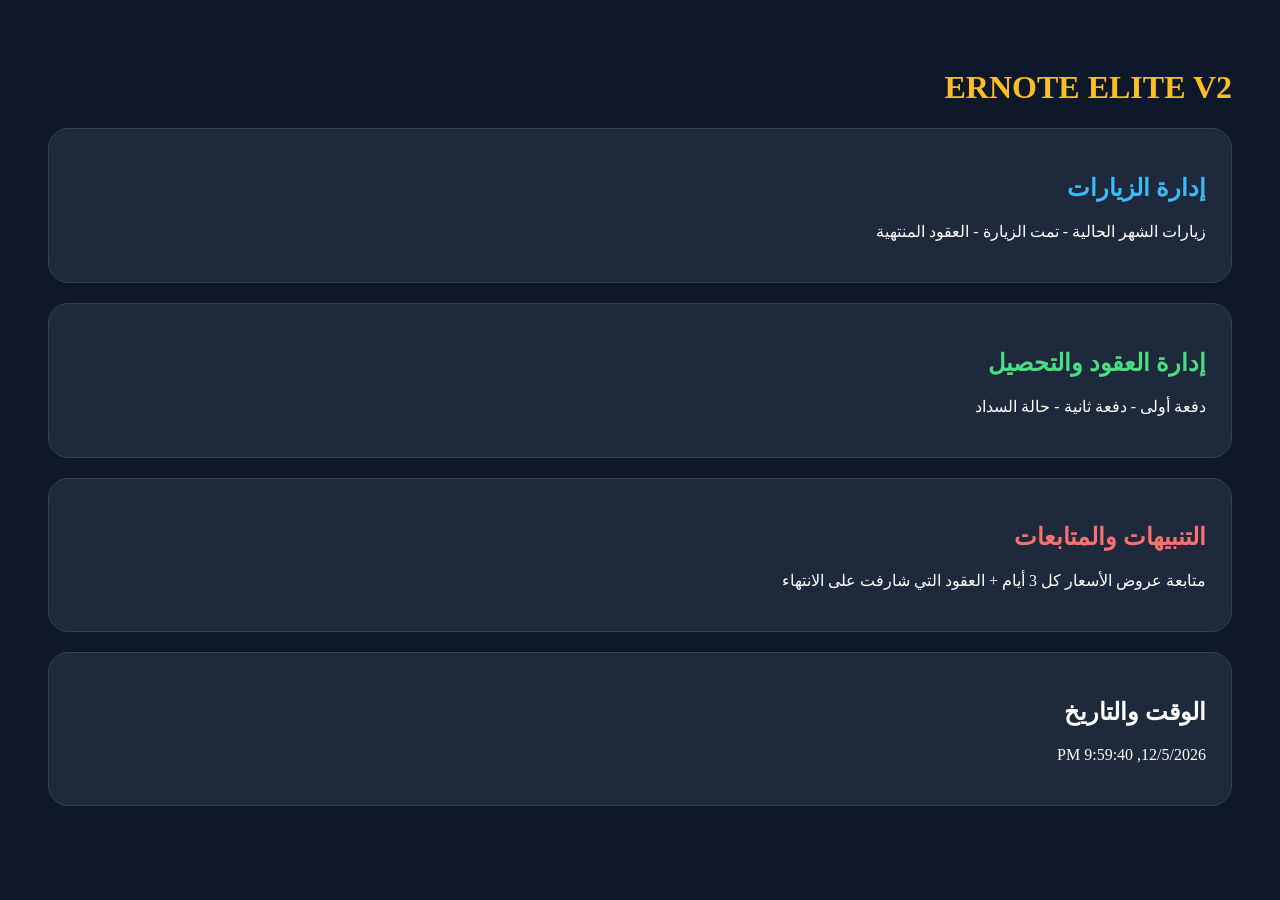
==== index.html @ 348f5927 "Add files via upload" ====
<!DOCTYPE html>
<html lang="ar" dir="rtl">
<head>
<meta charset="UTF-8">
<title>ERNOTE ELITE V2</title>
<style>
body{
font-family:Tahoma;
background:#0f172a;
color:white;
padding:40px;
}
.card{
background:#1e293b;
padding:25px;
border-radius:20px;
margin-bottom:20px;
border:1px solid #334155;
}
.gold{color:#fbbf24}
.blue{color:#38bdf8}
.green{color:#4ade80}
.red{color:#f87171}
</style>
</head>
<body>
<h1 class="gold">ERNOTE ELITE V2</h1>
<div class="card">
<h2 class="blue">إدارة الزيارات</h2>
<p>زيارات الشهر الحالية - تمت الزيارة - العقود المنتهية</p>
</div>

<div class="card">
<h2 class="green">إدارة العقود والتحصيل</h2>
<p>دفعة أولى - دفعة ثانية - حالة السداد</p>
</div>

<div class="card">
<h2 class="red">التنبيهات والمتابعات</h2>
<p>متابعة عروض الأسعار كل 3 أيام + العقود التي شارفت على الانتهاء</p>
</div>

<div class="card">
<h2>الوقت والتاريخ</h2>
<p id="clock"></p>
</div>

<script>
function updateClock(){
const now = new Date();
document.getElementById("clock").innerHTML = now.toLocaleString();
}
setInterval(updateClock,1000);
updateClock();
</script>

</body>
</html>
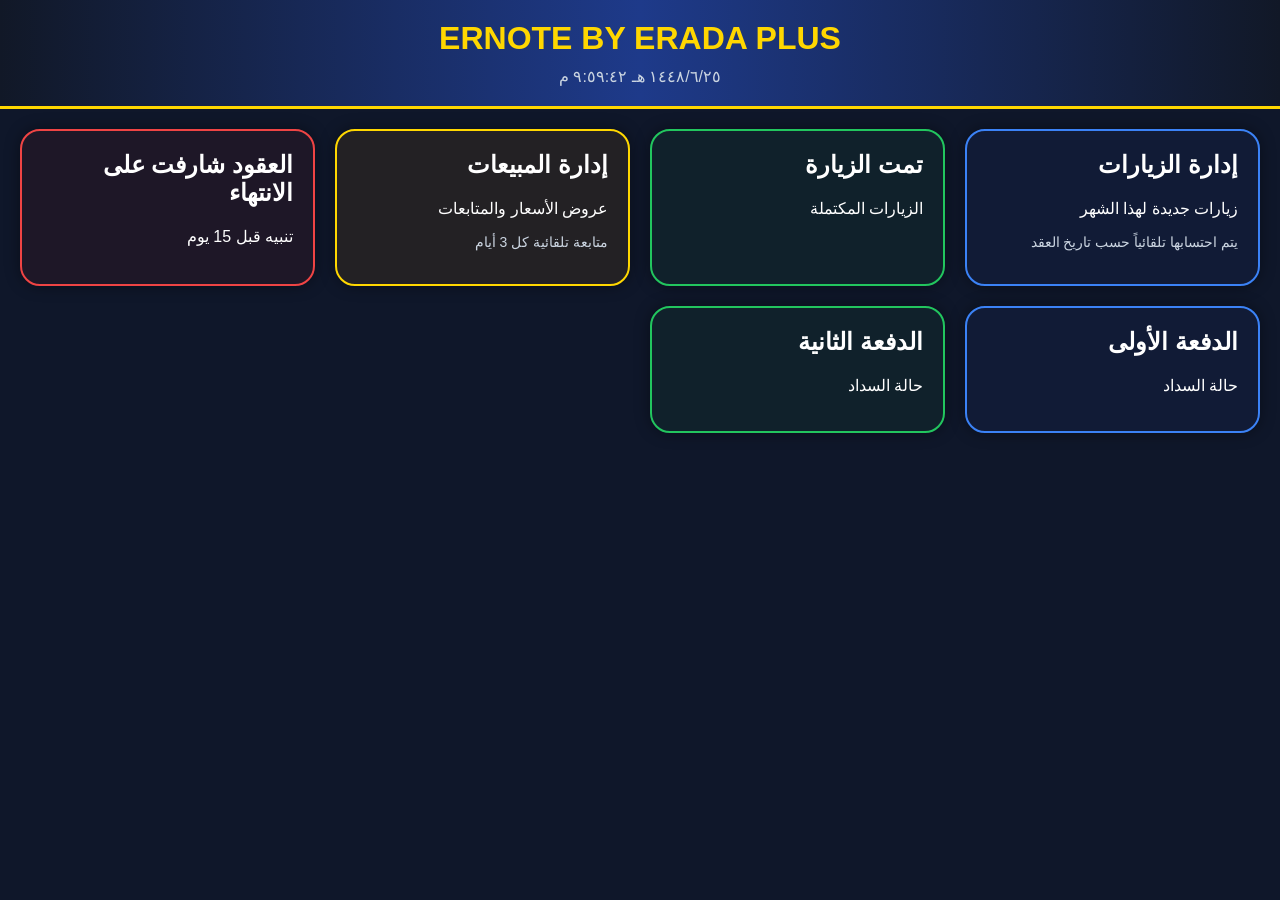
==== commit d9c6938f: "Add files via upload" ====
--- a/index.html
+++ b/index.html
@@ -3,53 +3,131 @@
 <html lang="ar" dir="rtl">
 <head>
 <meta charset="UTF-8">
-<title>ERNOTE ELITE V2</title>
+<meta name="viewport" content="width=device-width, initial-scale=1.0">
+<title>ERNOTE BY ERADA PLUS</title>
+
 <style>
 body{
-font-family:Tahoma;
-background:#0f172a;
-color:white;
-padding:40px;
+    margin:0;
+    font-family: 'Tahoma', sans-serif;
+    background:#0f172a;
+    color:white;
 }
+
+.header{
+    background:linear-gradient(90deg,#111827,#1e3a8a,#111827);
+    padding:20px;
+    text-align:center;
+    border-bottom:3px solid gold;
+}
+
+.header h1{
+    margin:0;
+    color:gold;
+}
+
+.clock{
+    margin-top:10px;
+    color:#cbd5e1;
+}
+
+.container{
+    padding:20px;
+    display:grid;
+    grid-template-columns:repeat(auto-fit,minmax(250px,1fr));
+    gap:20px;
+}
+
 .card{
-background:#1e293b;
-padding:25px;
-border-radius:20px;
-margin-bottom:20px;
-border:1px solid #334155;
+    border-radius:20px;
+    padding:20px;
+    box-shadow:0 0 15px rgba(0,0,0,0.4);
+    transition:0.3s;
 }
-.gold{color:#fbbf24}
-.blue{color:#38bdf8}
-.green{color:#4ade80}
-.red{color:#f87171}
+
+.card:hover{
+    transform:translateY(-5px);
+}
+
+.blue{
+    background:#1e3a8a22;
+    border:2px solid #3b82f6;
+}
+
+.green{
+    background:#16653422;
+    border:2px solid #22c55e;
+}
+
+.gold{
+    background:#a1620722;
+    border:2px solid gold;
+}
+
+.red{
+    background:#7f1d1d22;
+    border:2px solid #ef4444;
+}
+
+.card h2{
+    margin-top:0;
+}
+
+.small{
+    font-size:14px;
+    color:#cbd5e1;
+}
 </style>
 </head>
+
 <body>
-<h1 class="gold">ERNOTE ELITE V2</h1>
-<div class="card">
-<h2 class="blue">إدارة الزيارات</h2>
-<p>زيارات الشهر الحالية - تمت الزيارة - العقود المنتهية</p>
+
+<div class="header">
+    <h1>ERNOTE BY ERADA PLUS</h1>
+    <div class="clock" id="clock"></div>
 </div>
 
-<div class="card">
-<h2 class="green">إدارة العقود والتحصيل</h2>
-<p>دفعة أولى - دفعة ثانية - حالة السداد</p>
-</div>
+<div class="container">
 
-<div class="card">
-<h2 class="red">التنبيهات والمتابعات</h2>
-<p>متابعة عروض الأسعار كل 3 أيام + العقود التي شارفت على الانتهاء</p>
-</div>
+    <div class="card blue">
+        <h2>إدارة الزيارات</h2>
+        <p>زيارات جديدة لهذا الشهر</p>
+        <p class="small">يتم احتسابها تلقائياً حسب تاريخ العقد</p>
+    </div>
 
-<div class="card">
-<h2>الوقت والتاريخ</h2>
-<p id="clock"></p>
+    <div class="card green">
+        <h2>تمت الزيارة</h2>
+        <p>الزيارات المكتملة</p>
+    </div>
+
+    <div class="card gold">
+        <h2>إدارة المبيعات</h2>
+        <p>عروض الأسعار والمتابعات</p>
+        <p class="small">متابعة تلقائية كل 3 أيام</p>
+    </div>
+
+    <div class="card red">
+        <h2>العقود شارفت على الانتهاء</h2>
+        <p>تنبيه قبل 15 يوم</p>
+    </div>
+
+    <div class="card blue">
+        <h2>الدفعة الأولى</h2>
+        <p>حالة السداد</p>
+    </div>
+
+    <div class="card green">
+        <h2>الدفعة الثانية</h2>
+        <p>حالة السداد</p>
+    </div>
+
 </div>
 
 <script>
 function updateClock(){
-const now = new Date();
-document.getElementById("clock").innerHTML = now.toLocaleString();
+    const now = new Date();
+    document.getElementById('clock').innerHTML =
+        now.toLocaleString('ar-SA');
 }
 setInterval(updateClock,1000);
 updateClock();
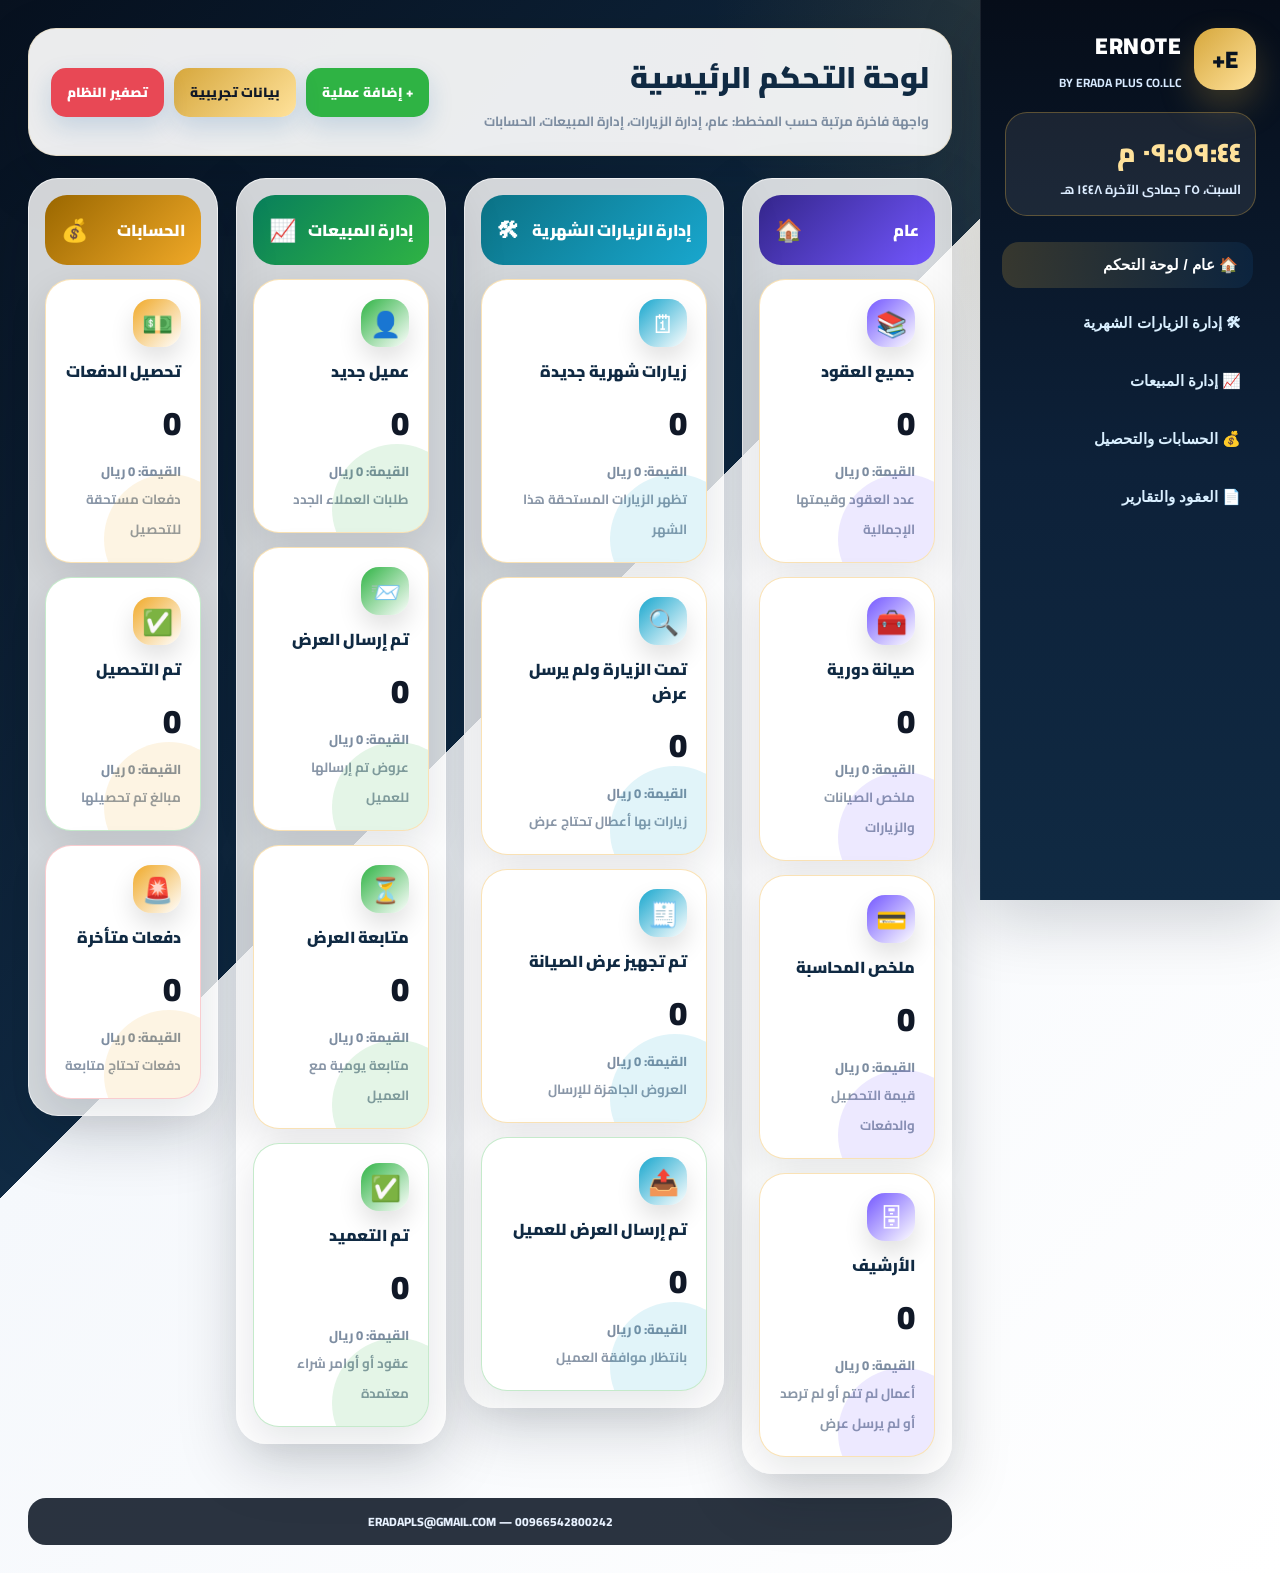
==== commit 0270f472: "Add files via upload" ====
--- a/index.html
+++ b/index.html
@@ -1,137 +1,83 @@
-
-<!DOCTYPE html>
+<!doctype html>
 <html lang="ar" dir="rtl">
 <head>
-<meta charset="UTF-8">
-<meta name="viewport" content="width=device-width, initial-scale=1.0">
-<title>ERNOTE BY ERADA PLUS</title>
-
-<style>
-body{
-    margin:0;
-    font-family: 'Tahoma', sans-serif;
-    background:#0f172a;
-    color:white;
-}
-
-.header{
-    background:linear-gradient(90deg,#111827,#1e3a8a,#111827);
-    padding:20px;
-    text-align:center;
-    border-bottom:3px solid gold;
-}
-
-.header h1{
-    margin:0;
-    color:gold;
-}
-
-.clock{
-    margin-top:10px;
-    color:#cbd5e1;
-}
-
-.container{
-    padding:20px;
-    display:grid;
-    grid-template-columns:repeat(auto-fit,minmax(250px,1fr));
-    gap:20px;
-}
-
-.card{
-    border-radius:20px;
-    padding:20px;
-    box-shadow:0 0 15px rgba(0,0,0,0.4);
-    transition:0.3s;
-}
-
-.card:hover{
-    transform:translateY(-5px);
-}
-
-.blue{
-    background:#1e3a8a22;
-    border:2px solid #3b82f6;
-}
-
-.green{
-    background:#16653422;
-    border:2px solid #22c55e;
-}
-
-.gold{
-    background:#a1620722;
-    border:2px solid gold;
-}
-
-.red{
-    background:#7f1d1d22;
-    border:2px solid #ef4444;
-}
-
-.card h2{
-    margin-top:0;
-}
-
-.small{
-    font-size:14px;
-    color:#cbd5e1;
-}
-</style>
+  <meta charset="UTF-8" />
+  <meta name="viewport" content="width=device-width, initial-scale=1.0" />
+  <title>ERNOTE - ERADA PLUS</title>
+  <link rel="preconnect" href="https://fonts.googleapis.com">
+  <link rel="preconnect" href="https://fonts.gstatic.com" crossorigin>
+  <link href="https://fonts.googleapis.com/css2?family=Cairo:wght@400;600;700;800;900&family=Tajawal:wght@400;500;700;800;900&display=swap" rel="stylesheet">
+  <style>
+    :root{
+      --black:#07111f;--black2:#0c1628;--navy:#102a43;--blue:#145da0;--blue2:#0b7cc3;--gold:#d6a73c;--gold2:#ffe29b;--white:#ffffff;--muted:#7d8da1;
+      --visit:#19a7ce;--sales:#2fb344;--account:#f0a928;--general:#7357ff;--contract:#e84855;--shadow:0 22px 60px rgba(7,17,31,.17);--radius:26px
+    }
+    *{box-sizing:border-box}
+    body{margin:0;font-family:'Cairo','Tajawal',Tahoma,Arial,sans-serif;background:radial-gradient(circle at top right,rgba(214,167,60,.24),transparent 28%),linear-gradient(135deg,#07111f 0%,#102a43 42%,#f5f8fc 42%,#ffffff 100%);color:var(--navy)}
+    .app{display:grid;grid-template-columns:300px 1fr;min-height:100vh}.side{background:linear-gradient(180deg,#060d19,#0d2139 52%,#102a43);color:#fff;padding:24px;position:sticky;top:0;height:100vh;box-shadow:var(--shadow);border-left:1px solid rgba(255,255,255,.08)}
+    .brand{display:flex;gap:13px;align-items:center;margin-bottom:18px}.logo{width:62px;height:62px;border-radius:22px;background:linear-gradient(135deg,var(--gold),var(--gold2));display:grid;place-items:center;color:#081321;font-weight:900;font-size:24px;box-shadow:0 16px 35px rgba(214,167,60,.26)}.brand h1{font-size:23px;margin:0;font-weight:900;letter-spacing:.5px}.brand p{margin:4px 0 0;color:#d8eaff;font-size:12px;font-weight:700}.clockPanel{border:1px solid rgba(214,167,60,.35);background:rgba(255,255,255,.08);border-radius:22px;padding:14px;margin-bottom:20px}.time{font-size:27px;font-weight:900;color:var(--gold2)}.date{font-size:13px;color:#dcecff;font-weight:700}.nav button{width:100%;border:0;border-radius:17px;background:transparent;color:#d9efff;padding:14px 15px;margin:6px 0;text-align:right;font-size:15px;font-weight:800;cursor:pointer;transition:.18s}.nav button.active,.nav button:hover{background:linear-gradient(90deg,rgba(214,167,60,.22),rgba(20,93,160,.16));color:#fff;transform:translateX(-3px)}
+    .main{padding:28px}.top{display:flex;justify-content:space-between;gap:15px;align-items:center;margin-bottom:22px;background:rgba(255,255,255,.92);border:1px solid rgba(214,167,60,.2);border-radius:28px;padding:20px 22px;box-shadow:var(--shadow)}.top h2{margin:0;font-size:30px;font-weight:900}.top small{color:var(--muted);font-weight:700}.actions{display:flex;gap:10px;flex-wrap:wrap}.btn{border:0;border-radius:15px;padding:12px 16px;font-weight:900;cursor:pointer;background:var(--blue);color:#fff;font-family:inherit;box-shadow:0 10px 24px rgba(20,93,160,.18)}.btn.red{background:#e84855}.btn.green{background:#2fb344}.btn.gold{background:linear-gradient(135deg,var(--gold),var(--gold2));color:#101827}.btn.dark{background:#101827}.section{display:none}.section.active{display:block}
+    .board{display:grid;grid-template-columns:1.05fr 1.3fr 1.05fr .95fr;gap:18px;align-items:start}.column{border-radius:30px;padding:16px;background:rgba(255,255,255,.82);box-shadow:var(--shadow);border:1px solid rgba(255,255,255,.65)}.colHead{display:flex;align-items:center;justify-content:space-between;border-radius:22px;color:#fff;padding:14px 16px;margin-bottom:14px;font-weight:900}.colHead span{font-size:22px}.generalHead{background:linear-gradient(135deg,#34268c,var(--general))}.visitHead{background:linear-gradient(135deg,#0b7285,var(--visit))}.salesHead{background:linear-gradient(135deg,#087f5b,var(--sales))}.accountHead{background:linear-gradient(135deg,#9a6700,var(--account))}.contractHead{background:linear-gradient(135deg,#b4232f,var(--contract))}
+    .grid{display:grid;grid-template-columns:repeat(4,minmax(180px,1fr));gap:18px}.stack{display:grid;gap:14px}.card{background:#fff;border:1px solid rgba(16,42,67,.08);border-radius:var(--radius);padding:19px;box-shadow:0 14px 38px rgba(7,17,31,.10);cursor:pointer;transition:.2s;position:relative;overflow:hidden;min-height:152px}.card:hover{transform:translateY(-5px);box-shadow:0 22px 55px rgba(7,17,31,.16)}.card:before{content:"";position:absolute;inset:auto -34px -42px auto;width:130px;height:130px;border-radius:50%;opacity:.13;background:var(--accent)}.card .icon{width:48px;height:48px;border-radius:18px;display:grid;place-items:center;font-size:25px;background:linear-gradient(135deg,var(--accent),rgba(255,255,255,.25));color:#fff;box-shadow:0 12px 25px rgba(0,0,0,.12)}.card h3{margin:12px 0 9px;font-size:16px;font-weight:900;line-height:1.5}.num{font-size:33px;font-weight:900;color:#101827}.value{color:var(--muted);margin-top:5px;font-size:13px;font-weight:800}.card small{color:#8a97a8;font-weight:700}.visitCard{--accent:var(--visit)}.salesCard{--accent:var(--sales)}.accountCard{--accent:var(--account)}.generalCard{--accent:var(--general)}.contractCard{--accent:var(--contract)}.redGlow{border-color:rgba(232,72,85,.28)}.greenGlow{border-color:rgba(47,179,68,.28)}.goldGlow{border-color:rgba(240,169,40,.34)}
+    .tableWrap{background:#fff;border-radius:22px;box-shadow:var(--shadow);overflow:hidden;margin-top:20px}table{width:100%;border-collapse:collapse}th,td{padding:13px;border-bottom:1px solid #edf2f7;text-align:right;font-size:14px}th{background:#f0f7ff;color:#173b5f;font-weight:900}.modal{position:fixed;inset:0;background:rgba(8,25,43,.62);display:none;align-items:center;justify-content:center;padding:18px;z-index:5}.modal.show{display:flex}.box{width:min(1180px,96vw);max-height:88vh;overflow:auto;background:#fff;border-radius:30px;box-shadow:0 30px 80px rgba(0,0,0,.28);padding:22px}.boxHead{display:flex;justify-content:space-between;align-items:center;gap:12px;margin-bottom:15px}.form{display:grid;grid-template-columns:repeat(4,1fr);gap:12px;background:#f8fbff;padding:16px;border-radius:20px;margin-bottom:15px}input,select,textarea{width:100%;border:1px solid #d8e6f3;border-radius:13px;padding:11px;background:#fff;font-family:inherit;font-weight:700}textarea{min-height:42px}.close{background:#eef3f7;color:#102a43}.footer{margin-top:24px;color:#e8f2ff;background:rgba(7,17,31,.85);border-radius:18px;padding:12px;font-size:12px;text-align:center;font-weight:800}
+    @media(max-width:1200px){.board{grid-template-columns:1fr 1fr}.grid{grid-template-columns:1fr 1fr}}@media(max-width:900px){.app{grid-template-columns:1fr}.side{height:auto;position:relative}.board,.grid{grid-template-columns:1fr}.form{grid-template-columns:1fr}.top{display:block}.actions{margin-top:12px}}
+  </style>
 </head>
-
 <body>
-
-<div class="header">
-    <h1>ERNOTE BY ERADA PLUS</h1>
-    <div class="clock" id="clock"></div>
+<div class="app">
+  <aside class="side">
+    <div class="brand"><div class="logo">E+</div><div><h1>ERNOTE</h1><p>BY ERADA PLUS CO.LLC</p></div></div>
+    <div class="clockPanel"><div class="time" id="clock">--:--</div><div class="date" id="today">--</div></div>
+    <div class="nav">
+      <button class="active" onclick="show('home',this)">🏠 عام / لوحة التحكم</button>
+      <button onclick="show('visits',this)">🛠 إدارة الزيارات الشهرية</button>
+      <button onclick="show('sales',this)">📈 إدارة المبيعات</button>
+      <button onclick="show('accounting',this)">💰 الحسابات والتحصيل</button>
+      <button onclick="show('contracts',this)">📄 العقود والتقارير</button>
+    </div>
+  </aside>
+  <main class="main">
+    <div class="top"><div><h2 id="title">لوحة التحكم الرئيسية</h2><small>واجهة فاخرة مرتبة حسب المخطط: عام، إدارة الزيارات، إدارة المبيعات، الحسابات</small></div><div class="actions"><button class="btn green" onclick="openModal(currentModule)">+ إضافة عملية</button><button class="btn gold" onclick="seedData()">بيانات تجريبية</button><button class="btn red" onclick="clearAll()">تصفير النظام</button></div></div>
+    <section id="home" class="section active"><div id="homeGrid" class="board"></div></section>
+    <section id="visits" class="section"><div class="column"><div class="colHead visitHead">إدارة الزيارات الشهرية <span>🛠</span></div><div id="visitsGrid" class="grid"></div></div></section>
+    <section id="sales" class="section"><div class="column"><div class="colHead salesHead">إدارة المبيعات <span>📈</span></div><div id="salesGrid" class="grid"></div></div></section>
+    <section id="accounting" class="section"><div class="column"><div class="colHead accountHead">الحسابات والتحصيل <span>💰</span></div><div id="accountingGrid" class="grid"></div></div></section>
+    <section id="contracts" class="section"><div class="column"><div class="colHead contractHead">العقود والتقارير <span>📄</span></div><div id="contractsGrid" class="grid"></div></div></section>
+    <div class="footer">00966542800242 — ERADAPLS@GMAIL.COM</div>
+  </main>
 </div>
-
-<div class="container">
-
-    <div class="card blue">
-        <h2>إدارة الزيارات</h2>
-        <p>زيارات جديدة لهذا الشهر</p>
-        <p class="small">يتم احتسابها تلقائياً حسب تاريخ العقد</p>
-    </div>
-
-    <div class="card green">
-        <h2>تمت الزيارة</h2>
-        <p>الزيارات المكتملة</p>
-    </div>
-
-    <div class="card gold">
-        <h2>إدارة المبيعات</h2>
-        <p>عروض الأسعار والمتابعات</p>
-        <p class="small">متابعة تلقائية كل 3 أيام</p>
-    </div>
-
-    <div class="card red">
-        <h2>العقود شارفت على الانتهاء</h2>
-        <p>تنبيه قبل 15 يوم</p>
-    </div>
-
-    <div class="card blue">
-        <h2>الدفعة الأولى</h2>
-        <p>حالة السداد</p>
-    </div>
-
-    <div class="card green">
-        <h2>الدفعة الثانية</h2>
-        <p>حالة السداد</p>
-    </div>
-
-</div>
-
+<div class="modal" id="modal"><div class="box"><div class="boxHead"><h2 id="modalTitle">التفاصيل</h2><div><button class="btn gold" onclick="exportCSV()">تصدير Excel CSV</button> <button class="btn close" onclick="closeModal()">إغلاق</button></div></div><div class="form" id="form"></div><div class="tableWrap"><table><thead id="thead"></thead><tbody id="tbody"></tbody></table></div></div></div>
 <script>
-function updateClock(){
-    const now = new Date();
-    document.getElementById('clock').innerHTML =
-        now.toLocaleString('ar-SA');
-}
-setInterval(updateClock,1000);
-updateClock();
+const stages={
+ general:{title:'عام',icon:'🏠',cards:[['ALLC','جميع العقود','عدد العقود وقيمتها الإجمالية','📚'],['MAINT','صيانة دورية','ملخص الصيانات والزيارات','🧰'],['FIN','ملخص المحاسبة','قيمة التحصيل والدفعات','💳'],['ARCHG','الأرشيف','أعمال لم تتم أو لم ترصد أو لم يرسل عرض','🗄']]},
+ visits:{title:'إدارة الزيارات الشهرية',icon:'🛠',cards:[['A','زيارات شهرية جديدة','تظهر الزيارات المستحقة هذا الشهر','🗓'],['B','تمت الزيارة ولم يرسل عرض','زيارات بها أعطال تحتاج عرض','🔍'],['C','تم تجهيز عرض الصيانة','العروض الجاهزة للإرسال','🧾'],['D','تم إرسال العرض للعميل','بانتظار موافقة العميل','📤']]},
+ sales:{title:'إدارة المبيعات',icon:'📈',cards:[['A1','عميل جديد','طلبات العملاء الجدد','👤'],['B1','تم إرسال العرض','عروض تم إرسالها للعميل','📨'],['C1','متابعة العرض','متابعة يومية مع العميل','⏳'],['D1','تم التعميد','عقود أو أوامر شراء معتمدة','✅']]},
+ accounting:{title:'الحسابات والتحصيل',icon:'💰',cards:[['INV','تحصيل الدفعات','دفعات مستحقة للتحصيل','💵'],['PAID','تم التحصيل','مبالغ تم تحصيلها','✅'],['DUE','دفعات متأخرة','دفعات تحتاج متابعة','🚨']]},
+ contracts:{title:'العقود والتقارير',icon:'📄',cards:[['ALL','جميع العقود','عدد العقود وقيمتها','📚'],['REPORT','التقارير الفنية','تقارير PDF وروابط مرفوعة','📎'],['EXP','عقود شارفت على الانتهاء','15 يوم أو أقل','🔴'],['ARCH','الأرشيف','لم يتم أو لم يرصد أو لم يرسل عرض','🗄']]}
+};
+let data=JSON.parse(localStorage.getItem('ernoteData')||'[]'), currentModule='visits', currentStage=null;
+function save(){localStorage.setItem('ernoteData',JSON.stringify(data));render()}
+function show(id,btn){document.querySelectorAll('.section').forEach(s=>s.classList.remove('active'));document.getElementById(id).classList.add('active');document.querySelectorAll('.nav button').forEach(b=>b.classList.remove('active'));btn&&btn.classList.add('active');currentModule=id==='home'?'visits':id;document.getElementById('title').textContent=id==='home'?'لوحة التحكم الرئيسية':stages[id].title;render()}
+function sum(arr){return arr.reduce((a,b)=>a+(+b.amount||0),0).toLocaleString('en-US')}
+function count(module,stage){return data.filter(x=>x.module===module && (stage?x.stage===stage:true))}
+function generalCount(stage){if(stage==='ALLC')return data.filter(x=>x.module==='contracts'||x.stage==='D1'); if(stage==='MAINT')return data.filter(x=>x.module==='visits'); if(stage==='FIN')return data.filter(x=>x.module==='accounting'); if(stage==='ARCHG')return data.filter(x=>x.stage==='ARCH'); return []}
+function card(module,c){let arr=module==='general'?generalCount(c[0]):count(module,c[0]);let cls=(module==='general'?'generalCard':module==='visits'?'visitCard':module==='sales'?'salesCard':module==='accounting'?'accountCard':'contractCard')+' '+(c[0]==='EXP'||c[0]==='DUE'?'redGlow':c[0].includes('D')||c[0]==='PAID'?'greenGlow':'goldGlow');let click=module==='general'?`openGeneral('${c[0]}')`:`openModal('${module}','${c[0]}')`;return `<div class="card ${cls}" onclick="${click}"><div class="icon">${c[3]}</div><h3>${c[1]}</h3><div class="num">${arr.length}</div><div class="value">القيمة: ${sum(arr)} ريال</div><small>${c[2]}</small></div>`}
+function renderGrid(module){document.getElementById(module+'Grid').innerHTML=stages[module].cards.map(c=>card(module,c)).join('')}
+function render(){['visits','sales','accounting','contracts'].forEach(renderGrid);document.getElementById('homeGrid').innerHTML=`<div class="column"><div class="colHead generalHead">عام <span>🏠</span></div><div class="stack">${stages.general.cards.map(c=>card('general',c)).join('')}</div></div><div class="column"><div class="colHead visitHead">إدارة الزيارات الشهرية <span>🛠</span></div><div class="stack">${stages.visits.cards.map(c=>card('visits',c)).join('')}</div></div><div class="column"><div class="colHead salesHead">إدارة المبيعات <span>📈</span></div><div class="stack">${stages.sales.cards.map(c=>card('sales',c)).join('')}</div></div><div class="column"><div class="colHead accountHead">الحسابات <span>💰</span></div><div class="stack">${stages.accounting.cards.map(c=>card('accounting',c)).join('')}</div></div>`}
+function openGeneral(stage){let map={ALLC:['contracts',null],MAINT:['visits',null],FIN:['accounting',null],ARCHG:['contracts','ARCH']};openModal(map[stage][0],map[stage][1])}
+function openModal(module='visits',stage=null){currentModule=module;currentStage=stage;let mod=stages[module];let stageName=stage?(mod.cards.find(c=>c[0]===stage)||[])[1]:'إضافة عامة';document.getElementById('modalTitle').textContent=mod.title+' - '+stageName;document.getElementById('modal').classList.add('show');buildForm();buildTable()}
+function closeModal(){document.getElementById('modal').classList.remove('show')}
+function buildForm(){let mod=stages[currentModule];let options=mod.cards.map(c=>`<option value="${c[0]}" ${currentStage===c[0]?'selected':''}>${c[1]}</option>`).join('');document.getElementById('form').innerHTML=`<input id="client" placeholder="اسم العميل"><input id="phone" placeholder="رقم الجوال"><input id="location" placeholder="الموقع"><input id="engineer" placeholder="المسؤول"><input id="amount" type="number" placeholder="القيمة"><select id="stage">${options}</select><textarea id="note" placeholder="ملاحظات / رابط تقرير PDF"></textarea><button class="btn green" onclick="addItem()">حفظ العملية</button>`}
+function addItem(){let item={id:Date.now(),module:currentModule,stage:document.getElementById('stage').value,client:val('client'),phone:val('phone'),location:val('location'),engineer:val('engineer'),amount:val('amount'),note:val('note'),date:new Date().toLocaleDateString('ar-SA')};data.push(item);save();buildTable();buildForm()}
+function val(id){return document.getElementById(id).value.trim()}
+function buildTable(){let mod=stages[currentModule];let rows=data.filter(x=>x.module===currentModule && (!currentStage||x.stage===currentStage));document.getElementById('thead').innerHTML='<tr><th>#</th><th>العميل</th><th>الجوال</th><th>الموقع</th><th>المسؤول</th><th>القيمة</th><th>الحالة</th><th>ملاحظات</th><th>إجراء</th></tr>';document.getElementById('tbody').innerHTML=rows.map((x,i)=>`<tr><td>${i+1}</td><td>${x.client||'-'}</td><td>${x.phone||'-'}</td><td>${x.location||'-'}</td><td>${x.engineer||'-'}</td><td>${(+x.amount||0).toLocaleString('en-US')}</td><td><select onchange="move(${x.id},this.value)">${mod.cards.map(c=>`<option value="${c[0]}" ${x.stage===c[0]?'selected':''}>${c[1]}</option>`).join('')}</select></td><td>${x.note||'-'}</td><td><button class="btn red" onclick="del(${x.id})">حذف</button></td></tr>`).join('')||'<tr><td colspan="9">لا توجد بيانات</td></tr>'}
+function move(id,stage){let x=data.find(i=>i.id===id); if(x){x.stage=stage; save(); buildTable()}}
+function del(id){if(confirm('حذف السجل؟')){data=data.filter(x=>x.id!==id);save();buildTable()}}
+function exportCSV(){let rows=data.filter(x=>x.module===currentModule && (!currentStage||x.stage===currentStage));let csv='client,phone,location,engineer,amount,stage,note,date\n'+rows.map(x=>[x.client,x.phone,x.location,x.engineer,x.amount,x.stage,x.note,x.date].map(v=>'"'+String(v||'').replaceAll('"','""')+'"').join(',')).join('\n');let a=document.createElement('a');a.href=URL.createObjectURL(new Blob([csv],{type:'text/csv;charset=utf-8'}));a.download='ernote-export.csv';a.click()}
+function seedData(){data=[{id:1,module:'visits',stage:'A',client:'فندق فيو',phone:'0500000000',location:'المدينة',engineer:'أحمد',amount:240,note:'زيارة شهرية مستحقة',date:'اليوم'},{id:2,module:'visits',stage:'B',client:'برج السلام',phone:'0551111111',location:'قباء',engineer:'محمد',amount:0,note:'مضخة تحتاج صيانة',date:'اليوم'},{id:3,module:'sales',stage:'A1',client:'مجمع تجاري',phone:'0562222222',location:'العزيزية',engineer:'المبيعات',amount:5000,note:'عميل جديد',date:'اليوم'},{id:4,module:'sales',stage:'D1',client:'مصنع المدينة',phone:'0573333333',location:'الصناعية',engineer:'عثمان',amount:18000,note:'تم التعميد',date:'اليوم'},{id:5,module:'accounting',stage:'INV',client:'مصنع المدينة',phone:'0573333333',location:'الصناعية',engineer:'المحاسب',amount:9000,note:'الدفعة الأولى',date:'اليوم'},{id:6,module:'contracts',stage:'EXP',client:'فندق قديم',phone:'0584444444',location:'المركزية',engineer:'خالد',amount:12000,note:'باقي 12 يوم',date:'اليوم'}];save()}
+function clearAll(){if(confirm('سيتم حذف كل البيانات')){data=[];save()}}
+function updateClock(){let now=new Date();document.getElementById('clock').textContent=now.toLocaleTimeString('ar-SA',{hour:'2-digit',minute:'2-digit',second:'2-digit'});document.getElementById('today').textContent=now.toLocaleDateString('ar-SA',{weekday:'long',year:'numeric',month:'long',day:'numeric'})}
+setInterval(updateClock,1000);updateClock();render();
 </script>
-
 </body>
 </html>
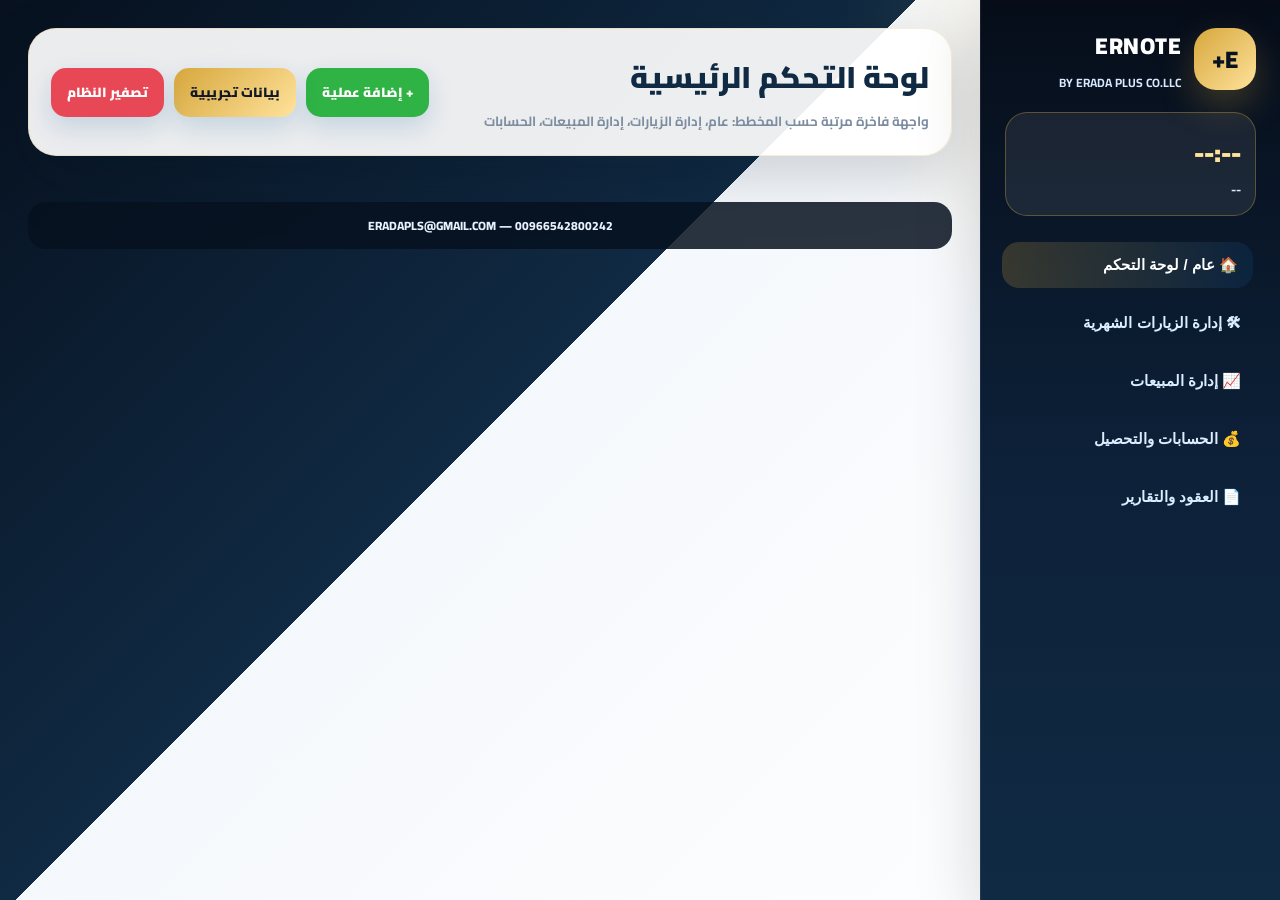
==== commit 41b6eb3a: "Add files via upload" ====
--- a/index.html
+++ b/index.html
@@ -21,6 +21,20 @@
     .grid{display:grid;grid-template-columns:repeat(4,minmax(180px,1fr));gap:18px}.stack{display:grid;gap:14px}.card{background:#fff;border:1px solid rgba(16,42,67,.08);border-radius:var(--radius);padding:19px;box-shadow:0 14px 38px rgba(7,17,31,.10);cursor:pointer;transition:.2s;position:relative;overflow:hidden;min-height:152px}.card:hover{transform:translateY(-5px);box-shadow:0 22px 55px rgba(7,17,31,.16)}.card:before{content:"";position:absolute;inset:auto -34px -42px auto;width:130px;height:130px;border-radius:50%;opacity:.13;background:var(--accent)}.card .icon{width:48px;height:48px;border-radius:18px;display:grid;place-items:center;font-size:25px;background:linear-gradient(135deg,var(--accent),rgba(255,255,255,.25));color:#fff;box-shadow:0 12px 25px rgba(0,0,0,.12)}.card h3{margin:12px 0 9px;font-size:16px;font-weight:900;line-height:1.5}.num{font-size:33px;font-weight:900;color:#101827}.value{color:var(--muted);margin-top:5px;font-size:13px;font-weight:800}.card small{color:#8a97a8;font-weight:700}.visitCard{--accent:var(--visit)}.salesCard{--accent:var(--sales)}.accountCard{--accent:var(--account)}.generalCard{--accent:var(--general)}.contractCard{--accent:var(--contract)}.redGlow{border-color:rgba(232,72,85,.28)}.greenGlow{border-color:rgba(47,179,68,.28)}.goldGlow{border-color:rgba(240,169,40,.34)}
     .tableWrap{background:#fff;border-radius:22px;box-shadow:var(--shadow);overflow:hidden;margin-top:20px}table{width:100%;border-collapse:collapse}th,td{padding:13px;border-bottom:1px solid #edf2f7;text-align:right;font-size:14px}th{background:#f0f7ff;color:#173b5f;font-weight:900}.modal{position:fixed;inset:0;background:rgba(8,25,43,.62);display:none;align-items:center;justify-content:center;padding:18px;z-index:5}.modal.show{display:flex}.box{width:min(1180px,96vw);max-height:88vh;overflow:auto;background:#fff;border-radius:30px;box-shadow:0 30px 80px rgba(0,0,0,.28);padding:22px}.boxHead{display:flex;justify-content:space-between;align-items:center;gap:12px;margin-bottom:15px}.form{display:grid;grid-template-columns:repeat(4,1fr);gap:12px;background:#f8fbff;padding:16px;border-radius:20px;margin-bottom:15px}input,select,textarea{width:100%;border:1px solid #d8e6f3;border-radius:13px;padding:11px;background:#fff;font-family:inherit;font-weight:700}textarea{min-height:42px}.close{background:#eef3f7;color:#102a43}.footer{margin-top:24px;color:#e8f2ff;background:rgba(7,17,31,.85);border-radius:18px;padding:12px;font-size:12px;text-align:center;font-weight:800}
     @media(max-width:1200px){.board{grid-template-columns:1fr 1fr}.grid{grid-template-columns:1fr 1fr}}@media(max-width:900px){.app{grid-template-columns:1fr}.side{height:auto;position:relative}.board,.grid{grid-template-columns:1fr}.form{grid-template-columns:1fr}.top{display:block}.actions{margin-top:12px}}
+
+    /* ERNOTE fixed design enhancements - logic only, same UI identity */
+    .column.generalCol{background:linear-gradient(180deg,rgba(115,87,255,.13),rgba(255,255,255,.86))}
+    .column.visitCol{background:linear-gradient(180deg,rgba(25,167,206,.14),rgba(255,255,255,.86))}
+    .column.salesCol{background:linear-gradient(180deg,rgba(47,179,68,.13),rgba(255,255,255,.86))}
+    .column.accountCol{background:linear-gradient(180deg,rgba(240,169,40,.15),rgba(255,255,255,.86))}
+    .column.contractCol{background:linear-gradient(180deg,rgba(232,72,85,.12),rgba(255,255,255,.86))}
+    .generalCompact .card{min-height:128px;padding:15px}
+    .generalCompact .card .icon{width:40px;height:40px;border-radius:15px;font-size:21px}
+    .generalCompact .num{font-size:29px}
+    .visitCard .value{display:none}
+    .badge{display:inline-block;padding:6px 9px;border-radius:999px;background:#eef6ff;color:#173b5f;font-weight:900;font-size:12px}
+    .miniText{font-size:12px;color:#7d8da1;font-weight:800;line-height:1.7}
+
   </style>
 </head>
 <body>
@@ -47,34 +61,77 @@
   </main>
 </div>
 <div class="modal" id="modal"><div class="box"><div class="boxHead"><h2 id="modalTitle">التفاصيل</h2><div><button class="btn gold" onclick="exportCSV()">تصدير Excel CSV</button> <button class="btn close" onclick="closeModal()">إغلاق</button></div></div><div class="form" id="form"></div><div class="tableWrap"><table><thead id="thead"></thead><tbody id="tbody"></tbody></table></div></div></div>
+
 <script>
 const stages={
  general:{title:'عام',icon:'🏠',cards:[['ALLC','جميع العقود','عدد العقود وقيمتها الإجمالية','📚'],['MAINT','صيانة دورية','ملخص الصيانات والزيارات','🧰'],['FIN','ملخص المحاسبة','قيمة التحصيل والدفعات','💳'],['ARCHG','الأرشيف','أعمال لم تتم أو لم ترصد أو لم يرسل عرض','🗄']]},
- visits:{title:'إدارة الزيارات الشهرية',icon:'🛠',cards:[['A','زيارات شهرية جديدة','تظهر الزيارات المستحقة هذا الشهر','🗓'],['B','تمت الزيارة ولم يرسل عرض','زيارات بها أعطال تحتاج عرض','🔍'],['C','تم تجهيز عرض الصيانة','العروض الجاهزة للإرسال','🧾'],['D','تم إرسال العرض للعميل','بانتظار موافقة العميل','📤']]},
- sales:{title:'إدارة المبيعات',icon:'📈',cards:[['A1','عميل جديد','طلبات العملاء الجدد','👤'],['B1','تم إرسال العرض','عروض تم إرسالها للعميل','📨'],['C1','متابعة العرض','متابعة يومية مع العميل','⏳'],['D1','تم التعميد','عقود أو أوامر شراء معتمدة','✅']]},
+ visits:{title:'إدارة الزيارات الشهرية',icon:'🛠',cards:[['A','زيارات شهرية جديدة','تظهر الزيارات المستحقة هذا الشهر','🗓'],['DONE','تمت الزيارة','الزيارات التي تم تنفيذها','✅'],['C','تم تجهيز عرض الصيانة','العروض الجاهزة للإرسال','🧾'],['D','تم إرسال العرض للعميل','بانتظار موافقة العميل','📤']]},
+ sales:{title:'إدارة المبيعات',icon:'📈',cards:[['A1','عميل جديد','طلبات العملاء الجدد','👤'],['B1','تم إرسال العرض','عروض تم إرسالها للعميل','📨'],['C1','متابعة العرض','تظهر تلقائياً بعد 3 أيام','⏳'],['D1','تم التعميد','عقود أو أوامر شراء معتمدة','✅']]},
  accounting:{title:'الحسابات والتحصيل',icon:'💰',cards:[['INV','تحصيل الدفعات','دفعات مستحقة للتحصيل','💵'],['PAID','تم التحصيل','مبالغ تم تحصيلها','✅'],['DUE','دفعات متأخرة','دفعات تحتاج متابعة','🚨']]},
  contracts:{title:'العقود والتقارير',icon:'📄',cards:[['ALL','جميع العقود','عدد العقود وقيمتها','📚'],['REPORT','التقارير الفنية','تقارير PDF وروابط مرفوعة','📎'],['EXP','عقود شارفت على الانتهاء','15 يوم أو أقل','🔴'],['ARCH','الأرشيف','لم يتم أو لم يرصد أو لم يرسل عرض','🗄']]}
 };
 let data=JSON.parse(localStorage.getItem('ernoteData')||'[]'), currentModule='visits', currentStage=null;
+const today0=()=>{let d=new Date();d.setHours(0,0,0,0);return d}
+const parseD=s=>{if(!s)return null;let d=new Date(s);return isNaN(d)?null:d}
+const fmt=d=>d?new Date(d).toISOString().slice(0,10):''
 function save(){localStorage.setItem('ernoteData',JSON.stringify(data));render()}
+function autoUpdate(){
+  const now=today0(), y=now.getFullYear(), m=now.getMonth();
+  data.filter(x=>x.module==='sales' && x.stage==='B1').forEach(x=>{let sd=parseD(x.quoteDate||x.dateISO); if(sd && Math.floor((now-sd)/86400000)>=3) x.stage='C1'});
+  data.filter(x=>x.module==='visits' && x.stage==='D').forEach(x=>{let sd=parseD(x.quoteDate||x.dateISO); if(sd && Math.floor((now-sd)/86400000)>=3){ x.followDue=true }});
+  data.filter(x=>x.module==='contracts').forEach(c=>{
+    let start=parseD(c.startDate), end=parseD(c.endDate); if(!start||!end) return;
+    let step=c.visitType==='quarterly'?3:1;
+    for(let d=new Date(start); d<=end; d.setMonth(d.getMonth()+step)){
+      if(d.getFullYear()===y && d.getMonth()===m){
+        let key=c.id+'-'+fmt(d);
+        if(!data.some(v=>v.module==='visits' && v.visitKey===key)){
+          data.push({id:Date.now()+Math.random(),module:'visits',stage:'A',client:c.client,phone:c.phone,location:c.location,engineer:c.engineer,amount:0,note:'زيارة مستحقة تلقائياً من العقد',date:new Date().toLocaleDateString('ar-SA'),dateISO:fmt(now),dueDate:fmt(d),contractId:c.id,visitKey:key});
+        }
+      }
+    }
+  });
+  localStorage.setItem('ernoteData',JSON.stringify(data));
+}
 function show(id,btn){document.querySelectorAll('.section').forEach(s=>s.classList.remove('active'));document.getElementById(id).classList.add('active');document.querySelectorAll('.nav button').forEach(b=>b.classList.remove('active'));btn&&btn.classList.add('active');currentModule=id==='home'?'visits':id;document.getElementById('title').textContent=id==='home'?'لوحة التحكم الرئيسية':stages[id].title;render()}
-function sum(arr){return arr.reduce((a,b)=>a+(+b.amount||0),0).toLocaleString('en-US')}
-function count(module,stage){return data.filter(x=>x.module===module && (stage?x.stage===stage:true))}
-function generalCount(stage){if(stage==='ALLC')return data.filter(x=>x.module==='contracts'||x.stage==='D1'); if(stage==='MAINT')return data.filter(x=>x.module==='visits'); if(stage==='FIN')return data.filter(x=>x.module==='accounting'); if(stage==='ARCHG')return data.filter(x=>x.stage==='ARCH'); return []}
-function card(module,c){let arr=module==='general'?generalCount(c[0]):count(module,c[0]);let cls=(module==='general'?'generalCard':module==='visits'?'visitCard':module==='sales'?'salesCard':module==='accounting'?'accountCard':'contractCard')+' '+(c[0]==='EXP'||c[0]==='DUE'?'redGlow':c[0].includes('D')||c[0]==='PAID'?'greenGlow':'goldGlow');let click=module==='general'?`openGeneral('${c[0]}')`:`openModal('${module}','${c[0]}')`;return `<div class="card ${cls}" onclick="${click}"><div class="icon">${c[3]}</div><h3>${c[1]}</h3><div class="num">${arr.length}</div><div class="value">القيمة: ${sum(arr)} ريال</div><small>${c[2]}</small></div>`}
+function paidAmount(x){let n=0;if(x.pay1Status==='paid')n+=(+x.pay1||0);if(x.pay2Status==='paid')n+=(+x.pay2||0);return n}
+function itemValue(x,module){if(module==='accounting'&&x._paidAmount)return x._paidAmount; return +x.amount||0}
+function sum(arr,module){return arr.reduce((a,b)=>a+itemValue(b,module),0).toLocaleString('en-US')}
+function expiringContracts(){const n=today0();return data.filter(x=>x.module==='contracts'&&parseD(x.endDate)).filter(x=>{let diff=Math.ceil((parseD(x.endDate)-n)/86400000);return diff>=0&&diff<=15})}
+function accountingVirtual(stage){
+  let contracts=data.filter(x=>x.module==='contracts');
+  if(stage==='PAID')return contracts.map(x=>({...x,_paidAmount:paidAmount(x)})).filter(x=>x._paidAmount>0);
+  if(stage==='INV')return contracts.filter(x=>(+x.pay1||0)&&x.pay1Status!=='paid' || (+x.pay2||0)&&x.pay2Status!=='paid');
+  if(stage==='DUE')return data.filter(x=>x.module==='accounting'&&x.stage==='DUE');
+  return data.filter(x=>x.module==='accounting');
+}
+function count(module,stage){
+  if(module==='contracts'&&stage==='EXP')return expiringContracts();
+  if(module==='accounting')return accountingVirtual(stage);
+  return data.filter(x=>x.module===module && (stage?x.stage===stage:true));
+}
+function generalCount(stage){if(stage==='ALLC')return data.filter(x=>x.module==='contracts'||x.stage==='D1'); if(stage==='MAINT')return data.filter(x=>x.module==='visits'); if(stage==='FIN')return accountingVirtual('PAID'); if(stage==='ARCHG')return data.filter(x=>x.stage==='ARCH'); return []}
+function card(module,c){let arr=module==='general'?generalCount(c[0]):count(module,c[0]);let cls=(module==='general'?'generalCard':module==='visits'?'visitCard':module==='sales'?'salesCard':module==='accounting'?'accountCard':'contractCard')+' '+(c[0]==='EXP'||c[0]==='DUE'?'redGlow':c[0].includes('D')||c[0]==='PAID'||c[0]==='DONE'?'greenGlow':'goldGlow');let click=module==='general'?`openGeneral('${c[0]}')`:`openModal('${module}','${c[0]}')`;let val=module==='visits'?'':`<div class="value">القيمة: ${sum(arr,module)} ريال</div>`;return `<div class="card ${cls}" onclick="${click}"><div class="icon">${c[3]}</div><h3>${c[1]}</h3><div class="num">${arr.length}</div>${val}<small>${c[2]}</small></div>`}
 function renderGrid(module){document.getElementById(module+'Grid').innerHTML=stages[module].cards.map(c=>card(module,c)).join('')}
-function render(){['visits','sales','accounting','contracts'].forEach(renderGrid);document.getElementById('homeGrid').innerHTML=`<div class="column"><div class="colHead generalHead">عام <span>🏠</span></div><div class="stack">${stages.general.cards.map(c=>card('general',c)).join('')}</div></div><div class="column"><div class="colHead visitHead">إدارة الزيارات الشهرية <span>🛠</span></div><div class="stack">${stages.visits.cards.map(c=>card('visits',c)).join('')}</div></div><div class="column"><div class="colHead salesHead">إدارة المبيعات <span>📈</span></div><div class="stack">${stages.sales.cards.map(c=>card('sales',c)).join('')}</div></div><div class="column"><div class="colHead accountHead">الحسابات <span>💰</span></div><div class="stack">${stages.accounting.cards.map(c=>card('accounting',c)).join('')}</div></div>`}
-function openGeneral(stage){let map={ALLC:['contracts',null],MAINT:['visits',null],FIN:['accounting',null],ARCHG:['contracts','ARCH']};openModal(map[stage][0],map[stage][1])}
+function render(){autoUpdate();['visits','sales','accounting','contracts'].forEach(renderGrid);document.getElementById('homeGrid').innerHTML=`<div class="column generalCol"><div class="colHead generalHead">عام <span>🏠</span></div><div class="stack generalCompact">${stages.general.cards.map(c=>card('general',c)).join('')}</div></div><div class="column visitCol"><div class="colHead visitHead">إدارة الزيارات الشهرية <span>🛠</span></div><div class="stack">${stages.visits.cards.map(c=>card('visits',c)).join('')}</div></div><div class="column salesCol"><div class="colHead salesHead">إدارة المبيعات <span>📈</span></div><div class="stack">${stages.sales.cards.map(c=>card('sales',c)).join('')}</div></div><div class="column accountCol"><div class="colHead accountHead">الحسابات <span>💰</span></div><div class="stack">${stages.accounting.cards.map(c=>card('accounting',c)).join('')}</div></div>`}
+function openGeneral(stage){let map={ALLC:['contracts',null],MAINT:['visits',null],FIN:['accounting','PAID'],ARCHG:['contracts','ARCH']};openModal(map[stage][0],map[stage][1])}
 function openModal(module='visits',stage=null){currentModule=module;currentStage=stage;let mod=stages[module];let stageName=stage?(mod.cards.find(c=>c[0]===stage)||[])[1]:'إضافة عامة';document.getElementById('modalTitle').textContent=mod.title+' - '+stageName;document.getElementById('modal').classList.add('show');buildForm();buildTable()}
 function closeModal(){document.getElementById('modal').classList.remove('show')}
-function buildForm(){let mod=stages[currentModule];let options=mod.cards.map(c=>`<option value="${c[0]}" ${currentStage===c[0]?'selected':''}>${c[1]}</option>`).join('');document.getElementById('form').innerHTML=`<input id="client" placeholder="اسم العميل"><input id="phone" placeholder="رقم الجوال"><input id="location" placeholder="الموقع"><input id="engineer" placeholder="المسؤول"><input id="amount" type="number" placeholder="القيمة"><select id="stage">${options}</select><textarea id="note" placeholder="ملاحظات / رابط تقرير PDF"></textarea><button class="btn green" onclick="addItem()">حفظ العملية</button>`}
-function addItem(){let item={id:Date.now(),module:currentModule,stage:document.getElementById('stage').value,client:val('client'),phone:val('phone'),location:val('location'),engineer:val('engineer'),amount:val('amount'),note:val('note'),date:new Date().toLocaleDateString('ar-SA')};data.push(item);save();buildTable();buildForm()}
-function val(id){return document.getElementById(id).value.trim()}
-function buildTable(){let mod=stages[currentModule];let rows=data.filter(x=>x.module===currentModule && (!currentStage||x.stage===currentStage));document.getElementById('thead').innerHTML='<tr><th>#</th><th>العميل</th><th>الجوال</th><th>الموقع</th><th>المسؤول</th><th>القيمة</th><th>الحالة</th><th>ملاحظات</th><th>إجراء</th></tr>';document.getElementById('tbody').innerHTML=rows.map((x,i)=>`<tr><td>${i+1}</td><td>${x.client||'-'}</td><td>${x.phone||'-'}</td><td>${x.location||'-'}</td><td>${x.engineer||'-'}</td><td>${(+x.amount||0).toLocaleString('en-US')}</td><td><select onchange="move(${x.id},this.value)">${mod.cards.map(c=>`<option value="${c[0]}" ${x.stage===c[0]?'selected':''}>${c[1]}</option>`).join('')}</select></td><td>${x.note||'-'}</td><td><button class="btn red" onclick="del(${x.id})">حذف</button></td></tr>`).join('')||'<tr><td colspan="9">لا توجد بيانات</td></tr>'}
-function move(id,stage){let x=data.find(i=>i.id===id); if(x){x.stage=stage; save(); buildTable()}}
-function del(id){if(confirm('حذف السجل؟')){data=data.filter(x=>x.id!==id);save();buildTable()}}
-function exportCSV(){let rows=data.filter(x=>x.module===currentModule && (!currentStage||x.stage===currentStage));let csv='client,phone,location,engineer,amount,stage,note,date\n'+rows.map(x=>[x.client,x.phone,x.location,x.engineer,x.amount,x.stage,x.note,x.date].map(v=>'"'+String(v||'').replaceAll('"','""')+'"').join(',')).join('\n');let a=document.createElement('a');a.href=URL.createObjectURL(new Blob([csv],{type:'text/csv;charset=utf-8'}));a.download='ernote-export.csv';a.click()}
-function seedData(){data=[{id:1,module:'visits',stage:'A',client:'فندق فيو',phone:'0500000000',location:'المدينة',engineer:'أحمد',amount:240,note:'زيارة شهرية مستحقة',date:'اليوم'},{id:2,module:'visits',stage:'B',client:'برج السلام',phone:'0551111111',location:'قباء',engineer:'محمد',amount:0,note:'مضخة تحتاج صيانة',date:'اليوم'},{id:3,module:'sales',stage:'A1',client:'مجمع تجاري',phone:'0562222222',location:'العزيزية',engineer:'المبيعات',amount:5000,note:'عميل جديد',date:'اليوم'},{id:4,module:'sales',stage:'D1',client:'مصنع المدينة',phone:'0573333333',location:'الصناعية',engineer:'عثمان',amount:18000,note:'تم التعميد',date:'اليوم'},{id:5,module:'accounting',stage:'INV',client:'مصنع المدينة',phone:'0573333333',location:'الصناعية',engineer:'المحاسب',amount:9000,note:'الدفعة الأولى',date:'اليوم'},{id:6,module:'contracts',stage:'EXP',client:'فندق قديم',phone:'0584444444',location:'المركزية',engineer:'خالد',amount:12000,note:'باقي 12 يوم',date:'اليوم'}];save()}
+function baseFields(options){return `<input id="client" placeholder="اسم العميل"><input id="phone" placeholder="رقم الجوال"><input id="location" placeholder="الموقع"><input id="engineer" placeholder="المسؤول"><input id="amount" type="number" placeholder="قيمة العقد / العرض"><select id="stage">${options}</select>`}
+function buildForm(){let mod=stages[currentModule];let options=mod.cards.map(c=>`<option value="${c[0]}" ${currentStage===c[0]?'selected':''}>${c[1]}</option>`).join('');let extra='';
+ if(currentModule==='contracts')extra=`<input id="startDate" type="date" title="تاريخ بداية العقد"><input id="endDate" type="date" title="تاريخ نهاية العقد"><select id="visitType"><option value="monthly">زيارات شهرية</option><option value="quarterly">زيارات ربع سنوية</option></select><input id="pay1" type="number" placeholder="الدفعة الأولى"><select id="pay1Status"><option value="unpaid">الأولى غير مسددة</option><option value="paid">الأولى تم السداد</option></select><input id="pay2" type="number" placeholder="الدفعة الثانية"><select id="pay2Status"><option value="unpaid">الثانية غير مسددة</option><option value="paid">الثانية تم السداد</option></select>`;
+ if(currentModule==='sales'||currentModule==='visits')extra+=`<input id="quoteDate" type="date" title="تاريخ إرسال العرض / المتابعة">`;
+ document.getElementById('form').innerHTML=baseFields(options)+extra+`<textarea id="note" placeholder="ملاحظات / رابط تقرير PDF"></textarea><button class="btn green" onclick="addItem()">حفظ العملية</button>`}
+function addItem(){let item={id:Date.now(),module:currentModule,stage:document.getElementById('stage').value,client:val('client'),phone:val('phone'),location:val('location'),engineer:val('engineer'),amount:val('amount'),note:val('note'),date:new Date().toLocaleDateString('ar-SA'),dateISO:fmt(today0())};['startDate','endDate','visitType','pay1','pay1Status','pay2','pay2Status','quoteDate'].forEach(k=>{let e=document.getElementById(k); if(e)item[k]=e.value});data.push(item);save();buildTable();buildForm()}
+function val(id){return document.getElementById(id)?.value.trim()||''}
+function rowsForTable(){if(currentModule==='contracts'&&currentStage==='EXP')return expiringContracts(); if(currentModule==='accounting')return accountingVirtual(currentStage); return data.filter(x=>x.module===currentModule && (!currentStage||x.stage===currentStage))}
+function buildTable(){let mod=stages[currentModule];let rows=rowsForTable();let extraHead=currentModule==='contracts'?'<th>البداية</th><th>النهاية</th><th>الزيارات</th><th>د1</th><th>د2</th><th>المحصل</th>':(currentModule==='visits'?'<th>تاريخ الزيارة</th>':'<th>تاريخ العرض</th>');document.getElementById('thead').innerHTML='<tr><th>#</th><th>العميل</th><th>الجوال</th><th>الموقع</th><th>المسؤول</th><th>القيمة</th>'+extraHead+'<th>الحالة</th><th>ملاحظات</th><th>إجراء</th></tr>';document.getElementById('tbody').innerHTML=rows.map((x,i)=>{let extra=currentModule==='contracts'?`<td>${x.startDate||'-'}</td><td>${x.endDate||'-'}</td><td>${x.visitType==='quarterly'?'ربع سنوي':'سنوي/شهري'}</td><td><span class="badge">${x.pay1Status==='paid'?'تم':'غير'} ${(+x.pay1||0).toLocaleString('en-US')}</span></td><td><span class="badge">${x.pay2Status==='paid'?'تم':'غير'} ${(+x.pay2||0).toLocaleString('en-US')}</span></td><td>${paidAmount(x).toLocaleString('en-US')}</td>`:(currentModule==='visits'?`<td>${x.dueDate||x.dateISO||'-'}</td>`:`<td>${x.quoteDate||x.dateISO||'-'}</td>`);return `<tr><td>${i+1}</td><td>${x.client||'-'}</td><td>${x.phone||'-'}</td><td>${x.location||'-'}</td><td>${x.engineer||'-'}</td><td>${(+x.amount||0).toLocaleString('en-US')}</td>${extra}<td><select onchange="move(${x.id},this.value)">${mod.cards.map(c=>`<option value="${c[0]}" ${x.stage===c[0]?'selected':''}>${c[1]}</option>`).join('')}</select></td><td>${x.note||'-'}</td><td><button class="btn red" onclick="del(${x.id})">حذف</button></td></tr>`}).join('')||'<tr><td colspan="14">لا توجد بيانات</td></tr>'}
+function move(id,stage){let x=data.find(i=>i.id==id); if(x){x.stage=stage; save(); buildTable()}}
+function del(id){if(confirm('حذف السجل؟')){data=data.filter(x=>x.id!=id);save();buildTable()}}
+function exportCSV(){let rows=rowsForTable();let csv='client,phone,location,engineer,amount,stage,note,date,startDate,endDate,visitType,pay1,pay1Status,pay2,pay2Status,quoteDate
+'+rows.map(x=>[x.client,x.phone,x.location,x.engineer,x.amount,x.stage,x.note,x.date,x.startDate,x.endDate,x.visitType,x.pay1,x.pay1Status,x.pay2,x.pay2Status,x.quoteDate].map(v=>'"'+String(v||'').replaceAll('"','""')+'"').join(',')).join('
+');let a=document.createElement('a');a.href=URL.createObjectURL(new Blob([csv],{type:'text/csv;charset=utf-8'}));a.download='ernote-export.csv';a.click()}
+function seedData(){let now=today0(), end=new Date(now);end.setDate(end.getDate()+12);data=[{id:1,module:'contracts',stage:'ALL',client:'فندق فيو',phone:'0500000000',location:'المدينة',engineer:'أحمد',amount:12000,startDate:fmt(now),endDate:fmt(end),visitType:'monthly',pay1:6000,pay1Status:'paid',pay2:6000,pay2Status:'unpaid',note:'عقد صيانة سنوي',date:'اليوم',dateISO:fmt(now)},{id:2,module:'visits',stage:'DONE',client:'برج السلام',phone:'0551111111',location:'قباء',engineer:'محمد',amount:0,note:'تمت الزيارة بدون ملاحظات',date:'اليوم',dateISO:fmt(now)},{id:3,module:'sales',stage:'B1',client:'مجمع تجاري',phone:'0562222222',location:'العزيزية',engineer:'المبيعات',amount:5000,quoteDate:fmt(new Date(now-4*86400000)),note:'سيتحول تلقائياً للمتابعة',date:'اليوم',dateISO:fmt(now)}];save()}
 function clearAll(){if(confirm('سيتم حذف كل البيانات')){data=[];save()}}
 function updateClock(){let now=new Date();document.getElementById('clock').textContent=now.toLocaleTimeString('ar-SA',{hour:'2-digit',minute:'2-digit',second:'2-digit'});document.getElementById('today').textContent=now.toLocaleDateString('ar-SA',{weekday:'long',year:'numeric',month:'long',day:'numeric'})}
 setInterval(updateClock,1000);updateClock();render();
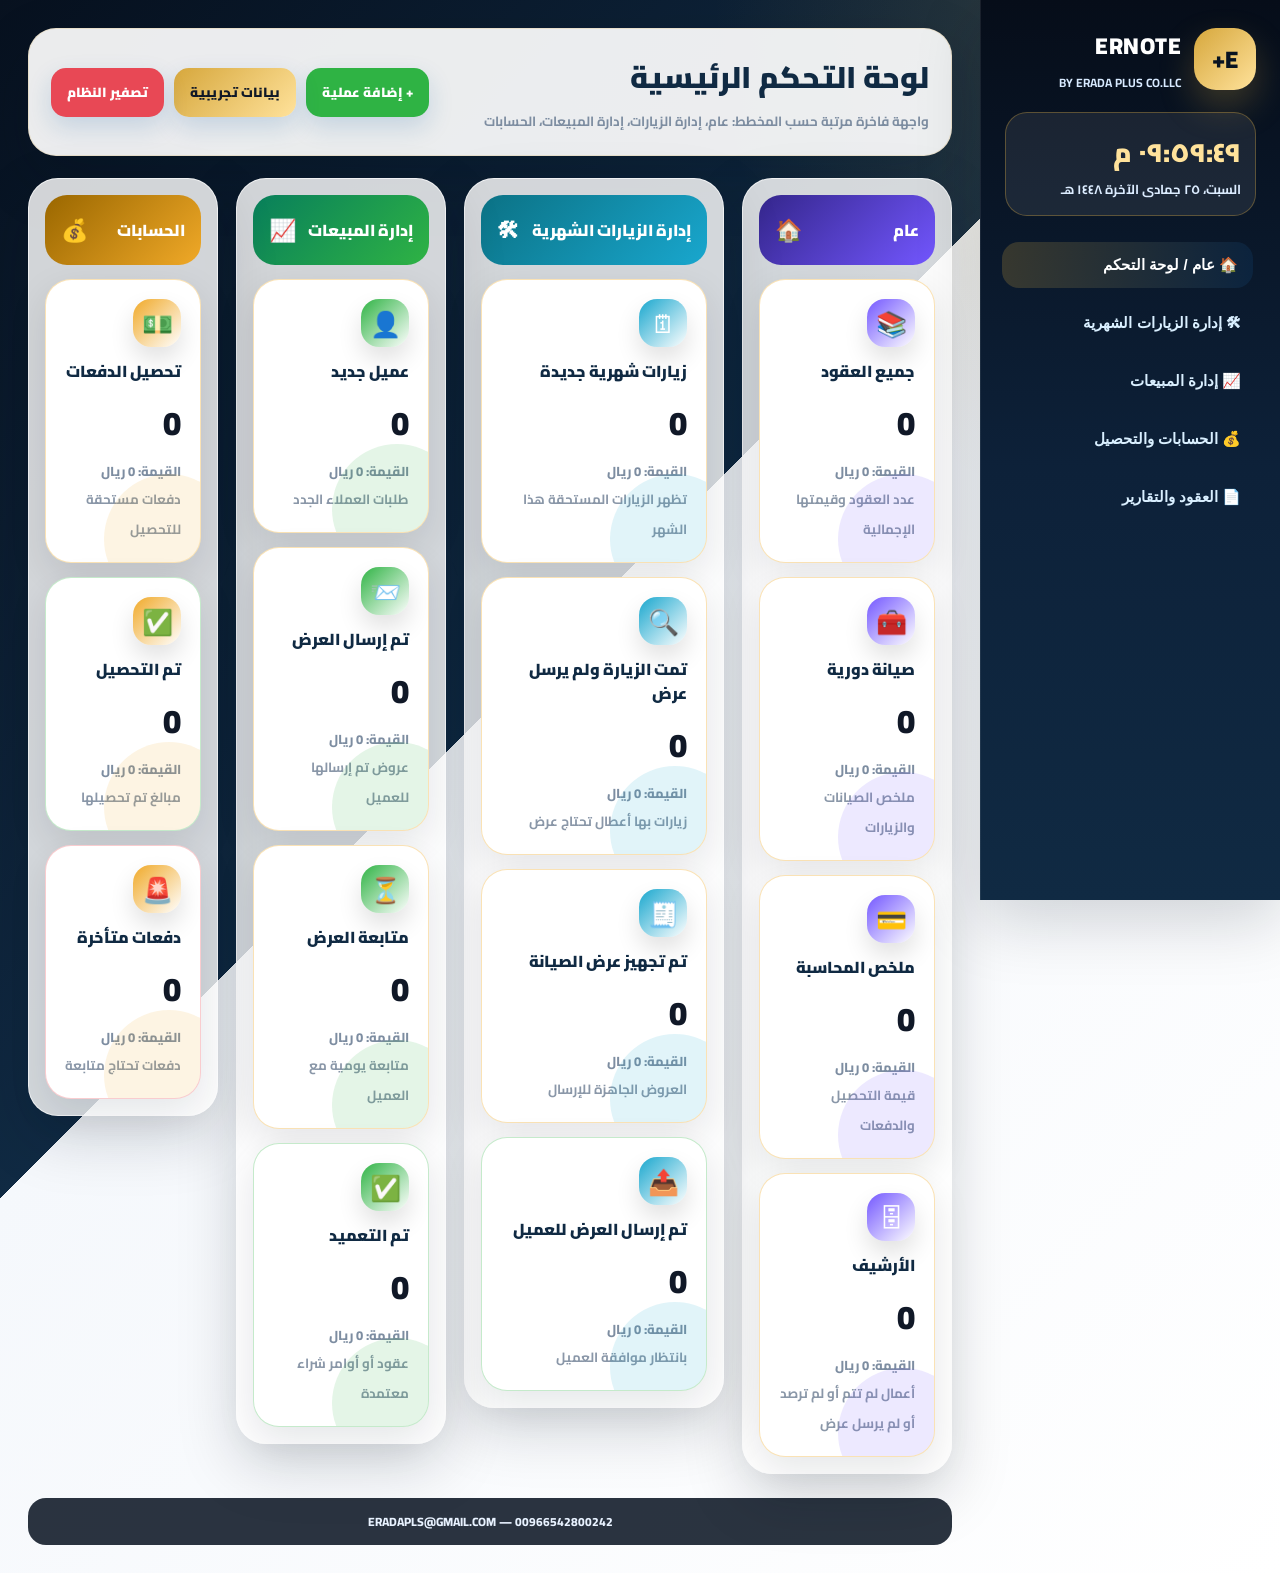
==== commit 35cfa133: "Add files via upload" ====
--- a/index.html
+++ b/index.html
@@ -21,20 +21,6 @@
     .grid{display:grid;grid-template-columns:repeat(4,minmax(180px,1fr));gap:18px}.stack{display:grid;gap:14px}.card{background:#fff;border:1px solid rgba(16,42,67,.08);border-radius:var(--radius);padding:19px;box-shadow:0 14px 38px rgba(7,17,31,.10);cursor:pointer;transition:.2s;position:relative;overflow:hidden;min-height:152px}.card:hover{transform:translateY(-5px);box-shadow:0 22px 55px rgba(7,17,31,.16)}.card:before{content:"";position:absolute;inset:auto -34px -42px auto;width:130px;height:130px;border-radius:50%;opacity:.13;background:var(--accent)}.card .icon{width:48px;height:48px;border-radius:18px;display:grid;place-items:center;font-size:25px;background:linear-gradient(135deg,var(--accent),rgba(255,255,255,.25));color:#fff;box-shadow:0 12px 25px rgba(0,0,0,.12)}.card h3{margin:12px 0 9px;font-size:16px;font-weight:900;line-height:1.5}.num{font-size:33px;font-weight:900;color:#101827}.value{color:var(--muted);margin-top:5px;font-size:13px;font-weight:800}.card small{color:#8a97a8;font-weight:700}.visitCard{--accent:var(--visit)}.salesCard{--accent:var(--sales)}.accountCard{--accent:var(--account)}.generalCard{--accent:var(--general)}.contractCard{--accent:var(--contract)}.redGlow{border-color:rgba(232,72,85,.28)}.greenGlow{border-color:rgba(47,179,68,.28)}.goldGlow{border-color:rgba(240,169,40,.34)}
     .tableWrap{background:#fff;border-radius:22px;box-shadow:var(--shadow);overflow:hidden;margin-top:20px}table{width:100%;border-collapse:collapse}th,td{padding:13px;border-bottom:1px solid #edf2f7;text-align:right;font-size:14px}th{background:#f0f7ff;color:#173b5f;font-weight:900}.modal{position:fixed;inset:0;background:rgba(8,25,43,.62);display:none;align-items:center;justify-content:center;padding:18px;z-index:5}.modal.show{display:flex}.box{width:min(1180px,96vw);max-height:88vh;overflow:auto;background:#fff;border-radius:30px;box-shadow:0 30px 80px rgba(0,0,0,.28);padding:22px}.boxHead{display:flex;justify-content:space-between;align-items:center;gap:12px;margin-bottom:15px}.form{display:grid;grid-template-columns:repeat(4,1fr);gap:12px;background:#f8fbff;padding:16px;border-radius:20px;margin-bottom:15px}input,select,textarea{width:100%;border:1px solid #d8e6f3;border-radius:13px;padding:11px;background:#fff;font-family:inherit;font-weight:700}textarea{min-height:42px}.close{background:#eef3f7;color:#102a43}.footer{margin-top:24px;color:#e8f2ff;background:rgba(7,17,31,.85);border-radius:18px;padding:12px;font-size:12px;text-align:center;font-weight:800}
     @media(max-width:1200px){.board{grid-template-columns:1fr 1fr}.grid{grid-template-columns:1fr 1fr}}@media(max-width:900px){.app{grid-template-columns:1fr}.side{height:auto;position:relative}.board,.grid{grid-template-columns:1fr}.form{grid-template-columns:1fr}.top{display:block}.actions{margin-top:12px}}
-
-    /* ERNOTE fixed design enhancements - logic only, same UI identity */
-    .column.generalCol{background:linear-gradient(180deg,rgba(115,87,255,.13),rgba(255,255,255,.86))}
-    .column.visitCol{background:linear-gradient(180deg,rgba(25,167,206,.14),rgba(255,255,255,.86))}
-    .column.salesCol{background:linear-gradient(180deg,rgba(47,179,68,.13),rgba(255,255,255,.86))}
-    .column.accountCol{background:linear-gradient(180deg,rgba(240,169,40,.15),rgba(255,255,255,.86))}
-    .column.contractCol{background:linear-gradient(180deg,rgba(232,72,85,.12),rgba(255,255,255,.86))}
-    .generalCompact .card{min-height:128px;padding:15px}
-    .generalCompact .card .icon{width:40px;height:40px;border-radius:15px;font-size:21px}
-    .generalCompact .num{font-size:29px}
-    .visitCard .value{display:none}
-    .badge{display:inline-block;padding:6px 9px;border-radius:999px;background:#eef6ff;color:#173b5f;font-weight:900;font-size:12px}
-    .miniText{font-size:12px;color:#7d8da1;font-weight:800;line-height:1.7}
-
   </style>
 </head>
 <body>
@@ -61,77 +47,34 @@
   </main>
 </div>
 <div class="modal" id="modal"><div class="box"><div class="boxHead"><h2 id="modalTitle">التفاصيل</h2><div><button class="btn gold" onclick="exportCSV()">تصدير Excel CSV</button> <button class="btn close" onclick="closeModal()">إغلاق</button></div></div><div class="form" id="form"></div><div class="tableWrap"><table><thead id="thead"></thead><tbody id="tbody"></tbody></table></div></div></div>
-
 <script>
 const stages={
  general:{title:'عام',icon:'🏠',cards:[['ALLC','جميع العقود','عدد العقود وقيمتها الإجمالية','📚'],['MAINT','صيانة دورية','ملخص الصيانات والزيارات','🧰'],['FIN','ملخص المحاسبة','قيمة التحصيل والدفعات','💳'],['ARCHG','الأرشيف','أعمال لم تتم أو لم ترصد أو لم يرسل عرض','🗄']]},
- visits:{title:'إدارة الزيارات الشهرية',icon:'🛠',cards:[['A','زيارات شهرية جديدة','تظهر الزيارات المستحقة هذا الشهر','🗓'],['DONE','تمت الزيارة','الزيارات التي تم تنفيذها','✅'],['C','تم تجهيز عرض الصيانة','العروض الجاهزة للإرسال','🧾'],['D','تم إرسال العرض للعميل','بانتظار موافقة العميل','📤']]},
- sales:{title:'إدارة المبيعات',icon:'📈',cards:[['A1','عميل جديد','طلبات العملاء الجدد','👤'],['B1','تم إرسال العرض','عروض تم إرسالها للعميل','📨'],['C1','متابعة العرض','تظهر تلقائياً بعد 3 أيام','⏳'],['D1','تم التعميد','عقود أو أوامر شراء معتمدة','✅']]},
+ visits:{title:'إدارة الزيارات الشهرية',icon:'🛠',cards:[['A','زيارات شهرية جديدة','تظهر الزيارات المستحقة هذا الشهر','🗓'],['B','تمت الزيارة ولم يرسل عرض','زيارات بها أعطال تحتاج عرض','🔍'],['C','تم تجهيز عرض الصيانة','العروض الجاهزة للإرسال','🧾'],['D','تم إرسال العرض للعميل','بانتظار موافقة العميل','📤']]},
+ sales:{title:'إدارة المبيعات',icon:'📈',cards:[['A1','عميل جديد','طلبات العملاء الجدد','👤'],['B1','تم إرسال العرض','عروض تم إرسالها للعميل','📨'],['C1','متابعة العرض','متابعة يومية مع العميل','⏳'],['D1','تم التعميد','عقود أو أوامر شراء معتمدة','✅']]},
  accounting:{title:'الحسابات والتحصيل',icon:'💰',cards:[['INV','تحصيل الدفعات','دفعات مستحقة للتحصيل','💵'],['PAID','تم التحصيل','مبالغ تم تحصيلها','✅'],['DUE','دفعات متأخرة','دفعات تحتاج متابعة','🚨']]},
  contracts:{title:'العقود والتقارير',icon:'📄',cards:[['ALL','جميع العقود','عدد العقود وقيمتها','📚'],['REPORT','التقارير الفنية','تقارير PDF وروابط مرفوعة','📎'],['EXP','عقود شارفت على الانتهاء','15 يوم أو أقل','🔴'],['ARCH','الأرشيف','لم يتم أو لم يرصد أو لم يرسل عرض','🗄']]}
 };
 let data=JSON.parse(localStorage.getItem('ernoteData')||'[]'), currentModule='visits', currentStage=null;
-const today0=()=>{let d=new Date();d.setHours(0,0,0,0);return d}
-const parseD=s=>{if(!s)return null;let d=new Date(s);return isNaN(d)?null:d}
-const fmt=d=>d?new Date(d).toISOString().slice(0,10):''
 function save(){localStorage.setItem('ernoteData',JSON.stringify(data));render()}
-function autoUpdate(){
-  const now=today0(), y=now.getFullYear(), m=now.getMonth();
-  data.filter(x=>x.module==='sales' && x.stage==='B1').forEach(x=>{let sd=parseD(x.quoteDate||x.dateISO); if(sd && Math.floor((now-sd)/86400000)>=3) x.stage='C1'});
-  data.filter(x=>x.module==='visits' && x.stage==='D').forEach(x=>{let sd=parseD(x.quoteDate||x.dateISO); if(sd && Math.floor((now-sd)/86400000)>=3){ x.followDue=true }});
-  data.filter(x=>x.module==='contracts').forEach(c=>{
-    let start=parseD(c.startDate), end=parseD(c.endDate); if(!start||!end) return;
-    let step=c.visitType==='quarterly'?3:1;
-    for(let d=new Date(start); d<=end; d.setMonth(d.getMonth()+step)){
-      if(d.getFullYear()===y && d.getMonth()===m){
-        let key=c.id+'-'+fmt(d);
-        if(!data.some(v=>v.module==='visits' && v.visitKey===key)){
-          data.push({id:Date.now()+Math.random(),module:'visits',stage:'A',client:c.client,phone:c.phone,location:c.location,engineer:c.engineer,amount:0,note:'زيارة مستحقة تلقائياً من العقد',date:new Date().toLocaleDateString('ar-SA'),dateISO:fmt(now),dueDate:fmt(d),contractId:c.id,visitKey:key});
-        }
-      }
-    }
-  });
-  localStorage.setItem('ernoteData',JSON.stringify(data));
-}
 function show(id,btn){document.querySelectorAll('.section').forEach(s=>s.classList.remove('active'));document.getElementById(id).classList.add('active');document.querySelectorAll('.nav button').forEach(b=>b.classList.remove('active'));btn&&btn.classList.add('active');currentModule=id==='home'?'visits':id;document.getElementById('title').textContent=id==='home'?'لوحة التحكم الرئيسية':stages[id].title;render()}
-function paidAmount(x){let n=0;if(x.pay1Status==='paid')n+=(+x.pay1||0);if(x.pay2Status==='paid')n+=(+x.pay2||0);return n}
-function itemValue(x,module){if(module==='accounting'&&x._paidAmount)return x._paidAmount; return +x.amount||0}
-function sum(arr,module){return arr.reduce((a,b)=>a+itemValue(b,module),0).toLocaleString('en-US')}
-function expiringContracts(){const n=today0();return data.filter(x=>x.module==='contracts'&&parseD(x.endDate)).filter(x=>{let diff=Math.ceil((parseD(x.endDate)-n)/86400000);return diff>=0&&diff<=15})}
-function accountingVirtual(stage){
-  let contracts=data.filter(x=>x.module==='contracts');
-  if(stage==='PAID')return contracts.map(x=>({...x,_paidAmount:paidAmount(x)})).filter(x=>x._paidAmount>0);
-  if(stage==='INV')return contracts.filter(x=>(+x.pay1||0)&&x.pay1Status!=='paid' || (+x.pay2||0)&&x.pay2Status!=='paid');
-  if(stage==='DUE')return data.filter(x=>x.module==='accounting'&&x.stage==='DUE');
-  return data.filter(x=>x.module==='accounting');
-}
-function count(module,stage){
-  if(module==='contracts'&&stage==='EXP')return expiringContracts();
-  if(module==='accounting')return accountingVirtual(stage);
-  return data.filter(x=>x.module===module && (stage?x.stage===stage:true));
-}
-function generalCount(stage){if(stage==='ALLC')return data.filter(x=>x.module==='contracts'||x.stage==='D1'); if(stage==='MAINT')return data.filter(x=>x.module==='visits'); if(stage==='FIN')return accountingVirtual('PAID'); if(stage==='ARCHG')return data.filter(x=>x.stage==='ARCH'); return []}
-function card(module,c){let arr=module==='general'?generalCount(c[0]):count(module,c[0]);let cls=(module==='general'?'generalCard':module==='visits'?'visitCard':module==='sales'?'salesCard':module==='accounting'?'accountCard':'contractCard')+' '+(c[0]==='EXP'||c[0]==='DUE'?'redGlow':c[0].includes('D')||c[0]==='PAID'||c[0]==='DONE'?'greenGlow':'goldGlow');let click=module==='general'?`openGeneral('${c[0]}')`:`openModal('${module}','${c[0]}')`;let val=module==='visits'?'':`<div class="value">القيمة: ${sum(arr,module)} ريال</div>`;return `<div class="card ${cls}" onclick="${click}"><div class="icon">${c[3]}</div><h3>${c[1]}</h3><div class="num">${arr.length}</div>${val}<small>${c[2]}</small></div>`}
+function sum(arr){return arr.reduce((a,b)=>a+(+b.amount||0),0).toLocaleString('en-US')}
+function count(module,stage){return data.filter(x=>x.module===module && (stage?x.stage===stage:true))}
+function generalCount(stage){if(stage==='ALLC')return data.filter(x=>x.module==='contracts'||x.stage==='D1'); if(stage==='MAINT')return data.filter(x=>x.module==='visits'); if(stage==='FIN')return data.filter(x=>x.module==='accounting'); if(stage==='ARCHG')return data.filter(x=>x.stage==='ARCH'); return []}
+function card(module,c){let arr=module==='general'?generalCount(c[0]):count(module,c[0]);let cls=(module==='general'?'generalCard':module==='visits'?'visitCard':module==='sales'?'salesCard':module==='accounting'?'accountCard':'contractCard')+' '+(c[0]==='EXP'||c[0]==='DUE'?'redGlow':c[0].includes('D')||c[0]==='PAID'?'greenGlow':'goldGlow');let click=module==='general'?`openGeneral('${c[0]}')`:`openModal('${module}','${c[0]}')`;return `<div class="card ${cls}" onclick="${click}"><div class="icon">${c[3]}</div><h3>${c[1]}</h3><div class="num">${arr.length}</div><div class="value">القيمة: ${sum(arr)} ريال</div><small>${c[2]}</small></div>`}
 function renderGrid(module){document.getElementById(module+'Grid').innerHTML=stages[module].cards.map(c=>card(module,c)).join('')}
-function render(){autoUpdate();['visits','sales','accounting','contracts'].forEach(renderGrid);document.getElementById('homeGrid').innerHTML=`<div class="column generalCol"><div class="colHead generalHead">عام <span>🏠</span></div><div class="stack generalCompact">${stages.general.cards.map(c=>card('general',c)).join('')}</div></div><div class="column visitCol"><div class="colHead visitHead">إدارة الزيارات الشهرية <span>🛠</span></div><div class="stack">${stages.visits.cards.map(c=>card('visits',c)).join('')}</div></div><div class="column salesCol"><div class="colHead salesHead">إدارة المبيعات <span>📈</span></div><div class="stack">${stages.sales.cards.map(c=>card('sales',c)).join('')}</div></div><div class="column accountCol"><div class="colHead accountHead">الحسابات <span>💰</span></div><div class="stack">${stages.accounting.cards.map(c=>card('accounting',c)).join('')}</div></div>`}
-function openGeneral(stage){let map={ALLC:['contracts',null],MAINT:['visits',null],FIN:['accounting','PAID'],ARCHG:['contracts','ARCH']};openModal(map[stage][0],map[stage][1])}
+function render(){['visits','sales','accounting','contracts'].forEach(renderGrid);document.getElementById('homeGrid').innerHTML=`<div class="column"><div class="colHead generalHead">عام <span>🏠</span></div><div class="stack">${stages.general.cards.map(c=>card('general',c)).join('')}</div></div><div class="column"><div class="colHead visitHead">إدارة الزيارات الشهرية <span>🛠</span></div><div class="stack">${stages.visits.cards.map(c=>card('visits',c)).join('')}</div></div><div class="column"><div class="colHead salesHead">إدارة المبيعات <span>📈</span></div><div class="stack">${stages.sales.cards.map(c=>card('sales',c)).join('')}</div></div><div class="column"><div class="colHead accountHead">الحسابات <span>💰</span></div><div class="stack">${stages.accounting.cards.map(c=>card('accounting',c)).join('')}</div></div>`}
+function openGeneral(stage){let map={ALLC:['contracts',null],MAINT:['visits',null],FIN:['accounting',null],ARCHG:['contracts','ARCH']};openModal(map[stage][0],map[stage][1])}
 function openModal(module='visits',stage=null){currentModule=module;currentStage=stage;let mod=stages[module];let stageName=stage?(mod.cards.find(c=>c[0]===stage)||[])[1]:'إضافة عامة';document.getElementById('modalTitle').textContent=mod.title+' - '+stageName;document.getElementById('modal').classList.add('show');buildForm();buildTable()}
 function closeModal(){document.getElementById('modal').classList.remove('show')}
-function baseFields(options){return `<input id="client" placeholder="اسم العميل"><input id="phone" placeholder="رقم الجوال"><input id="location" placeholder="الموقع"><input id="engineer" placeholder="المسؤول"><input id="amount" type="number" placeholder="قيمة العقد / العرض"><select id="stage">${options}</select>`}
-function buildForm(){let mod=stages[currentModule];let options=mod.cards.map(c=>`<option value="${c[0]}" ${currentStage===c[0]?'selected':''}>${c[1]}</option>`).join('');let extra='';
- if(currentModule==='contracts')extra=`<input id="startDate" type="date" title="تاريخ بداية العقد"><input id="endDate" type="date" title="تاريخ نهاية العقد"><select id="visitType"><option value="monthly">زيارات شهرية</option><option value="quarterly">زيارات ربع سنوية</option></select><input id="pay1" type="number" placeholder="الدفعة الأولى"><select id="pay1Status"><option value="unpaid">الأولى غير مسددة</option><option value="paid">الأولى تم السداد</option></select><input id="pay2" type="number" placeholder="الدفعة الثانية"><select id="pay2Status"><option value="unpaid">الثانية غير مسددة</option><option value="paid">الثانية تم السداد</option></select>`;
- if(currentModule==='sales'||currentModule==='visits')extra+=`<input id="quoteDate" type="date" title="تاريخ إرسال العرض / المتابعة">`;
- document.getElementById('form').innerHTML=baseFields(options)+extra+`<textarea id="note" placeholder="ملاحظات / رابط تقرير PDF"></textarea><button class="btn green" onclick="addItem()">حفظ العملية</button>`}
-function addItem(){let item={id:Date.now(),module:currentModule,stage:document.getElementById('stage').value,client:val('client'),phone:val('phone'),location:val('location'),engineer:val('engineer'),amount:val('amount'),note:val('note'),date:new Date().toLocaleDateString('ar-SA'),dateISO:fmt(today0())};['startDate','endDate','visitType','pay1','pay1Status','pay2','pay2Status','quoteDate'].forEach(k=>{let e=document.getElementById(k); if(e)item[k]=e.value});data.push(item);save();buildTable();buildForm()}
-function val(id){return document.getElementById(id)?.value.trim()||''}
-function rowsForTable(){if(currentModule==='contracts'&&currentStage==='EXP')return expiringContracts(); if(currentModule==='accounting')return accountingVirtual(currentStage); return data.filter(x=>x.module===currentModule && (!currentStage||x.stage===currentStage))}
-function buildTable(){let mod=stages[currentModule];let rows=rowsForTable();let extraHead=currentModule==='contracts'?'<th>البداية</th><th>النهاية</th><th>الزيارات</th><th>د1</th><th>د2</th><th>المحصل</th>':(currentModule==='visits'?'<th>تاريخ الزيارة</th>':'<th>تاريخ العرض</th>');document.getElementById('thead').innerHTML='<tr><th>#</th><th>العميل</th><th>الجوال</th><th>الموقع</th><th>المسؤول</th><th>القيمة</th>'+extraHead+'<th>الحالة</th><th>ملاحظات</th><th>إجراء</th></tr>';document.getElementById('tbody').innerHTML=rows.map((x,i)=>{let extra=currentModule==='contracts'?`<td>${x.startDate||'-'}</td><td>${x.endDate||'-'}</td><td>${x.visitType==='quarterly'?'ربع سنوي':'سنوي/شهري'}</td><td><span class="badge">${x.pay1Status==='paid'?'تم':'غير'} ${(+x.pay1||0).toLocaleString('en-US')}</span></td><td><span class="badge">${x.pay2Status==='paid'?'تم':'غير'} ${(+x.pay2||0).toLocaleString('en-US')}</span></td><td>${paidAmount(x).toLocaleString('en-US')}</td>`:(currentModule==='visits'?`<td>${x.dueDate||x.dateISO||'-'}</td>`:`<td>${x.quoteDate||x.dateISO||'-'}</td>`);return `<tr><td>${i+1}</td><td>${x.client||'-'}</td><td>${x.phone||'-'}</td><td>${x.location||'-'}</td><td>${x.engineer||'-'}</td><td>${(+x.amount||0).toLocaleString('en-US')}</td>${extra}<td><select onchange="move(${x.id},this.value)">${mod.cards.map(c=>`<option value="${c[0]}" ${x.stage===c[0]?'selected':''}>${c[1]}</option>`).join('')}</select></td><td>${x.note||'-'}</td><td><button class="btn red" onclick="del(${x.id})">حذف</button></td></tr>`}).join('')||'<tr><td colspan="14">لا توجد بيانات</td></tr>'}
-function move(id,stage){let x=data.find(i=>i.id==id); if(x){x.stage=stage; save(); buildTable()}}
-function del(id){if(confirm('حذف السجل؟')){data=data.filter(x=>x.id!=id);save();buildTable()}}
-function exportCSV(){let rows=rowsForTable();let csv='client,phone,location,engineer,amount,stage,note,date,startDate,endDate,visitType,pay1,pay1Status,pay2,pay2Status,quoteDate
-'+rows.map(x=>[x.client,x.phone,x.location,x.engineer,x.amount,x.stage,x.note,x.date,x.startDate,x.endDate,x.visitType,x.pay1,x.pay1Status,x.pay2,x.pay2Status,x.quoteDate].map(v=>'"'+String(v||'').replaceAll('"','""')+'"').join(',')).join('
-');let a=document.createElement('a');a.href=URL.createObjectURL(new Blob([csv],{type:'text/csv;charset=utf-8'}));a.download='ernote-export.csv';a.click()}
-function seedData(){let now=today0(), end=new Date(now);end.setDate(end.getDate()+12);data=[{id:1,module:'contracts',stage:'ALL',client:'فندق فيو',phone:'0500000000',location:'المدينة',engineer:'أحمد',amount:12000,startDate:fmt(now),endDate:fmt(end),visitType:'monthly',pay1:6000,pay1Status:'paid',pay2:6000,pay2Status:'unpaid',note:'عقد صيانة سنوي',date:'اليوم',dateISO:fmt(now)},{id:2,module:'visits',stage:'DONE',client:'برج السلام',phone:'0551111111',location:'قباء',engineer:'محمد',amount:0,note:'تمت الزيارة بدون ملاحظات',date:'اليوم',dateISO:fmt(now)},{id:3,module:'sales',stage:'B1',client:'مجمع تجاري',phone:'0562222222',location:'العزيزية',engineer:'المبيعات',amount:5000,quoteDate:fmt(new Date(now-4*86400000)),note:'سيتحول تلقائياً للمتابعة',date:'اليوم',dateISO:fmt(now)}];save()}
+function buildForm(){let mod=stages[currentModule];let options=mod.cards.map(c=>`<option value="${c[0]}" ${currentStage===c[0]?'selected':''}>${c[1]}</option>`).join('');document.getElementById('form').innerHTML=`<input id="client" placeholder="اسم العميل"><input id="phone" placeholder="رقم الجوال"><input id="location" placeholder="الموقع"><input id="engineer" placeholder="المسؤول"><input id="amount" type="number" placeholder="القيمة"><select id="stage">${options}</select><textarea id="note" placeholder="ملاحظات / رابط تقرير PDF"></textarea><button class="btn green" onclick="addItem()">حفظ العملية</button>`}
+function addItem(){let item={id:Date.now(),module:currentModule,stage:document.getElementById('stage').value,client:val('client'),phone:val('phone'),location:val('location'),engineer:val('engineer'),amount:val('amount'),note:val('note'),date:new Date().toLocaleDateString('ar-SA')};data.push(item);save();buildTable();buildForm()}
+function val(id){return document.getElementById(id).value.trim()}
+function buildTable(){let mod=stages[currentModule];let rows=data.filter(x=>x.module===currentModule && (!currentStage||x.stage===currentStage));document.getElementById('thead').innerHTML='<tr><th>#</th><th>العميل</th><th>الجوال</th><th>الموقع</th><th>المسؤول</th><th>القيمة</th><th>الحالة</th><th>ملاحظات</th><th>إجراء</th></tr>';document.getElementById('tbody').innerHTML=rows.map((x,i)=>`<tr><td>${i+1}</td><td>${x.client||'-'}</td><td>${x.phone||'-'}</td><td>${x.location||'-'}</td><td>${x.engineer||'-'}</td><td>${(+x.amount||0).toLocaleString('en-US')}</td><td><select onchange="move(${x.id},this.value)">${mod.cards.map(c=>`<option value="${c[0]}" ${x.stage===c[0]?'selected':''}>${c[1]}</option>`).join('')}</select></td><td>${x.note||'-'}</td><td><button class="btn red" onclick="del(${x.id})">حذف</button></td></tr>`).join('')||'<tr><td colspan="9">لا توجد بيانات</td></tr>'}
+function move(id,stage){let x=data.find(i=>i.id===id); if(x){x.stage=stage; save(); buildTable()}}
+function del(id){if(confirm('حذف السجل؟')){data=data.filter(x=>x.id!==id);save();buildTable()}}
+function exportCSV(){let rows=data.filter(x=>x.module===currentModule && (!currentStage||x.stage===currentStage));let csv='client,phone,location,engineer,amount,stage,note,date\n'+rows.map(x=>[x.client,x.phone,x.location,x.engineer,x.amount,x.stage,x.note,x.date].map(v=>'"'+String(v||'').replaceAll('"','""')+'"').join(',')).join('\n');let a=document.createElement('a');a.href=URL.createObjectURL(new Blob([csv],{type:'text/csv;charset=utf-8'}));a.download='ernote-export.csv';a.click()}
+function seedData(){data=[{id:1,module:'visits',stage:'A',client:'فندق فيو',phone:'0500000000',location:'المدينة',engineer:'أحمد',amount:240,note:'زيارة شهرية مستحقة',date:'اليوم'},{id:2,module:'visits',stage:'B',client:'برج السلام',phone:'0551111111',location:'قباء',engineer:'محمد',amount:0,note:'مضخة تحتاج صيانة',date:'اليوم'},{id:3,module:'sales',stage:'A1',client:'مجمع تجاري',phone:'0562222222',location:'العزيزية',engineer:'المبيعات',amount:5000,note:'عميل جديد',date:'اليوم'},{id:4,module:'sales',stage:'D1',client:'مصنع المدينة',phone:'0573333333',location:'الصناعية',engineer:'عثمان',amount:18000,note:'تم التعميد',date:'اليوم'},{id:5,module:'accounting',stage:'INV',client:'مصنع المدينة',phone:'0573333333',location:'الصناعية',engineer:'المحاسب',amount:9000,note:'الدفعة الأولى',date:'اليوم'},{id:6,module:'contracts',stage:'EXP',client:'فندق قديم',phone:'0584444444',location:'المركزية',engineer:'خالد',amount:12000,note:'باقي 12 يوم',date:'اليوم'}];save()}
 function clearAll(){if(confirm('سيتم حذف كل البيانات')){data=[];save()}}
 function updateClock(){let now=new Date();document.getElementById('clock').textContent=now.toLocaleTimeString('ar-SA',{hour:'2-digit',minute:'2-digit',second:'2-digit'});document.getElementById('today').textContent=now.toLocaleDateString('ar-SA',{weekday:'long',year:'numeric',month:'long',day:'numeric'})}
 setInterval(updateClock,1000);updateClock();render();
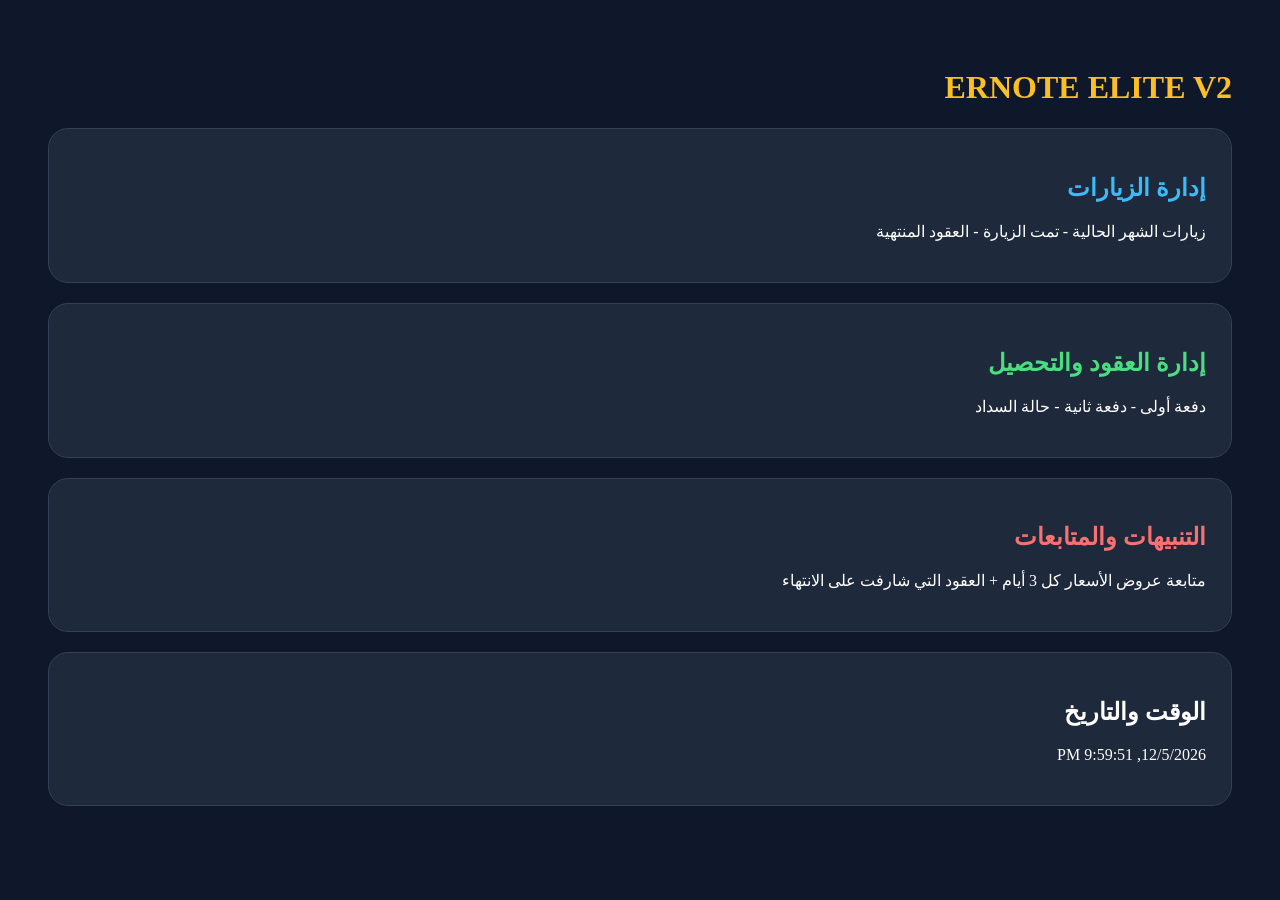
==== commit 751f27bc: "Rename index[1].html to index.html" ====
--- a/index.html
+++ b/index.html
@@ -1,83 +1,59 @@
-<!doctype html>
+
+<!DOCTYPE html>
 <html lang="ar" dir="rtl">
 <head>
-  <meta charset="UTF-8" />
-  <meta name="viewport" content="width=device-width, initial-scale=1.0" />
-  <title>ERNOTE - ERADA PLUS</title>
-  <link rel="preconnect" href="https://fonts.googleapis.com">
-  <link rel="preconnect" href="https://fonts.gstatic.com" crossorigin>
-  <link href="https://fonts.googleapis.com/css2?family=Cairo:wght@400;600;700;800;900&family=Tajawal:wght@400;500;700;800;900&display=swap" rel="stylesheet">
-  <style>
-    :root{
-      --black:#07111f;--black2:#0c1628;--navy:#102a43;--blue:#145da0;--blue2:#0b7cc3;--gold:#d6a73c;--gold2:#ffe29b;--white:#ffffff;--muted:#7d8da1;
-      --visit:#19a7ce;--sales:#2fb344;--account:#f0a928;--general:#7357ff;--contract:#e84855;--shadow:0 22px 60px rgba(7,17,31,.17);--radius:26px
-    }
-    *{box-sizing:border-box}
-    body{margin:0;font-family:'Cairo','Tajawal',Tahoma,Arial,sans-serif;background:radial-gradient(circle at top right,rgba(214,167,60,.24),transparent 28%),linear-gradient(135deg,#07111f 0%,#102a43 42%,#f5f8fc 42%,#ffffff 100%);color:var(--navy)}
-    .app{display:grid;grid-template-columns:300px 1fr;min-height:100vh}.side{background:linear-gradient(180deg,#060d19,#0d2139 52%,#102a43);color:#fff;padding:24px;position:sticky;top:0;height:100vh;box-shadow:var(--shadow);border-left:1px solid rgba(255,255,255,.08)}
-    .brand{display:flex;gap:13px;align-items:center;margin-bottom:18px}.logo{width:62px;height:62px;border-radius:22px;background:linear-gradient(135deg,var(--gold),var(--gold2));display:grid;place-items:center;color:#081321;font-weight:900;font-size:24px;box-shadow:0 16px 35px rgba(214,167,60,.26)}.brand h1{font-size:23px;margin:0;font-weight:900;letter-spacing:.5px}.brand p{margin:4px 0 0;color:#d8eaff;font-size:12px;font-weight:700}.clockPanel{border:1px solid rgba(214,167,60,.35);background:rgba(255,255,255,.08);border-radius:22px;padding:14px;margin-bottom:20px}.time{font-size:27px;font-weight:900;color:var(--gold2)}.date{font-size:13px;color:#dcecff;font-weight:700}.nav button{width:100%;border:0;border-radius:17px;background:transparent;color:#d9efff;padding:14px 15px;margin:6px 0;text-align:right;font-size:15px;font-weight:800;cursor:pointer;transition:.18s}.nav button.active,.nav button:hover{background:linear-gradient(90deg,rgba(214,167,60,.22),rgba(20,93,160,.16));color:#fff;transform:translateX(-3px)}
-    .main{padding:28px}.top{display:flex;justify-content:space-between;gap:15px;align-items:center;margin-bottom:22px;background:rgba(255,255,255,.92);border:1px solid rgba(214,167,60,.2);border-radius:28px;padding:20px 22px;box-shadow:var(--shadow)}.top h2{margin:0;font-size:30px;font-weight:900}.top small{color:var(--muted);font-weight:700}.actions{display:flex;gap:10px;flex-wrap:wrap}.btn{border:0;border-radius:15px;padding:12px 16px;font-weight:900;cursor:pointer;background:var(--blue);color:#fff;font-family:inherit;box-shadow:0 10px 24px rgba(20,93,160,.18)}.btn.red{background:#e84855}.btn.green{background:#2fb344}.btn.gold{background:linear-gradient(135deg,var(--gold),var(--gold2));color:#101827}.btn.dark{background:#101827}.section{display:none}.section.active{display:block}
-    .board{display:grid;grid-template-columns:1.05fr 1.3fr 1.05fr .95fr;gap:18px;align-items:start}.column{border-radius:30px;padding:16px;background:rgba(255,255,255,.82);box-shadow:var(--shadow);border:1px solid rgba(255,255,255,.65)}.colHead{display:flex;align-items:center;justify-content:space-between;border-radius:22px;color:#fff;padding:14px 16px;margin-bottom:14px;font-weight:900}.colHead span{font-size:22px}.generalHead{background:linear-gradient(135deg,#34268c,var(--general))}.visitHead{background:linear-gradient(135deg,#0b7285,var(--visit))}.salesHead{background:linear-gradient(135deg,#087f5b,var(--sales))}.accountHead{background:linear-gradient(135deg,#9a6700,var(--account))}.contractHead{background:linear-gradient(135deg,#b4232f,var(--contract))}
-    .grid{display:grid;grid-template-columns:repeat(4,minmax(180px,1fr));gap:18px}.stack{display:grid;gap:14px}.card{background:#fff;border:1px solid rgba(16,42,67,.08);border-radius:var(--radius);padding:19px;box-shadow:0 14px 38px rgba(7,17,31,.10);cursor:pointer;transition:.2s;position:relative;overflow:hidden;min-height:152px}.card:hover{transform:translateY(-5px);box-shadow:0 22px 55px rgba(7,17,31,.16)}.card:before{content:"";position:absolute;inset:auto -34px -42px auto;width:130px;height:130px;border-radius:50%;opacity:.13;background:var(--accent)}.card .icon{width:48px;height:48px;border-radius:18px;display:grid;place-items:center;font-size:25px;background:linear-gradient(135deg,var(--accent),rgba(255,255,255,.25));color:#fff;box-shadow:0 12px 25px rgba(0,0,0,.12)}.card h3{margin:12px 0 9px;font-size:16px;font-weight:900;line-height:1.5}.num{font-size:33px;font-weight:900;color:#101827}.value{color:var(--muted);margin-top:5px;font-size:13px;font-weight:800}.card small{color:#8a97a8;font-weight:700}.visitCard{--accent:var(--visit)}.salesCard{--accent:var(--sales)}.accountCard{--accent:var(--account)}.generalCard{--accent:var(--general)}.contractCard{--accent:var(--contract)}.redGlow{border-color:rgba(232,72,85,.28)}.greenGlow{border-color:rgba(47,179,68,.28)}.goldGlow{border-color:rgba(240,169,40,.34)}
-    .tableWrap{background:#fff;border-radius:22px;box-shadow:var(--shadow);overflow:hidden;margin-top:20px}table{width:100%;border-collapse:collapse}th,td{padding:13px;border-bottom:1px solid #edf2f7;text-align:right;font-size:14px}th{background:#f0f7ff;color:#173b5f;font-weight:900}.modal{position:fixed;inset:0;background:rgba(8,25,43,.62);display:none;align-items:center;justify-content:center;padding:18px;z-index:5}.modal.show{display:flex}.box{width:min(1180px,96vw);max-height:88vh;overflow:auto;background:#fff;border-radius:30px;box-shadow:0 30px 80px rgba(0,0,0,.28);padding:22px}.boxHead{display:flex;justify-content:space-between;align-items:center;gap:12px;margin-bottom:15px}.form{display:grid;grid-template-columns:repeat(4,1fr);gap:12px;background:#f8fbff;padding:16px;border-radius:20px;margin-bottom:15px}input,select,textarea{width:100%;border:1px solid #d8e6f3;border-radius:13px;padding:11px;background:#fff;font-family:inherit;font-weight:700}textarea{min-height:42px}.close{background:#eef3f7;color:#102a43}.footer{margin-top:24px;color:#e8f2ff;background:rgba(7,17,31,.85);border-radius:18px;padding:12px;font-size:12px;text-align:center;font-weight:800}
-    @media(max-width:1200px){.board{grid-template-columns:1fr 1fr}.grid{grid-template-columns:1fr 1fr}}@media(max-width:900px){.app{grid-template-columns:1fr}.side{height:auto;position:relative}.board,.grid{grid-template-columns:1fr}.form{grid-template-columns:1fr}.top{display:block}.actions{margin-top:12px}}
-  </style>
+<meta charset="UTF-8">
+<title>ERNOTE ELITE V2</title>
+<style>
+body{
+font-family:Tahoma;
+background:#0f172a;
+color:white;
+padding:40px;
+}
+.card{
+background:#1e293b;
+padding:25px;
+border-radius:20px;
+margin-bottom:20px;
+border:1px solid #334155;
+}
+.gold{color:#fbbf24}
+.blue{color:#38bdf8}
+.green{color:#4ade80}
+.red{color:#f87171}
+</style>
 </head>
 <body>
-<div class="app">
-  <aside class="side">
-    <div class="brand"><div class="logo">E+</div><div><h1>ERNOTE</h1><p>BY ERADA PLUS CO.LLC</p></div></div>
-    <div class="clockPanel"><div class="time" id="clock">--:--</div><div class="date" id="today">--</div></div>
-    <div class="nav">
-      <button class="active" onclick="show('home',this)">🏠 عام / لوحة التحكم</button>
-      <button onclick="show('visits',this)">🛠 إدارة الزيارات الشهرية</button>
-      <button onclick="show('sales',this)">📈 إدارة المبيعات</button>
-      <button onclick="show('accounting',this)">💰 الحسابات والتحصيل</button>
-      <button onclick="show('contracts',this)">📄 العقود والتقارير</button>
-    </div>
-  </aside>
-  <main class="main">
-    <div class="top"><div><h2 id="title">لوحة التحكم الرئيسية</h2><small>واجهة فاخرة مرتبة حسب المخطط: عام، إدارة الزيارات، إدارة المبيعات، الحسابات</small></div><div class="actions"><button class="btn green" onclick="openModal(currentModule)">+ إضافة عملية</button><button class="btn gold" onclick="seedData()">بيانات تجريبية</button><button class="btn red" onclick="clearAll()">تصفير النظام</button></div></div>
-    <section id="home" class="section active"><div id="homeGrid" class="board"></div></section>
-    <section id="visits" class="section"><div class="column"><div class="colHead visitHead">إدارة الزيارات الشهرية <span>🛠</span></div><div id="visitsGrid" class="grid"></div></div></section>
-    <section id="sales" class="section"><div class="column"><div class="colHead salesHead">إدارة المبيعات <span>📈</span></div><div id="salesGrid" class="grid"></div></div></section>
-    <section id="accounting" class="section"><div class="column"><div class="colHead accountHead">الحسابات والتحصيل <span>💰</span></div><div id="accountingGrid" class="grid"></div></div></section>
-    <section id="contracts" class="section"><div class="column"><div class="colHead contractHead">العقود والتقارير <span>📄</span></div><div id="contractsGrid" class="grid"></div></div></section>
-    <div class="footer">00966542800242 — ERADAPLS@GMAIL.COM</div>
-  </main>
+<h1 class="gold">ERNOTE ELITE V2</h1>
+<div class="card">
+<h2 class="blue">إدارة الزيارات</h2>
+<p>زيارات الشهر الحالية - تمت الزيارة - العقود المنتهية</p>
 </div>
-<div class="modal" id="modal"><div class="box"><div class="boxHead"><h2 id="modalTitle">التفاصيل</h2><div><button class="btn gold" onclick="exportCSV()">تصدير Excel CSV</button> <button class="btn close" onclick="closeModal()">إغلاق</button></div></div><div class="form" id="form"></div><div class="tableWrap"><table><thead id="thead"></thead><tbody id="tbody"></tbody></table></div></div></div>
+
+<div class="card">
+<h2 class="green">إدارة العقود والتحصيل</h2>
+<p>دفعة أولى - دفعة ثانية - حالة السداد</p>
+</div>
+
+<div class="card">
+<h2 class="red">التنبيهات والمتابعات</h2>
+<p>متابعة عروض الأسعار كل 3 أيام + العقود التي شارفت على الانتهاء</p>
+</div>
+
+<div class="card">
+<h2>الوقت والتاريخ</h2>
+<p id="clock"></p>
+</div>
+
 <script>
-const stages={
- general:{title:'عام',icon:'🏠',cards:[['ALLC','جميع العقود','عدد العقود وقيمتها الإجمالية','📚'],['MAINT','صيانة دورية','ملخص الصيانات والزيارات','🧰'],['FIN','ملخص المحاسبة','قيمة التحصيل والدفعات','💳'],['ARCHG','الأرشيف','أعمال لم تتم أو لم ترصد أو لم يرسل عرض','🗄']]},
- visits:{title:'إدارة الزيارات الشهرية',icon:'🛠',cards:[['A','زيارات شهرية جديدة','تظهر الزيارات المستحقة هذا الشهر','🗓'],['B','تمت الزيارة ولم يرسل عرض','زيارات بها أعطال تحتاج عرض','🔍'],['C','تم تجهيز عرض الصيانة','العروض الجاهزة للإرسال','🧾'],['D','تم إرسال العرض للعميل','بانتظار موافقة العميل','📤']]},
- sales:{title:'إدارة المبيعات',icon:'📈',cards:[['A1','عميل جديد','طلبات العملاء الجدد','👤'],['B1','تم إرسال العرض','عروض تم إرسالها للعميل','📨'],['C1','متابعة العرض','متابعة يومية مع العميل','⏳'],['D1','تم التعميد','عقود أو أوامر شراء معتمدة','✅']]},
- accounting:{title:'الحسابات والتحصيل',icon:'💰',cards:[['INV','تحصيل الدفعات','دفعات مستحقة للتحصيل','💵'],['PAID','تم التحصيل','مبالغ تم تحصيلها','✅'],['DUE','دفعات متأخرة','دفعات تحتاج متابعة','🚨']]},
- contracts:{title:'العقود والتقارير',icon:'📄',cards:[['ALL','جميع العقود','عدد العقود وقيمتها','📚'],['REPORT','التقارير الفنية','تقارير PDF وروابط مرفوعة','📎'],['EXP','عقود شارفت على الانتهاء','15 يوم أو أقل','🔴'],['ARCH','الأرشيف','لم يتم أو لم يرصد أو لم يرسل عرض','🗄']]}
-};
-let data=JSON.parse(localStorage.getItem('ernoteData')||'[]'), currentModule='visits', currentStage=null;
-function save(){localStorage.setItem('ernoteData',JSON.stringify(data));render()}
-function show(id,btn){document.querySelectorAll('.section').forEach(s=>s.classList.remove('active'));document.getElementById(id).classList.add('active');document.querySelectorAll('.nav button').forEach(b=>b.classList.remove('active'));btn&&btn.classList.add('active');currentModule=id==='home'?'visits':id;document.getElementById('title').textContent=id==='home'?'لوحة التحكم الرئيسية':stages[id].title;render()}
-function sum(arr){return arr.reduce((a,b)=>a+(+b.amount||0),0).toLocaleString('en-US')}
-function count(module,stage){return data.filter(x=>x.module===module && (stage?x.stage===stage:true))}
-function generalCount(stage){if(stage==='ALLC')return data.filter(x=>x.module==='contracts'||x.stage==='D1'); if(stage==='MAINT')return data.filter(x=>x.module==='visits'); if(stage==='FIN')return data.filter(x=>x.module==='accounting'); if(stage==='ARCHG')return data.filter(x=>x.stage==='ARCH'); return []}
-function card(module,c){let arr=module==='general'?generalCount(c[0]):count(module,c[0]);let cls=(module==='general'?'generalCard':module==='visits'?'visitCard':module==='sales'?'salesCard':module==='accounting'?'accountCard':'contractCard')+' '+(c[0]==='EXP'||c[0]==='DUE'?'redGlow':c[0].includes('D')||c[0]==='PAID'?'greenGlow':'goldGlow');let click=module==='general'?`openGeneral('${c[0]}')`:`openModal('${module}','${c[0]}')`;return `<div class="card ${cls}" onclick="${click}"><div class="icon">${c[3]}</div><h3>${c[1]}</h3><div class="num">${arr.length}</div><div class="value">القيمة: ${sum(arr)} ريال</div><small>${c[2]}</small></div>`}
-function renderGrid(module){document.getElementById(module+'Grid').innerHTML=stages[module].cards.map(c=>card(module,c)).join('')}
-function render(){['visits','sales','accounting','contracts'].forEach(renderGrid);document.getElementById('homeGrid').innerHTML=`<div class="column"><div class="colHead generalHead">عام <span>🏠</span></div><div class="stack">${stages.general.cards.map(c=>card('general',c)).join('')}</div></div><div class="column"><div class="colHead visitHead">إدارة الزيارات الشهرية <span>🛠</span></div><div class="stack">${stages.visits.cards.map(c=>card('visits',c)).join('')}</div></div><div class="column"><div class="colHead salesHead">إدارة المبيعات <span>📈</span></div><div class="stack">${stages.sales.cards.map(c=>card('sales',c)).join('')}</div></div><div class="column"><div class="colHead accountHead">الحسابات <span>💰</span></div><div class="stack">${stages.accounting.cards.map(c=>card('accounting',c)).join('')}</div></div>`}
-function openGeneral(stage){let map={ALLC:['contracts',null],MAINT:['visits',null],FIN:['accounting',null],ARCHG:['contracts','ARCH']};openModal(map[stage][0],map[stage][1])}
-function openModal(module='visits',stage=null){currentModule=module;currentStage=stage;let mod=stages[module];let stageName=stage?(mod.cards.find(c=>c[0]===stage)||[])[1]:'إضافة عامة';document.getElementById('modalTitle').textContent=mod.title+' - '+stageName;document.getElementById('modal').classList.add('show');buildForm();buildTable()}
-function closeModal(){document.getElementById('modal').classList.remove('show')}
-function buildForm(){let mod=stages[currentModule];let options=mod.cards.map(c=>`<option value="${c[0]}" ${currentStage===c[0]?'selected':''}>${c[1]}</option>`).join('');document.getElementById('form').innerHTML=`<input id="client" placeholder="اسم العميل"><input id="phone" placeholder="رقم الجوال"><input id="location" placeholder="الموقع"><input id="engineer" placeholder="المسؤول"><input id="amount" type="number" placeholder="القيمة"><select id="stage">${options}</select><textarea id="note" placeholder="ملاحظات / رابط تقرير PDF"></textarea><button class="btn green" onclick="addItem()">حفظ العملية</button>`}
-function addItem(){let item={id:Date.now(),module:currentModule,stage:document.getElementById('stage').value,client:val('client'),phone:val('phone'),location:val('location'),engineer:val('engineer'),amount:val('amount'),note:val('note'),date:new Date().toLocaleDateString('ar-SA')};data.push(item);save();buildTable();buildForm()}
-function val(id){return document.getElementById(id).value.trim()}
-function buildTable(){let mod=stages[currentModule];let rows=data.filter(x=>x.module===currentModule && (!currentStage||x.stage===currentStage));document.getElementById('thead').innerHTML='<tr><th>#</th><th>العميل</th><th>الجوال</th><th>الموقع</th><th>المسؤول</th><th>القيمة</th><th>الحالة</th><th>ملاحظات</th><th>إجراء</th></tr>';document.getElementById('tbody').innerHTML=rows.map((x,i)=>`<tr><td>${i+1}</td><td>${x.client||'-'}</td><td>${x.phone||'-'}</td><td>${x.location||'-'}</td><td>${x.engineer||'-'}</td><td>${(+x.amount||0).toLocaleString('en-US')}</td><td><select onchange="move(${x.id},this.value)">${mod.cards.map(c=>`<option value="${c[0]}" ${x.stage===c[0]?'selected':''}>${c[1]}</option>`).join('')}</select></td><td>${x.note||'-'}</td><td><button class="btn red" onclick="del(${x.id})">حذف</button></td></tr>`).join('')||'<tr><td colspan="9">لا توجد بيانات</td></tr>'}
-function move(id,stage){let x=data.find(i=>i.id===id); if(x){x.stage=stage; save(); buildTable()}}
-function del(id){if(confirm('حذف السجل؟')){data=data.filter(x=>x.id!==id);save();buildTable()}}
-function exportCSV(){let rows=data.filter(x=>x.module===currentModule && (!currentStage||x.stage===currentStage));let csv='client,phone,location,engineer,amount,stage,note,date\n'+rows.map(x=>[x.client,x.phone,x.location,x.engineer,x.amount,x.stage,x.note,x.date].map(v=>'"'+String(v||'').replaceAll('"','""')+'"').join(',')).join('\n');let a=document.createElement('a');a.href=URL.createObjectURL(new Blob([csv],{type:'text/csv;charset=utf-8'}));a.download='ernote-export.csv';a.click()}
-function seedData(){data=[{id:1,module:'visits',stage:'A',client:'فندق فيو',phone:'0500000000',location:'المدينة',engineer:'أحمد',amount:240,note:'زيارة شهرية مستحقة',date:'اليوم'},{id:2,module:'visits',stage:'B',client:'برج السلام',phone:'0551111111',location:'قباء',engineer:'محمد',amount:0,note:'مضخة تحتاج صيانة',date:'اليوم'},{id:3,module:'sales',stage:'A1',client:'مجمع تجاري',phone:'0562222222',location:'العزيزية',engineer:'المبيعات',amount:5000,note:'عميل جديد',date:'اليوم'},{id:4,module:'sales',stage:'D1',client:'مصنع المدينة',phone:'0573333333',location:'الصناعية',engineer:'عثمان',amount:18000,note:'تم التعميد',date:'اليوم'},{id:5,module:'accounting',stage:'INV',client:'مصنع المدينة',phone:'0573333333',location:'الصناعية',engineer:'المحاسب',amount:9000,note:'الدفعة الأولى',date:'اليوم'},{id:6,module:'contracts',stage:'EXP',client:'فندق قديم',phone:'0584444444',location:'المركزية',engineer:'خالد',amount:12000,note:'باقي 12 يوم',date:'اليوم'}];save()}
-function clearAll(){if(confirm('سيتم حذف كل البيانات')){data=[];save()}}
-function updateClock(){let now=new Date();document.getElementById('clock').textContent=now.toLocaleTimeString('ar-SA',{hour:'2-digit',minute:'2-digit',second:'2-digit'});document.getElementById('today').textContent=now.toLocaleDateString('ar-SA',{weekday:'long',year:'numeric',month:'long',day:'numeric'})}
-setInterval(updateClock,1000);updateClock();render();
+function updateClock(){
+const now = new Date();
+document.getElementById("clock").innerHTML = now.toLocaleString();
+}
+setInterval(updateClock,1000);
+updateClock();
 </script>
+
 </body>
 </html>
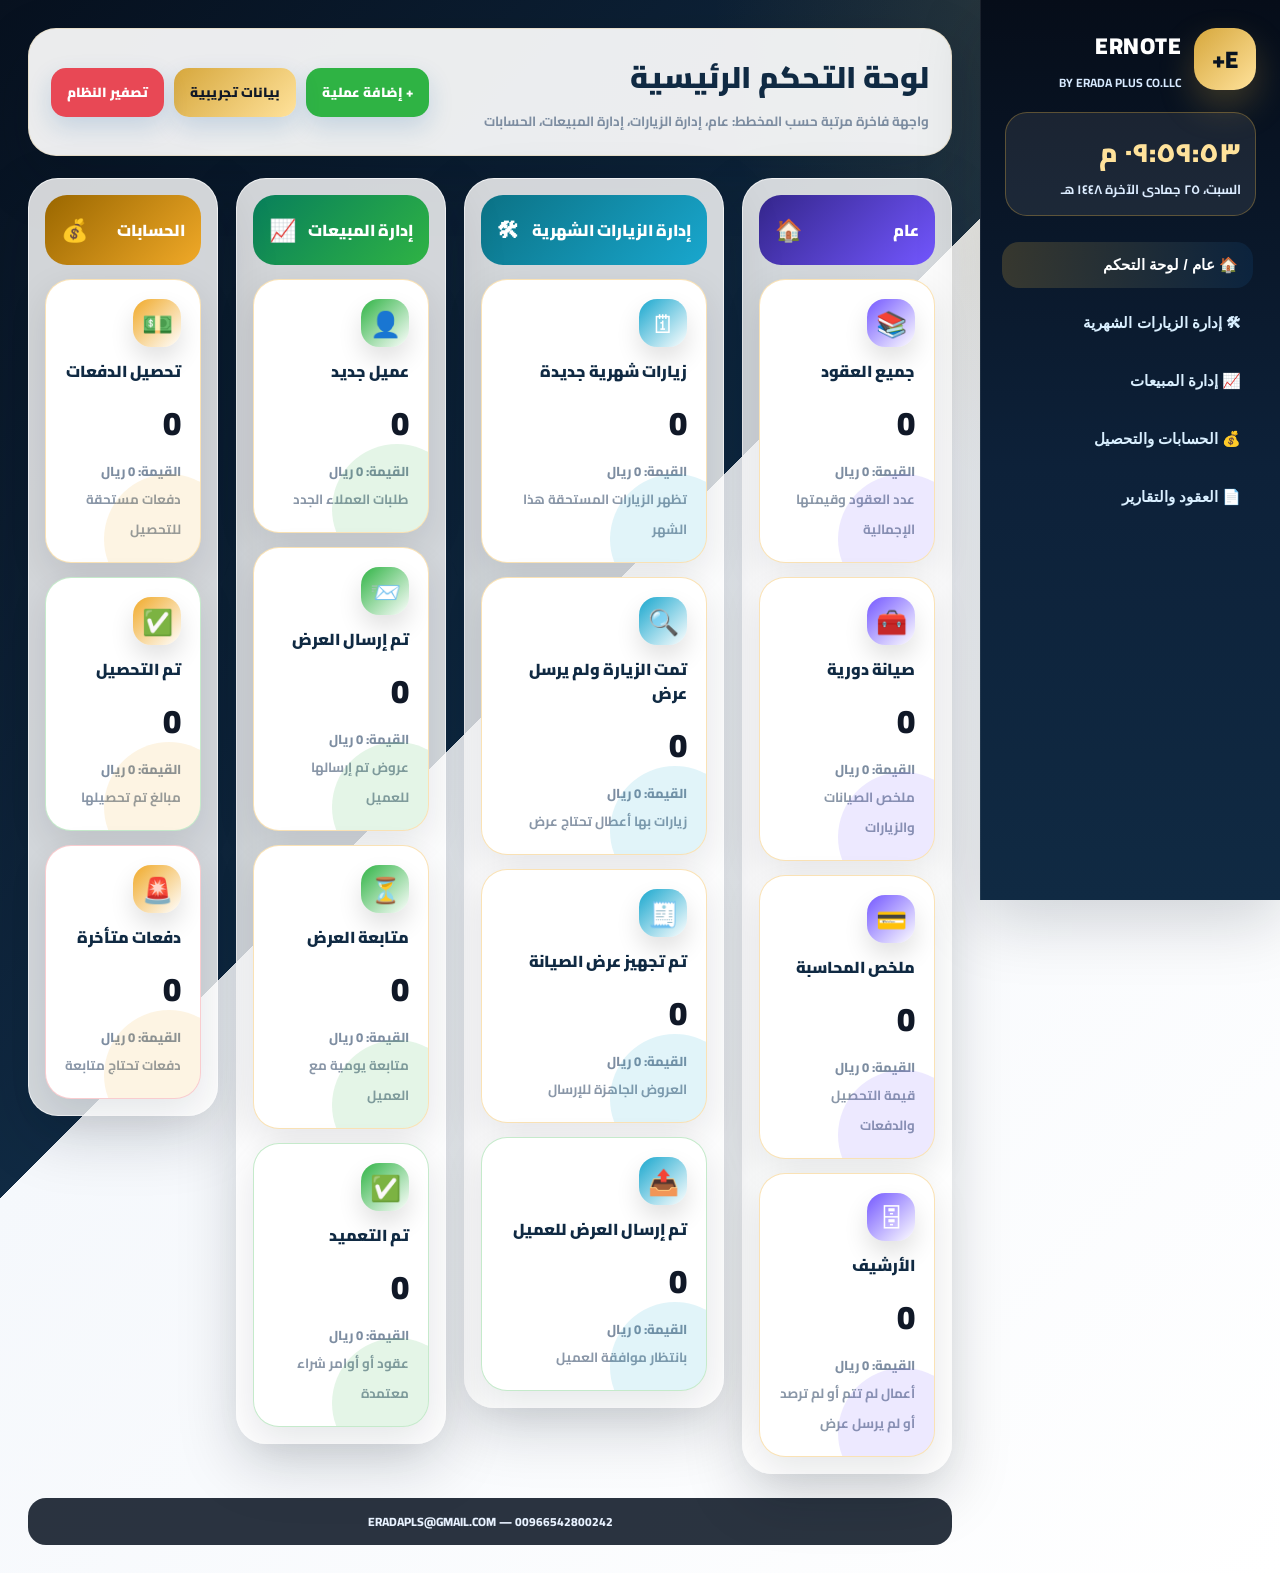
==== commit f06a8ce4: "Add files via upload" ====
--- a/index.html
+++ b/index.html
@@ -1,59 +1,83 @@
-
-<!DOCTYPE html>
+<!doctype html>
 <html lang="ar" dir="rtl">
 <head>
-<meta charset="UTF-8">
-<title>ERNOTE ELITE V2</title>
-<style>
-body{
-font-family:Tahoma;
-background:#0f172a;
-color:white;
-padding:40px;
-}
-.card{
-background:#1e293b;
-padding:25px;
-border-radius:20px;
-margin-bottom:20px;
-border:1px solid #334155;
-}
-.gold{color:#fbbf24}
-.blue{color:#38bdf8}
-.green{color:#4ade80}
-.red{color:#f87171}
-</style>
+  <meta charset="UTF-8" />
+  <meta name="viewport" content="width=device-width, initial-scale=1.0" />
+  <title>ERNOTE - ERADA PLUS</title>
+  <link rel="preconnect" href="https://fonts.googleapis.com">
+  <link rel="preconnect" href="https://fonts.gstatic.com" crossorigin>
+  <link href="https://fonts.googleapis.com/css2?family=Cairo:wght@400;600;700;800;900&family=Tajawal:wght@400;500;700;800;900&display=swap" rel="stylesheet">
+  <style>
+    :root{
+      --black:#07111f;--black2:#0c1628;--navy:#102a43;--blue:#145da0;--blue2:#0b7cc3;--gold:#d6a73c;--gold2:#ffe29b;--white:#ffffff;--muted:#7d8da1;
+      --visit:#19a7ce;--sales:#2fb344;--account:#f0a928;--general:#7357ff;--contract:#e84855;--shadow:0 22px 60px rgba(7,17,31,.17);--radius:26px
+    }
+    *{box-sizing:border-box}
+    body{margin:0;font-family:'Cairo','Tajawal',Tahoma,Arial,sans-serif;background:radial-gradient(circle at top right,rgba(214,167,60,.24),transparent 28%),linear-gradient(135deg,#07111f 0%,#102a43 42%,#f5f8fc 42%,#ffffff 100%);color:var(--navy)}
+    .app{display:grid;grid-template-columns:300px 1fr;min-height:100vh}.side{background:linear-gradient(180deg,#060d19,#0d2139 52%,#102a43);color:#fff;padding:24px;position:sticky;top:0;height:100vh;box-shadow:var(--shadow);border-left:1px solid rgba(255,255,255,.08)}
+    .brand{display:flex;gap:13px;align-items:center;margin-bottom:18px}.logo{width:62px;height:62px;border-radius:22px;background:linear-gradient(135deg,var(--gold),var(--gold2));display:grid;place-items:center;color:#081321;font-weight:900;font-size:24px;box-shadow:0 16px 35px rgba(214,167,60,.26)}.brand h1{font-size:23px;margin:0;font-weight:900;letter-spacing:.5px}.brand p{margin:4px 0 0;color:#d8eaff;font-size:12px;font-weight:700}.clockPanel{border:1px solid rgba(214,167,60,.35);background:rgba(255,255,255,.08);border-radius:22px;padding:14px;margin-bottom:20px}.time{font-size:27px;font-weight:900;color:var(--gold2)}.date{font-size:13px;color:#dcecff;font-weight:700}.nav button{width:100%;border:0;border-radius:17px;background:transparent;color:#d9efff;padding:14px 15px;margin:6px 0;text-align:right;font-size:15px;font-weight:800;cursor:pointer;transition:.18s}.nav button.active,.nav button:hover{background:linear-gradient(90deg,rgba(214,167,60,.22),rgba(20,93,160,.16));color:#fff;transform:translateX(-3px)}
+    .main{padding:28px}.top{display:flex;justify-content:space-between;gap:15px;align-items:center;margin-bottom:22px;background:rgba(255,255,255,.92);border:1px solid rgba(214,167,60,.2);border-radius:28px;padding:20px 22px;box-shadow:var(--shadow)}.top h2{margin:0;font-size:30px;font-weight:900}.top small{color:var(--muted);font-weight:700}.actions{display:flex;gap:10px;flex-wrap:wrap}.btn{border:0;border-radius:15px;padding:12px 16px;font-weight:900;cursor:pointer;background:var(--blue);color:#fff;font-family:inherit;box-shadow:0 10px 24px rgba(20,93,160,.18)}.btn.red{background:#e84855}.btn.green{background:#2fb344}.btn.gold{background:linear-gradient(135deg,var(--gold),var(--gold2));color:#101827}.btn.dark{background:#101827}.section{display:none}.section.active{display:block}
+    .board{display:grid;grid-template-columns:1.05fr 1.3fr 1.05fr .95fr;gap:18px;align-items:start}.column{border-radius:30px;padding:16px;background:rgba(255,255,255,.82);box-shadow:var(--shadow);border:1px solid rgba(255,255,255,.65)}.colHead{display:flex;align-items:center;justify-content:space-between;border-radius:22px;color:#fff;padding:14px 16px;margin-bottom:14px;font-weight:900}.colHead span{font-size:22px}.generalHead{background:linear-gradient(135deg,#34268c,var(--general))}.visitHead{background:linear-gradient(135deg,#0b7285,var(--visit))}.salesHead{background:linear-gradient(135deg,#087f5b,var(--sales))}.accountHead{background:linear-gradient(135deg,#9a6700,var(--account))}.contractHead{background:linear-gradient(135deg,#b4232f,var(--contract))}
+    .grid{display:grid;grid-template-columns:repeat(4,minmax(180px,1fr));gap:18px}.stack{display:grid;gap:14px}.card{background:#fff;border:1px solid rgba(16,42,67,.08);border-radius:var(--radius);padding:19px;box-shadow:0 14px 38px rgba(7,17,31,.10);cursor:pointer;transition:.2s;position:relative;overflow:hidden;min-height:152px}.card:hover{transform:translateY(-5px);box-shadow:0 22px 55px rgba(7,17,31,.16)}.card:before{content:"";position:absolute;inset:auto -34px -42px auto;width:130px;height:130px;border-radius:50%;opacity:.13;background:var(--accent)}.card .icon{width:48px;height:48px;border-radius:18px;display:grid;place-items:center;font-size:25px;background:linear-gradient(135deg,var(--accent),rgba(255,255,255,.25));color:#fff;box-shadow:0 12px 25px rgba(0,0,0,.12)}.card h3{margin:12px 0 9px;font-size:16px;font-weight:900;line-height:1.5}.num{font-size:33px;font-weight:900;color:#101827}.value{color:var(--muted);margin-top:5px;font-size:13px;font-weight:800}.card small{color:#8a97a8;font-weight:700}.visitCard{--accent:var(--visit)}.salesCard{--accent:var(--sales)}.accountCard{--accent:var(--account)}.generalCard{--accent:var(--general)}.contractCard{--accent:var(--contract)}.redGlow{border-color:rgba(232,72,85,.28)}.greenGlow{border-color:rgba(47,179,68,.28)}.goldGlow{border-color:rgba(240,169,40,.34)}
+    .tableWrap{background:#fff;border-radius:22px;box-shadow:var(--shadow);overflow:hidden;margin-top:20px}table{width:100%;border-collapse:collapse}th,td{padding:13px;border-bottom:1px solid #edf2f7;text-align:right;font-size:14px}th{background:#f0f7ff;color:#173b5f;font-weight:900}.modal{position:fixed;inset:0;background:rgba(8,25,43,.62);display:none;align-items:center;justify-content:center;padding:18px;z-index:5}.modal.show{display:flex}.box{width:min(1180px,96vw);max-height:88vh;overflow:auto;background:#fff;border-radius:30px;box-shadow:0 30px 80px rgba(0,0,0,.28);padding:22px}.boxHead{display:flex;justify-content:space-between;align-items:center;gap:12px;margin-bottom:15px}.form{display:grid;grid-template-columns:repeat(4,1fr);gap:12px;background:#f8fbff;padding:16px;border-radius:20px;margin-bottom:15px}input,select,textarea{width:100%;border:1px solid #d8e6f3;border-radius:13px;padding:11px;background:#fff;font-family:inherit;font-weight:700}textarea{min-height:42px}.close{background:#eef3f7;color:#102a43}.footer{margin-top:24px;color:#e8f2ff;background:rgba(7,17,31,.85);border-radius:18px;padding:12px;font-size:12px;text-align:center;font-weight:800}
+    @media(max-width:1200px){.board{grid-template-columns:1fr 1fr}.grid{grid-template-columns:1fr 1fr}}@media(max-width:900px){.app{grid-template-columns:1fr}.side{height:auto;position:relative}.board,.grid{grid-template-columns:1fr}.form{grid-template-columns:1fr}.top{display:block}.actions{margin-top:12px}}
+  </style>
 </head>
 <body>
-<h1 class="gold">ERNOTE ELITE V2</h1>
-<div class="card">
-<h2 class="blue">إدارة الزيارات</h2>
-<p>زيارات الشهر الحالية - تمت الزيارة - العقود المنتهية</p>
+<div class="app">
+  <aside class="side">
+    <div class="brand"><div class="logo">E+</div><div><h1>ERNOTE</h1><p>BY ERADA PLUS CO.LLC</p></div></div>
+    <div class="clockPanel"><div class="time" id="clock">--:--</div><div class="date" id="today">--</div></div>
+    <div class="nav">
+      <button class="active" onclick="show('home',this)">🏠 عام / لوحة التحكم</button>
+      <button onclick="show('visits',this)">🛠 إدارة الزيارات الشهرية</button>
+      <button onclick="show('sales',this)">📈 إدارة المبيعات</button>
+      <button onclick="show('accounting',this)">💰 الحسابات والتحصيل</button>
+      <button onclick="show('contracts',this)">📄 العقود والتقارير</button>
+    </div>
+  </aside>
+  <main class="main">
+    <div class="top"><div><h2 id="title">لوحة التحكم الرئيسية</h2><small>واجهة فاخرة مرتبة حسب المخطط: عام، إدارة الزيارات، إدارة المبيعات، الحسابات</small></div><div class="actions"><button class="btn green" onclick="openModal(currentModule)">+ إضافة عملية</button><button class="btn gold" onclick="seedData()">بيانات تجريبية</button><button class="btn red" onclick="clearAll()">تصفير النظام</button></div></div>
+    <section id="home" class="section active"><div id="homeGrid" class="board"></div></section>
+    <section id="visits" class="section"><div class="column"><div class="colHead visitHead">إدارة الزيارات الشهرية <span>🛠</span></div><div id="visitsGrid" class="grid"></div></div></section>
+    <section id="sales" class="section"><div class="column"><div class="colHead salesHead">إدارة المبيعات <span>📈</span></div><div id="salesGrid" class="grid"></div></div></section>
+    <section id="accounting" class="section"><div class="column"><div class="colHead accountHead">الحسابات والتحصيل <span>💰</span></div><div id="accountingGrid" class="grid"></div></div></section>
+    <section id="contracts" class="section"><div class="column"><div class="colHead contractHead">العقود والتقارير <span>📄</span></div><div id="contractsGrid" class="grid"></div></div></section>
+    <div class="footer">00966542800242 — ERADAPLS@GMAIL.COM</div>
+  </main>
 </div>
-
-<div class="card">
-<h2 class="green">إدارة العقود والتحصيل</h2>
-<p>دفعة أولى - دفعة ثانية - حالة السداد</p>
-</div>
-
-<div class="card">
-<h2 class="red">التنبيهات والمتابعات</h2>
-<p>متابعة عروض الأسعار كل 3 أيام + العقود التي شارفت على الانتهاء</p>
-</div>
-
-<div class="card">
-<h2>الوقت والتاريخ</h2>
-<p id="clock"></p>
-</div>
-
+<div class="modal" id="modal"><div class="box"><div class="boxHead"><h2 id="modalTitle">التفاصيل</h2><div><button class="btn gold" onclick="exportCSV()">تصدير Excel CSV</button> <button class="btn close" onclick="closeModal()">إغلاق</button></div></div><div class="form" id="form"></div><div class="tableWrap"><table><thead id="thead"></thead><tbody id="tbody"></tbody></table></div></div></div>
 <script>
-function updateClock(){
-const now = new Date();
-document.getElementById("clock").innerHTML = now.toLocaleString();
-}
-setInterval(updateClock,1000);
-updateClock();
+const stages={
+ general:{title:'عام',icon:'🏠',cards:[['ALLC','جميع العقود','عدد العقود وقيمتها الإجمالية','📚'],['MAINT','صيانة دورية','ملخص الصيانات والزيارات','🧰'],['FIN','ملخص المحاسبة','قيمة التحصيل والدفعات','💳'],['ARCHG','الأرشيف','أعمال لم تتم أو لم ترصد أو لم يرسل عرض','🗄']]},
+ visits:{title:'إدارة الزيارات الشهرية',icon:'🛠',cards:[['A','زيارات شهرية جديدة','تظهر الزيارات المستحقة هذا الشهر','🗓'],['B','تمت الزيارة ولم يرسل عرض','زيارات بها أعطال تحتاج عرض','🔍'],['C','تم تجهيز عرض الصيانة','العروض الجاهزة للإرسال','🧾'],['D','تم إرسال العرض للعميل','بانتظار موافقة العميل','📤']]},
+ sales:{title:'إدارة المبيعات',icon:'📈',cards:[['A1','عميل جديد','طلبات العملاء الجدد','👤'],['B1','تم إرسال العرض','عروض تم إرسالها للعميل','📨'],['C1','متابعة العرض','متابعة يومية مع العميل','⏳'],['D1','تم التعميد','عقود أو أوامر شراء معتمدة','✅']]},
+ accounting:{title:'الحسابات والتحصيل',icon:'💰',cards:[['INV','تحصيل الدفعات','دفعات مستحقة للتحصيل','💵'],['PAID','تم التحصيل','مبالغ تم تحصيلها','✅'],['DUE','دفعات متأخرة','دفعات تحتاج متابعة','🚨']]},
+ contracts:{title:'العقود والتقارير',icon:'📄',cards:[['ALL','جميع العقود','عدد العقود وقيمتها','📚'],['REPORT','التقارير الفنية','تقارير PDF وروابط مرفوعة','📎'],['EXP','عقود شارفت على الانتهاء','15 يوم أو أقل','🔴'],['ARCH','الأرشيف','لم يتم أو لم يرصد أو لم يرسل عرض','🗄']]}
+};
+let data=JSON.parse(localStorage.getItem('ernoteData')||'[]'), currentModule='visits', currentStage=null;
+function save(){localStorage.setItem('ernoteData',JSON.stringify(data));render()}
+function show(id,btn){document.querySelectorAll('.section').forEach(s=>s.classList.remove('active'));document.getElementById(id).classList.add('active');document.querySelectorAll('.nav button').forEach(b=>b.classList.remove('active'));btn&&btn.classList.add('active');currentModule=id==='home'?'visits':id;document.getElementById('title').textContent=id==='home'?'لوحة التحكم الرئيسية':stages[id].title;render()}
+function sum(arr){return arr.reduce((a,b)=>a+(+b.amount||0),0).toLocaleString('en-US')}
+function count(module,stage){return data.filter(x=>x.module===module && (stage?x.stage===stage:true))}
+function generalCount(stage){if(stage==='ALLC')return data.filter(x=>x.module==='contracts'||x.stage==='D1'); if(stage==='MAINT')return data.filter(x=>x.module==='visits'); if(stage==='FIN')return data.filter(x=>x.module==='accounting'); if(stage==='ARCHG')return data.filter(x=>x.stage==='ARCH'); return []}
+function card(module,c){let arr=module==='general'?generalCount(c[0]):count(module,c[0]);let cls=(module==='general'?'generalCard':module==='visits'?'visitCard':module==='sales'?'salesCard':module==='accounting'?'accountCard':'contractCard')+' '+(c[0]==='EXP'||c[0]==='DUE'?'redGlow':c[0].includes('D')||c[0]==='PAID'?'greenGlow':'goldGlow');let click=module==='general'?`openGeneral('${c[0]}')`:`openModal('${module}','${c[0]}')`;return `<div class="card ${cls}" onclick="${click}"><div class="icon">${c[3]}</div><h3>${c[1]}</h3><div class="num">${arr.length}</div><div class="value">القيمة: ${sum(arr)} ريال</div><small>${c[2]}</small></div>`}
+function renderGrid(module){document.getElementById(module+'Grid').innerHTML=stages[module].cards.map(c=>card(module,c)).join('')}
+function render(){['visits','sales','accounting','contracts'].forEach(renderGrid);document.getElementById('homeGrid').innerHTML=`<div class="column"><div class="colHead generalHead">عام <span>🏠</span></div><div class="stack">${stages.general.cards.map(c=>card('general',c)).join('')}</div></div><div class="column"><div class="colHead visitHead">إدارة الزيارات الشهرية <span>🛠</span></div><div class="stack">${stages.visits.cards.map(c=>card('visits',c)).join('')}</div></div><div class="column"><div class="colHead salesHead">إدارة المبيعات <span>📈</span></div><div class="stack">${stages.sales.cards.map(c=>card('sales',c)).join('')}</div></div><div class="column"><div class="colHead accountHead">الحسابات <span>💰</span></div><div class="stack">${stages.accounting.cards.map(c=>card('accounting',c)).join('')}</div></div>`}
+function openGeneral(stage){let map={ALLC:['contracts',null],MAINT:['visits',null],FIN:['accounting',null],ARCHG:['contracts','ARCH']};openModal(map[stage][0],map[stage][1])}
+function openModal(module='visits',stage=null){currentModule=module;currentStage=stage;let mod=stages[module];let stageName=stage?(mod.cards.find(c=>c[0]===stage)||[])[1]:'إضافة عامة';document.getElementById('modalTitle').textContent=mod.title+' - '+stageName;document.getElementById('modal').classList.add('show');buildForm();buildTable()}
+function closeModal(){document.getElementById('modal').classList.remove('show')}
+function buildForm(){let mod=stages[currentModule];let options=mod.cards.map(c=>`<option value="${c[0]}" ${currentStage===c[0]?'selected':''}>${c[1]}</option>`).join('');document.getElementById('form').innerHTML=`<input id="client" placeholder="اسم العميل"><input id="phone" placeholder="رقم الجوال"><input id="location" placeholder="الموقع"><input id="engineer" placeholder="المسؤول"><input id="amount" type="number" placeholder="القيمة"><select id="stage">${options}</select><textarea id="note" placeholder="ملاحظات / رابط تقرير PDF"></textarea><button class="btn green" onclick="addItem()">حفظ العملية</button>`}
+function addItem(){let item={id:Date.now(),module:currentModule,stage:document.getElementById('stage').value,client:val('client'),phone:val('phone'),location:val('location'),engineer:val('engineer'),amount:val('amount'),note:val('note'),date:new Date().toLocaleDateString('ar-SA')};data.push(item);save();buildTable();buildForm()}
+function val(id){return document.getElementById(id).value.trim()}
+function buildTable(){let mod=stages[currentModule];let rows=data.filter(x=>x.module===currentModule && (!currentStage||x.stage===currentStage));document.getElementById('thead').innerHTML='<tr><th>#</th><th>العميل</th><th>الجوال</th><th>الموقع</th><th>المسؤول</th><th>القيمة</th><th>الحالة</th><th>ملاحظات</th><th>إجراء</th></tr>';document.getElementById('tbody').innerHTML=rows.map((x,i)=>`<tr><td>${i+1}</td><td>${x.client||'-'}</td><td>${x.phone||'-'}</td><td>${x.location||'-'}</td><td>${x.engineer||'-'}</td><td>${(+x.amount||0).toLocaleString('en-US')}</td><td><select onchange="move(${x.id},this.value)">${mod.cards.map(c=>`<option value="${c[0]}" ${x.stage===c[0]?'selected':''}>${c[1]}</option>`).join('')}</select></td><td>${x.note||'-'}</td><td><button class="btn red" onclick="del(${x.id})">حذف</button></td></tr>`).join('')||'<tr><td colspan="9">لا توجد بيانات</td></tr>'}
+function move(id,stage){let x=data.find(i=>i.id===id); if(x){x.stage=stage; save(); buildTable()}}
+function del(id){if(confirm('حذف السجل؟')){data=data.filter(x=>x.id!==id);save();buildTable()}}
+function exportCSV(){let rows=data.filter(x=>x.module===currentModule && (!currentStage||x.stage===currentStage));let csv='client,phone,location,engineer,amount,stage,note,date\n'+rows.map(x=>[x.client,x.phone,x.location,x.engineer,x.amount,x.stage,x.note,x.date].map(v=>'"'+String(v||'').replaceAll('"','""')+'"').join(',')).join('\n');let a=document.createElement('a');a.href=URL.createObjectURL(new Blob([csv],{type:'text/csv;charset=utf-8'}));a.download='ernote-export.csv';a.click()}
+function seedData(){data=[{id:1,module:'visits',stage:'A',client:'فندق فيو',phone:'0500000000',location:'المدينة',engineer:'أحمد',amount:240,note:'زيارة شهرية مستحقة',date:'اليوم'},{id:2,module:'visits',stage:'B',client:'برج السلام',phone:'0551111111',location:'قباء',engineer:'محمد',amount:0,note:'مضخة تحتاج صيانة',date:'اليوم'},{id:3,module:'sales',stage:'A1',client:'مجمع تجاري',phone:'0562222222',location:'العزيزية',engineer:'المبيعات',amount:5000,note:'عميل جديد',date:'اليوم'},{id:4,module:'sales',stage:'D1',client:'مصنع المدينة',phone:'0573333333',location:'الصناعية',engineer:'عثمان',amount:18000,note:'تم التعميد',date:'اليوم'},{id:5,module:'accounting',stage:'INV',client:'مصنع المدينة',phone:'0573333333',location:'الصناعية',engineer:'المحاسب',amount:9000,note:'الدفعة الأولى',date:'اليوم'},{id:6,module:'contracts',stage:'EXP',client:'فندق قديم',phone:'0584444444',location:'المركزية',engineer:'خالد',amount:12000,note:'باقي 12 يوم',date:'اليوم'}];save()}
+function clearAll(){if(confirm('سيتم حذف كل البيانات')){data=[];save()}}
+function updateClock(){let now=new Date();document.getElementById('clock').textContent=now.toLocaleTimeString('ar-SA',{hour:'2-digit',minute:'2-digit',second:'2-digit'});document.getElementById('today').textContent=now.toLocaleDateString('ar-SA',{weekday:'long',year:'numeric',month:'long',day:'numeric'})}
+setInterval(updateClock,1000);updateClock();render();
 </script>
-
 </body>
 </html>
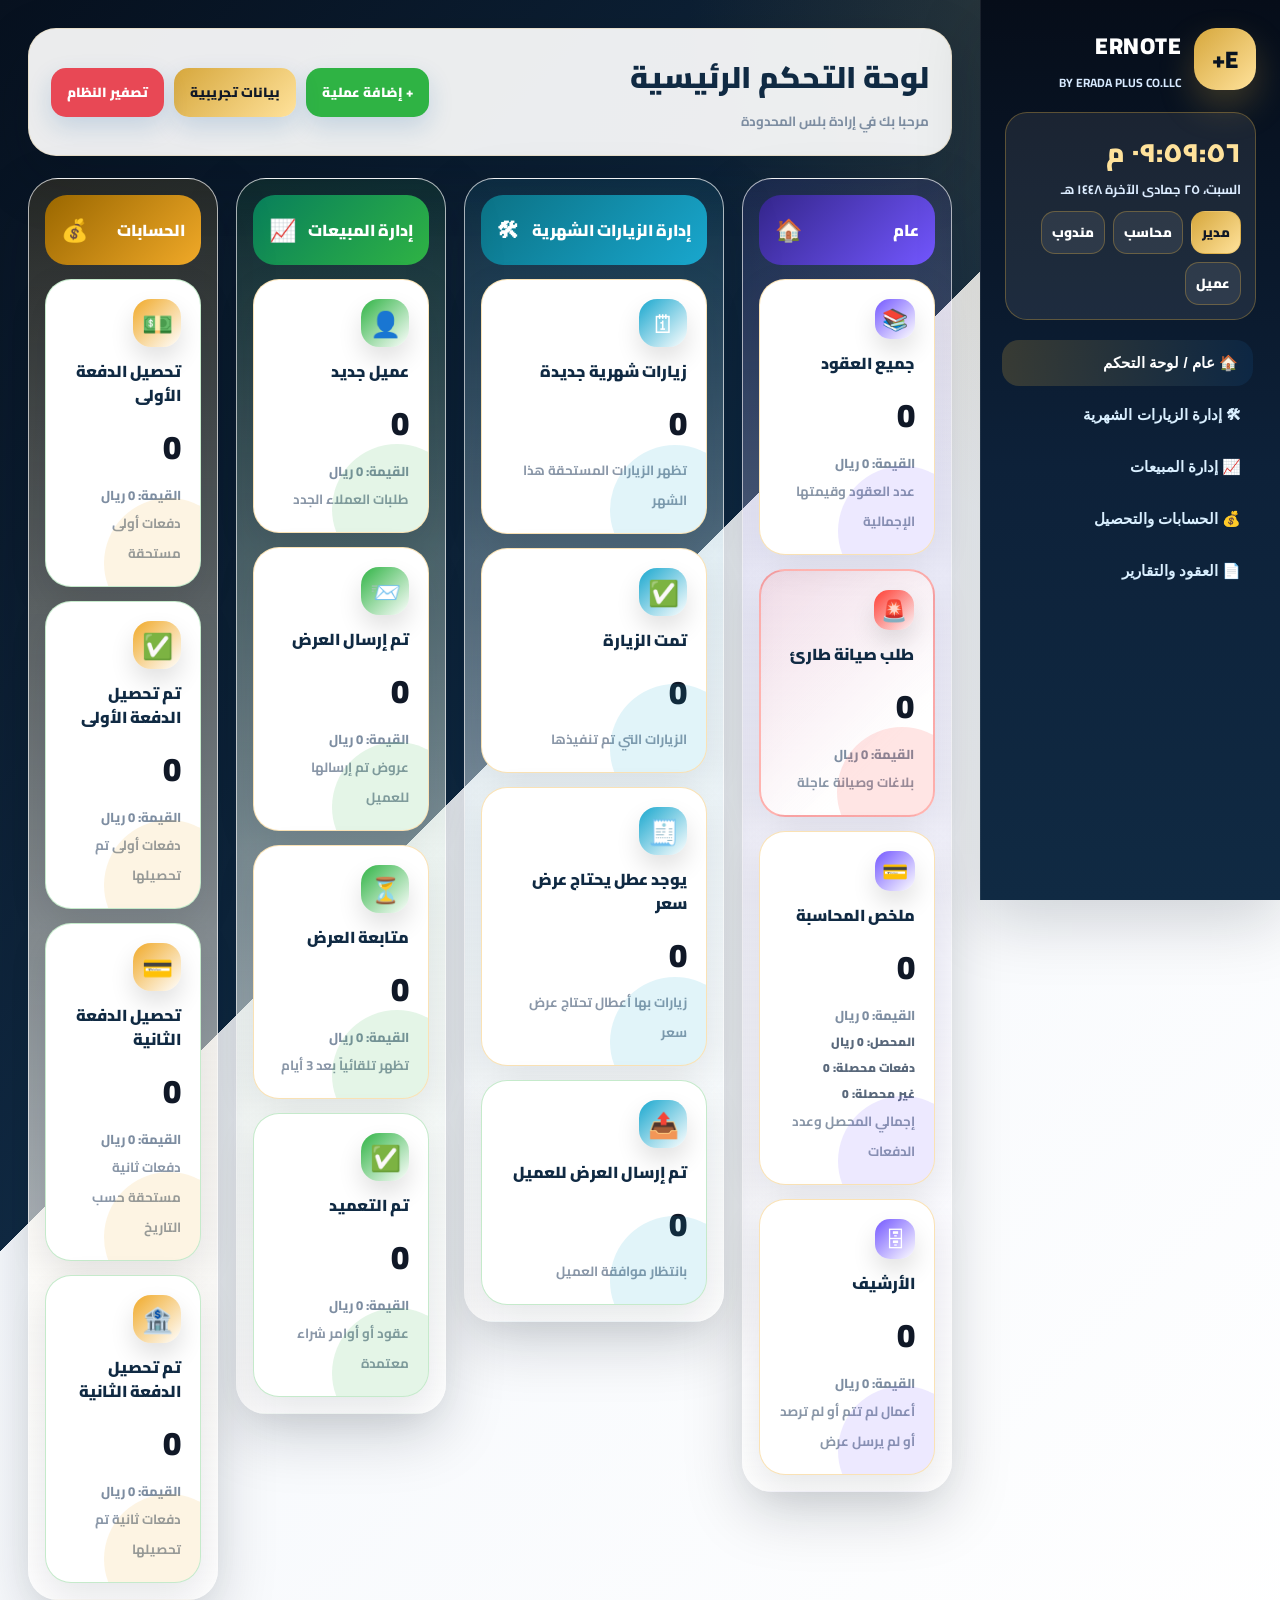
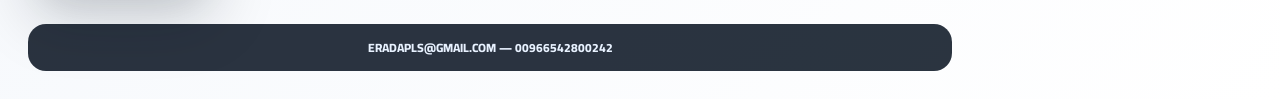
==== commit 9ff7da43: "Rename index[1].html to index.html" ====
--- a/index.html
+++ b/index.html
@@ -20,6 +20,20 @@
     .board{display:grid;grid-template-columns:1.05fr 1.3fr 1.05fr .95fr;gap:18px;align-items:start}.column{border-radius:30px;padding:16px;background:rgba(255,255,255,.82);box-shadow:var(--shadow);border:1px solid rgba(255,255,255,.65)}.colHead{display:flex;align-items:center;justify-content:space-between;border-radius:22px;color:#fff;padding:14px 16px;margin-bottom:14px;font-weight:900}.colHead span{font-size:22px}.generalHead{background:linear-gradient(135deg,#34268c,var(--general))}.visitHead{background:linear-gradient(135deg,#0b7285,var(--visit))}.salesHead{background:linear-gradient(135deg,#087f5b,var(--sales))}.accountHead{background:linear-gradient(135deg,#9a6700,var(--account))}.contractHead{background:linear-gradient(135deg,#b4232f,var(--contract))}
     .grid{display:grid;grid-template-columns:repeat(4,minmax(180px,1fr));gap:18px}.stack{display:grid;gap:14px}.card{background:#fff;border:1px solid rgba(16,42,67,.08);border-radius:var(--radius);padding:19px;box-shadow:0 14px 38px rgba(7,17,31,.10);cursor:pointer;transition:.2s;position:relative;overflow:hidden;min-height:152px}.card:hover{transform:translateY(-5px);box-shadow:0 22px 55px rgba(7,17,31,.16)}.card:before{content:"";position:absolute;inset:auto -34px -42px auto;width:130px;height:130px;border-radius:50%;opacity:.13;background:var(--accent)}.card .icon{width:48px;height:48px;border-radius:18px;display:grid;place-items:center;font-size:25px;background:linear-gradient(135deg,var(--accent),rgba(255,255,255,.25));color:#fff;box-shadow:0 12px 25px rgba(0,0,0,.12)}.card h3{margin:12px 0 9px;font-size:16px;font-weight:900;line-height:1.5}.num{font-size:33px;font-weight:900;color:#101827}.value{color:var(--muted);margin-top:5px;font-size:13px;font-weight:800}.card small{color:#8a97a8;font-weight:700}.visitCard{--accent:var(--visit)}.salesCard{--accent:var(--sales)}.accountCard{--accent:var(--account)}.generalCard{--accent:var(--general)}.contractCard{--accent:var(--contract)}.redGlow{border-color:rgba(232,72,85,.28)}.greenGlow{border-color:rgba(47,179,68,.28)}.goldGlow{border-color:rgba(240,169,40,.34)}
     .tableWrap{background:#fff;border-radius:22px;box-shadow:var(--shadow);overflow:hidden;margin-top:20px}table{width:100%;border-collapse:collapse}th,td{padding:13px;border-bottom:1px solid #edf2f7;text-align:right;font-size:14px}th{background:#f0f7ff;color:#173b5f;font-weight:900}.modal{position:fixed;inset:0;background:rgba(8,25,43,.62);display:none;align-items:center;justify-content:center;padding:18px;z-index:5}.modal.show{display:flex}.box{width:min(1180px,96vw);max-height:88vh;overflow:auto;background:#fff;border-radius:30px;box-shadow:0 30px 80px rgba(0,0,0,.28);padding:22px}.boxHead{display:flex;justify-content:space-between;align-items:center;gap:12px;margin-bottom:15px}.form{display:grid;grid-template-columns:repeat(4,1fr);gap:12px;background:#f8fbff;padding:16px;border-radius:20px;margin-bottom:15px}input,select,textarea{width:100%;border:1px solid #d8e6f3;border-radius:13px;padding:11px;background:#fff;font-family:inherit;font-weight:700}textarea{min-height:42px}.close{background:#eef3f7;color:#102a43}.footer{margin-top:24px;color:#e8f2ff;background:rgba(7,17,31,.85);border-radius:18px;padding:12px;font-size:12px;text-align:center;font-weight:800}
+
+    .generalCard .icon{width:40px;height:40px;font-size:21px;border-radius:15px}
+    .column:has(.generalHead){background:linear-gradient(180deg,rgba(115,87,255,.10),rgba(255,255,255,.82))}
+    .column:has(.visitHead){background:linear-gradient(180deg,rgba(25,167,206,.10),rgba(255,255,255,.82))}
+    .column:has(.salesHead){background:linear-gradient(180deg,rgba(47,179,68,.10),rgba(255,255,255,.82))}
+    .column:has(.accountHead){background:linear-gradient(180deg,rgba(240,169,40,.12),rgba(255,255,255,.82))}
+    .column:has(.contractHead){background:linear-gradient(180deg,rgba(232,72,85,.10),rgba(255,255,255,.82))}
+    .emergencyCard{--accent:#ff3b30!important;border:2px solid rgba(255,59,48,.38)!important;background:linear-gradient(135deg,rgba(255,59,48,.10),#fff 74%)!important}
+    .visitCard .value{display:none}
+    .rolebar{display:flex;gap:8px;flex-wrap:wrap;margin-top:10px}
+    .rolechip{border:1px solid rgba(214,167,60,.35);background:rgba(255,255,255,.08);color:#fff;border-radius:14px;padding:8px 10px;font-weight:900;cursor:pointer;font-family:inherit}
+    .rolechip.active{background:linear-gradient(135deg,var(--gold),var(--gold2));color:#101827}
+    .miniStat{display:block;font-size:12px;font-weight:900;color:#59687b;margin-top:3px}
+
     @media(max-width:1200px){.board{grid-template-columns:1fr 1fr}.grid{grid-template-columns:1fr 1fr}}@media(max-width:900px){.app{grid-template-columns:1fr}.side{height:auto;position:relative}.board,.grid{grid-template-columns:1fr}.form{grid-template-columns:1fr}.top{display:block}.actions{margin-top:12px}}
   </style>
 </head>
@@ -27,7 +41,7 @@
 <div class="app">
   <aside class="side">
     <div class="brand"><div class="logo">E+</div><div><h1>ERNOTE</h1><p>BY ERADA PLUS CO.LLC</p></div></div>
-    <div class="clockPanel"><div class="time" id="clock">--:--</div><div class="date" id="today">--</div></div>
+    <div class="clockPanel"><div class="time" id="clock">--:--</div><div class="date" id="today">--</div><div class="rolebar"><button class="rolechip active" onclick="setRole(\'manager\',this)">مدير</button><button class="rolechip" onclick="setRole(\'accountant\',this)">محاسب</button><button class="rolechip" onclick="setRole(\'sales\',this)">مندوب</button><button class="rolechip" onclick="setRole(\'client\',this)">عميل</button></div></div>
     <div class="nav">
       <button class="active" onclick="show('home',this)">🏠 عام / لوحة التحكم</button>
       <button onclick="show('visits',this)">🛠 إدارة الزيارات الشهرية</button>
@@ -37,7 +51,7 @@
     </div>
   </aside>
   <main class="main">
-    <div class="top"><div><h2 id="title">لوحة التحكم الرئيسية</h2><small>واجهة فاخرة مرتبة حسب المخطط: عام، إدارة الزيارات، إدارة المبيعات، الحسابات</small></div><div class="actions"><button class="btn green" onclick="openModal(currentModule)">+ إضافة عملية</button><button class="btn gold" onclick="seedData()">بيانات تجريبية</button><button class="btn red" onclick="clearAll()">تصفير النظام</button></div></div>
+    <div class="top"><div><h2 id="title">لوحة التحكم الرئيسية</h2><small>مرحبا بك في إرادة بلس المحدودة</small></div><div class="actions"><button class="btn green" onclick="openModal(currentModule)">+ إضافة عملية</button><button class="btn gold" onclick="seedData()">بيانات تجريبية</button><button class="btn red" onclick="clearAll()">تصفير النظام</button></div></div>
     <section id="home" class="section active"><div id="homeGrid" class="board"></div></section>
     <section id="visits" class="section"><div class="column"><div class="colHead visitHead">إدارة الزيارات الشهرية <span>🛠</span></div><div id="visitsGrid" class="grid"></div></div></section>
     <section id="sales" class="section"><div class="column"><div class="colHead salesHead">إدارة المبيعات <span>📈</span></div><div id="salesGrid" class="grid"></div></div></section>
@@ -47,37 +61,186 @@
   </main>
 </div>
 <div class="modal" id="modal"><div class="box"><div class="boxHead"><h2 id="modalTitle">التفاصيل</h2><div><button class="btn gold" onclick="exportCSV()">تصدير Excel CSV</button> <button class="btn close" onclick="closeModal()">إغلاق</button></div></div><div class="form" id="form"></div><div class="tableWrap"><table><thead id="thead"></thead><tbody id="tbody"></tbody></table></div></div></div>
+
 <script>
 const stages={
- general:{title:'عام',icon:'🏠',cards:[['ALLC','جميع العقود','عدد العقود وقيمتها الإجمالية','📚'],['MAINT','صيانة دورية','ملخص الصيانات والزيارات','🧰'],['FIN','ملخص المحاسبة','قيمة التحصيل والدفعات','💳'],['ARCHG','الأرشيف','أعمال لم تتم أو لم ترصد أو لم يرسل عرض','🗄']]},
- visits:{title:'إدارة الزيارات الشهرية',icon:'🛠',cards:[['A','زيارات شهرية جديدة','تظهر الزيارات المستحقة هذا الشهر','🗓'],['B','تمت الزيارة ولم يرسل عرض','زيارات بها أعطال تحتاج عرض','🔍'],['C','تم تجهيز عرض الصيانة','العروض الجاهزة للإرسال','🧾'],['D','تم إرسال العرض للعميل','بانتظار موافقة العميل','📤']]},
- sales:{title:'إدارة المبيعات',icon:'📈',cards:[['A1','عميل جديد','طلبات العملاء الجدد','👤'],['B1','تم إرسال العرض','عروض تم إرسالها للعميل','📨'],['C1','متابعة العرض','متابعة يومية مع العميل','⏳'],['D1','تم التعميد','عقود أو أوامر شراء معتمدة','✅']]},
- accounting:{title:'الحسابات والتحصيل',icon:'💰',cards:[['INV','تحصيل الدفعات','دفعات مستحقة للتحصيل','💵'],['PAID','تم التحصيل','مبالغ تم تحصيلها','✅'],['DUE','دفعات متأخرة','دفعات تحتاج متابعة','🚨']]},
+ general:{title:'عام',icon:'🏠',cards:[['ALLC','جميع العقود','عدد العقود وقيمتها الإجمالية','📚'],['MAINT','طلب صيانة طارئ','بلاغات وصيانة عاجلة','🚨'],['FIN','ملخص المحاسبة','إجمالي المحصل وعدد الدفعات','💳'],['ARCHG','الأرشيف','أعمال لم تتم أو لم ترصد أو لم يرسل عرض','🗄']]},
+ visits:{title:'إدارة الزيارات الشهرية',icon:'🛠',cards:[['A','زيارات شهرية جديدة','تظهر الزيارات المستحقة هذا الشهر','🗓'],['B','تمت الزيارة','الزيارات التي تم تنفيذها','✅'],['C','يوجد عطل يحتاج عرض سعر','زيارات بها أعطال تحتاج عرض سعر','🧾'],['D','تم إرسال العرض للعميل','بانتظار موافقة العميل','📤']]},
+ sales:{title:'إدارة المبيعات',icon:'📈',cards:[['A1','عميل جديد','طلبات العملاء الجدد','👤'],['B1','تم إرسال العرض','عروض تم إرسالها للعميل','📨'],['C1','متابعة العرض','تظهر تلقائياً بعد 3 أيام','⏳'],['D1','تم التعميد','عقود أو أوامر شراء معتمدة','✅']]},
+ accounting:{title:'الحسابات والتحصيل',icon:'💰',cards:[['P1DUE','تحصيل الدفعة الأولى','دفعات أولى مستحقة','💵'],['P1PAID','تم تحصيل الدفعة الأولى','دفعات أولى تم تحصيلها','✅'],['P2DUE','تحصيل الدفعة الثانية','دفعات ثانية مستحقة حسب التاريخ','💳'],['P2PAID','تم تحصيل الدفعة الثانية','دفعات ثانية تم تحصيلها','🏦']]},
  contracts:{title:'العقود والتقارير',icon:'📄',cards:[['ALL','جميع العقود','عدد العقود وقيمتها','📚'],['REPORT','التقارير الفنية','تقارير PDF وروابط مرفوعة','📎'],['EXP','عقود شارفت على الانتهاء','15 يوم أو أقل','🔴'],['ARCH','الأرشيف','لم يتم أو لم يرصد أو لم يرسل عرض','🗄']]}
 };
-let data=JSON.parse(localStorage.getItem('ernoteData')||'[]'), currentModule='visits', currentStage=null;
-function save(){localStorage.setItem('ernoteData',JSON.stringify(data));render()}
+let data=JSON.parse(localStorage.getItem('ernoteData')||'[]'), currentModule='visits', currentStage=null, editId=null, currentRole=localStorage.getItem('ernoteRole')||'manager';
+function todayISO(){return new Date().toISOString().slice(0,10)}
+function parseDate(d){return d?new Date(d+'T00:00:00'):null}
+function addMonths(date, months){let d=new Date(date);d.setMonth(d.getMonth()+months);return d}
+function daysBetween(a,b){return Math.ceil((parseDate(b)-parseDate(a))/(1000*60*60*24))}
+function isCurrentMonth(iso){let d=parseDate(iso), n=new Date();return d && d.getFullYear()===n.getFullYear() && d.getMonth()===n.getMonth()}
+function dueNow(iso){return parseDate(iso) && parseDate(iso)<=parseDate(todayISO())}
+function saveRaw(){localStorage.setItem('ernoteData',JSON.stringify(data))}
+function save(){localStorage.setItem('ernoteData',JSON.stringify(data));runAutomation();localStorage.setItem('ernoteData',JSON.stringify(data));render()}
+function setRole(role,btn){currentRole=role;localStorage.setItem('ernoteRole',role);document.querySelectorAll('.rolechip').forEach(b=>b.classList.remove('active'));btn&&btn.classList.add('active');applyRole();render()}
+function applyRole(){
+  document.querySelectorAll('.nav button').forEach(b=>b.style.display='block');
+  const buttons=document.querySelectorAll('.nav button');
+  if(currentRole==='accountant'){buttons.forEach((b,i)=>b.style.display=(i===0||i===3)?'block':'none'); if(document.getElementById('accounting')) show('accounting',buttons[3]);}
+  if(currentRole==='sales'){buttons.forEach((b,i)=>b.style.display=(i===0||i===2)?'block':'none'); if(document.getElementById('sales')) show('sales',buttons[2]);}
+  if(currentRole==='client'){buttons.forEach((b,i)=>b.style.display=(i===0||i===1||i===4)?'block':'none'); if(document.getElementById('visits')) show('visits',buttons[1]);}
+}
+function runAutomation(){
+  const today=todayISO();
+  data.forEach(x=>{
+    if(x.module==='sales' && x.stage==='B1'){
+      let base=x.sentDate||x.createdAt||today;
+      if(daysBetween(base,today)>=3) x.stage='C1';
+    }
+  });
+  data.filter(x=>x.module==='contracts' && (x.stage==='ALL'||x.contractStart)).forEach(c=>{
+    if(c.contractEnd && daysBetween(today,c.contractEnd)<=15 && daysBetween(today,c.contractEnd)>=0) c.stage='EXP';
+    createPaymentFromContract(c,1,c.payment1Amount||Math.round((+c.amount||0)/2),c.payment1Date||c.contractStart||today);
+    let p2Date=c.payment2Date || (c.contractStart ? addMonths(parseDate(c.contractStart),6).toISOString().slice(0,10) : '');
+    if(p2Date) createPaymentFromContract(c,2,c.payment2Amount||Math.round((+c.amount||0)/2),p2Date);
+    generateVisits(c);
+  });
+}
+function createPaymentFromContract(c,no,amount,dueDate){
+  if(!amount||!dueDate) return;
+  let id='PAY-'+c.id+'-'+no;
+  if(data.some(x=>String(x.id)===String(id))) return;
+  if(no===2 && !dueNow(dueDate)) return;
+  data.push({id,linkedContract:c.id,module:'accounting',stage:no===1?'P1DUE':'P2DUE',client:c.client,phone:c.phone,location:c.location,engineer:'المحاسب',amount:+amount||0,note:(no===1?'الدفعة الأولى':'الدفعة الثانية')+' - مستحقة من عقد '+(c.client||''),date:todayISO(),dueDate,installment:no});
+}
+function generateVisits(c){
+  let start=parseDate(c.contractStart); if(!start) return;
+  let freq=c.visitType||'monthly';
+  let interval=freq==='quarterly'?3:1;
+  let end=parseDate(c.contractEnd)||addMonths(start,12);
+  let d=new Date(start), max=0;
+  while(d<=end && max<24){
+    let iso=d.toISOString().slice(0,10);
+    if(isCurrentMonth(iso) && !data.some(x=>String(x.id)==='VIS-'+c.id+'-'+iso)){
+      data.push({id:'VIS-'+c.id+'-'+iso,linkedContract:c.id,module:'visits',stage:'A',client:c.client,phone:c.phone,location:c.location,engineer:c.engineer||'',amount:0,note:'زيارة دورية مستحقة حسب العقد',date:todayISO(),visitDate:iso});
+    }
+    d=addMonths(d,interval); max++;
+  }
+}
+function visibleItems(){
+  let items=data;
+  if(currentRole==='accountant') items=items.filter(x=>x.module==='accounting'||x.module==='contracts');
+  if(currentRole==='sales') items=items.filter(x=>x.module==='sales' || x.engineer==='المندوب');
+  if(currentRole==='client') items=items.filter(x=>x.module==='visits'||x.module==='contracts'||x.module==='emergency');
+  return items;
+}
+function sum(arr){return arr.reduce((a,b)=>a+(+b.amount||0),0).toLocaleString('en-US')}
+function count(module,stage){return visibleItems().filter(x=>x.module===module && (stage?x.stage===stage:true))}
+function generalCount(stage){
+  let items=visibleItems();
+  if(stage==='ALLC')return items.filter(x=>x.module==='contracts'||x.stage==='D1');
+  if(stage==='MAINT')return items.filter(x=>x.module==='emergency'||x.emergency===true);
+  if(stage==='FIN')return items.filter(x=>x.module==='accounting');
+  if(stage==='ARCHG')return items.filter(x=>x.stage==='ARCH');
+  return [];
+}
+function card(module,c){
+  let arr=module==='general'?generalCount(c[0]):count(module,c[0]);
+  let cls=(module==='general'?'generalCard':module==='visits'?'visitCard':module==='sales'?'salesCard':module==='accounting'?'accountCard':'contractCard')+' '+(c[0]==='EXP'||c[0]==='DUE'?'redGlow':c[0].includes('D')||c[0].includes('PAID')?'greenGlow':'goldGlow')+(c[0]==='MAINT'?' emergencyCard':'');
+  let click=module==='general'?`openGeneral('${c[0]}')`:`openModal('${module}','${c[0]}')`;
+  let extra='';
+  if(module==='general'&&c[0]==='FIN'){
+    let paid=visibleItems().filter(x=>x.module==='accounting'&&(x.stage==='P1PAID'||x.stage==='P2PAID'));
+    let unpaid=visibleItems().filter(x=>x.module==='accounting'&&(x.stage==='P1DUE'||x.stage==='P2DUE'));
+    extra=`<span class="miniStat">المحصل: ${sum(paid)} ريال</span><span class="miniStat">دفعات محصلة: ${paid.length}</span><span class="miniStat">غير محصلة: ${unpaid.length}</span>`;
+  }
+  let showValue = module!=='visits';
+  return `<div class="card ${cls}" onclick="${click}"><div class="icon">${c[3]}</div><h3>${c[1]}</h3><div class="num">${arr.length}</div>${showValue?`<div class="value">القيمة: ${sum(arr)} ريال</div>`:''}${extra}<small>${c[2]}</small></div>`;
+}
+function renderGrid(module){document.getElementById(module+'Grid').innerHTML=stages[module].cards.map(c=>card(module,c)).join('')}
+function render(){runAutomation();saveRaw();['visits','sales','accounting','contracts'].forEach(renderGrid);document.getElementById('homeGrid').innerHTML=`<div class="column"><div class="colHead generalHead">عام <span>🏠</span></div><div class="stack">${stages.general.cards.map(c=>card('general',c)).join('')}</div></div><div class="column"><div class="colHead visitHead">إدارة الزيارات الشهرية <span>🛠</span></div><div class="stack">${stages.visits.cards.map(c=>card('visits',c)).join('')}</div></div><div class="column"><div class="colHead salesHead">إدارة المبيعات <span>📈</span></div><div class="stack">${stages.sales.cards.map(c=>card('sales',c)).join('')}</div></div><div class="column"><div class="colHead accountHead">الحسابات <span>💰</span></div><div class="stack">${stages.accounting.cards.map(c=>card('accounting',c)).join('')}</div></div>`}
 function show(id,btn){document.querySelectorAll('.section').forEach(s=>s.classList.remove('active'));document.getElementById(id).classList.add('active');document.querySelectorAll('.nav button').forEach(b=>b.classList.remove('active'));btn&&btn.classList.add('active');currentModule=id==='home'?'visits':id;document.getElementById('title').textContent=id==='home'?'لوحة التحكم الرئيسية':stages[id].title;render()}
-function sum(arr){return arr.reduce((a,b)=>a+(+b.amount||0),0).toLocaleString('en-US')}
-function count(module,stage){return data.filter(x=>x.module===module && (stage?x.stage===stage:true))}
-function generalCount(stage){if(stage==='ALLC')return data.filter(x=>x.module==='contracts'||x.stage==='D1'); if(stage==='MAINT')return data.filter(x=>x.module==='visits'); if(stage==='FIN')return data.filter(x=>x.module==='accounting'); if(stage==='ARCHG')return data.filter(x=>x.stage==='ARCH'); return []}
-function card(module,c){let arr=module==='general'?generalCount(c[0]):count(module,c[0]);let cls=(module==='general'?'generalCard':module==='visits'?'visitCard':module==='sales'?'salesCard':module==='accounting'?'accountCard':'contractCard')+' '+(c[0]==='EXP'||c[0]==='DUE'?'redGlow':c[0].includes('D')||c[0]==='PAID'?'greenGlow':'goldGlow');let click=module==='general'?`openGeneral('${c[0]}')`:`openModal('${module}','${c[0]}')`;return `<div class="card ${cls}" onclick="${click}"><div class="icon">${c[3]}</div><h3>${c[1]}</h3><div class="num">${arr.length}</div><div class="value">القيمة: ${sum(arr)} ريال</div><small>${c[2]}</small></div>`}
-function renderGrid(module){document.getElementById(module+'Grid').innerHTML=stages[module].cards.map(c=>card(module,c)).join('')}
-function render(){['visits','sales','accounting','contracts'].forEach(renderGrid);document.getElementById('homeGrid').innerHTML=`<div class="column"><div class="colHead generalHead">عام <span>🏠</span></div><div class="stack">${stages.general.cards.map(c=>card('general',c)).join('')}</div></div><div class="column"><div class="colHead visitHead">إدارة الزيارات الشهرية <span>🛠</span></div><div class="stack">${stages.visits.cards.map(c=>card('visits',c)).join('')}</div></div><div class="column"><div class="colHead salesHead">إدارة المبيعات <span>📈</span></div><div class="stack">${stages.sales.cards.map(c=>card('sales',c)).join('')}</div></div><div class="column"><div class="colHead accountHead">الحسابات <span>💰</span></div><div class="stack">${stages.accounting.cards.map(c=>card('accounting',c)).join('')}</div></div>`}
-function openGeneral(stage){let map={ALLC:['contracts',null],MAINT:['visits',null],FIN:['accounting',null],ARCHG:['contracts','ARCH']};openModal(map[stage][0],map[stage][1])}
-function openModal(module='visits',stage=null){currentModule=module;currentStage=stage;let mod=stages[module];let stageName=stage?(mod.cards.find(c=>c[0]===stage)||[])[1]:'إضافة عامة';document.getElementById('modalTitle').textContent=mod.title+' - '+stageName;document.getElementById('modal').classList.add('show');buildForm();buildTable()}
+function openGeneral(stage){let map={ALLC:['contracts',null],MAINT:['emergency',null],FIN:['accounting',null],ARCHG:['contracts','ARCH']};openModal(map[stage][0],map[stage][1])}
+function moduleTitle(module){return stages[module]?.title || 'طلبات الصيانة الطارئة'}
+function moduleCards(module){return stages[module]?.cards || [['NEW','طلب جديد','بلاغ طارئ جديد','🚨'],['DONE','تم التنفيذ','طلبات طارئة منفذة','✅']]}
+function openModal(module='visits',stage=null){currentModule=module;currentStage=stage;editId=null;let cards=moduleCards(module);let stageName=stage?(cards.find(c=>c[0]===stage)||[])[1]:'إضافة عامة';document.getElementById('modalTitle').textContent=moduleTitle(module)+' - '+stageName;document.getElementById('modal').classList.add('show');buildForm();buildTable()}
 function closeModal(){document.getElementById('modal').classList.remove('show')}
-function buildForm(){let mod=stages[currentModule];let options=mod.cards.map(c=>`<option value="${c[0]}" ${currentStage===c[0]?'selected':''}>${c[1]}</option>`).join('');document.getElementById('form').innerHTML=`<input id="client" placeholder="اسم العميل"><input id="phone" placeholder="رقم الجوال"><input id="location" placeholder="الموقع"><input id="engineer" placeholder="المسؤول"><input id="amount" type="number" placeholder="القيمة"><select id="stage">${options}</select><textarea id="note" placeholder="ملاحظات / رابط تقرير PDF"></textarea><button class="btn green" onclick="addItem()">حفظ العملية</button>`}
-function addItem(){let item={id:Date.now(),module:currentModule,stage:document.getElementById('stage').value,client:val('client'),phone:val('phone'),location:val('location'),engineer:val('engineer'),amount:val('amount'),note:val('note'),date:new Date().toLocaleDateString('ar-SA')};data.push(item);save();buildTable();buildForm()}
-function val(id){return document.getElementById(id).value.trim()}
-function buildTable(){let mod=stages[currentModule];let rows=data.filter(x=>x.module===currentModule && (!currentStage||x.stage===currentStage));document.getElementById('thead').innerHTML='<tr><th>#</th><th>العميل</th><th>الجوال</th><th>الموقع</th><th>المسؤول</th><th>القيمة</th><th>الحالة</th><th>ملاحظات</th><th>إجراء</th></tr>';document.getElementById('tbody').innerHTML=rows.map((x,i)=>`<tr><td>${i+1}</td><td>${x.client||'-'}</td><td>${x.phone||'-'}</td><td>${x.location||'-'}</td><td>${x.engineer||'-'}</td><td>${(+x.amount||0).toLocaleString('en-US')}</td><td><select onchange="move(${x.id},this.value)">${mod.cards.map(c=>`<option value="${c[0]}" ${x.stage===c[0]?'selected':''}>${c[1]}</option>`).join('')}</select></td><td>${x.note||'-'}</td><td><button class="btn red" onclick="del(${x.id})">حذف</button></td></tr>`).join('')||'<tr><td colspan="9">لا توجد بيانات</td></tr>'}
-function move(id,stage){let x=data.find(i=>i.id===id); if(x){x.stage=stage; save(); buildTable()}}
-function del(id){if(confirm('حذف السجل؟')){data=data.filter(x=>x.id!==id);save();buildTable()}}
-function exportCSV(){let rows=data.filter(x=>x.module===currentModule && (!currentStage||x.stage===currentStage));let csv='client,phone,location,engineer,amount,stage,note,date\n'+rows.map(x=>[x.client,x.phone,x.location,x.engineer,x.amount,x.stage,x.note,x.date].map(v=>'"'+String(v||'').replaceAll('"','""')+'"').join(',')).join('\n');let a=document.createElement('a');a.href=URL.createObjectURL(new Blob([csv],{type:'text/csv;charset=utf-8'}));a.download='ernote-export.csv';a.click()}
-function seedData(){data=[{id:1,module:'visits',stage:'A',client:'فندق فيو',phone:'0500000000',location:'المدينة',engineer:'أحمد',amount:240,note:'زيارة شهرية مستحقة',date:'اليوم'},{id:2,module:'visits',stage:'B',client:'برج السلام',phone:'0551111111',location:'قباء',engineer:'محمد',amount:0,note:'مضخة تحتاج صيانة',date:'اليوم'},{id:3,module:'sales',stage:'A1',client:'مجمع تجاري',phone:'0562222222',location:'العزيزية',engineer:'المبيعات',amount:5000,note:'عميل جديد',date:'اليوم'},{id:4,module:'sales',stage:'D1',client:'مصنع المدينة',phone:'0573333333',location:'الصناعية',engineer:'عثمان',amount:18000,note:'تم التعميد',date:'اليوم'},{id:5,module:'accounting',stage:'INV',client:'مصنع المدينة',phone:'0573333333',location:'الصناعية',engineer:'المحاسب',amount:9000,note:'الدفعة الأولى',date:'اليوم'},{id:6,module:'contracts',stage:'EXP',client:'فندق قديم',phone:'0584444444',location:'المركزية',engineer:'خالد',amount:12000,note:'باقي 12 يوم',date:'اليوم'}];save()}
+function buildForm(item=null){
+  let cards=moduleCards(currentModule);
+  let options=cards.map(c=>`<option value="${c[0]}" ${(item?.stage||currentStage)===c[0]?'selected':''}>${c[1]}</option>`).join('');
+  let contractFields=currentModule==='contracts'?`
+    <input id="contractStart" type="date" value="${item?.contractStart||''}" title="تاريخ بداية العقد">
+    <input id="contractEnd" type="date" value="${item?.contractEnd||''}" title="تاريخ نهاية العقد">
+    <select id="visitType"><option value="monthly" ${(item?.visitType||'monthly')==='monthly'?'selected':''}>زيارات شهرية</option><option value="quarterly" ${item?.visitType==='quarterly'?'selected':''}>زيارات ربع سنوية</option></select>
+    <input id="payment1Amount" type="number" value="${item?.payment1Amount||''}" placeholder="قيمة الدفعة الأولى">
+    <input id="payment1Date" type="date" value="${item?.payment1Date||item?.contractStart||''}" title="تاريخ الدفعة الأولى">
+    <input id="payment2Amount" type="number" value="${item?.payment2Amount||''}" placeholder="قيمة الدفعة الثانية">
+    <input id="payment2Date" type="date" value="${item?.payment2Date||''}" title="تاريخ الدفعة الثانية">
+  `:'';
+  let salesFields=currentModule==='sales'?`<input id="sentDate" type="date" value="${item?.sentDate||''}" title="تاريخ إرسال العرض">`:'';
+  document.getElementById('form').innerHTML=`
+    <input id="client" placeholder="اسم العميل" value="${item?.client||''}">
+    <input id="phone" placeholder="رقم الجوال" value="${item?.phone||''}">
+    <input id="location" placeholder="الموقع" value="${item?.location||''}">
+    <input id="engineer" placeholder="المسؤول" value="${item?.engineer||''}">
+    <input id="amount" type="number" placeholder="القيمة" value="${item?.amount||''}">
+    <select id="stage">${options}</select>
+    ${contractFields}${salesFields}
+    <textarea id="note" placeholder="ملاحظات / رابط تقرير PDF">${item?.note||''}</textarea>
+    <button class="btn green" onclick="${item?'updateItem()':'addItem()'}">${item?'تحديث البيانات':'حفظ العملية'}</button>
+    ${item?'<button class="btn dark" onclick="cancelEdit()">إلغاء التعديل</button>':''}`;
+}
+function getFormItem(existing={}){
+  let item={...existing,module:currentModule,stage:document.getElementById('stage').value,client:val('client'),phone:val('phone'),location:val('location'),engineer:val('engineer'),amount:val('amount'),note:val('note'),updatedAt:todayISO()};
+  if(!item.id)item.id=Date.now();
+  if(!item.createdAt)item.createdAt=todayISO();
+  if(currentModule==='contracts'){
+    item.contractStart=val('contractStart'); item.contractEnd=val('contractEnd'); item.visitType=val('visitType');
+    item.payment1Amount=val('payment1Amount'); item.payment1Date=val('payment1Date')||item.contractStart;
+    item.payment2Amount=val('payment2Amount'); item.payment2Date=val('payment2Date');
+  }
+  if(currentModule==='sales') item.sentDate=val('sentDate')||todayISO();
+  if(currentModule==='emergency') item.emergency=true;
+  return item;
+}
+function addItem(){data.push(getFormItem());save();buildTable();buildForm()}
+function updateItem(){let idx=data.findIndex(x=>String(x.id)===String(editId)); if(idx>-1){data[idx]=getFormItem(data[idx]); editId=null; save(); buildTable(); buildForm();}}
+function editItem(id){let item=data.find(x=>String(x.id)===String(id)); if(item){editId=id; buildForm(item);}}
+function cancelEdit(){editId=null;buildForm()}
+function val(id){return document.getElementById(id)?.value.trim()||''}
+function buildTable(){
+  let cards=moduleCards(currentModule);
+  let rows=visibleItems().filter(x=>x.module===currentModule && (!currentStage||x.stage===currentStage));
+  document.getElementById('thead').innerHTML='<tr><th>#</th><th>العميل</th><th>الجوال</th><th>الموقع</th><th>المسؤول</th><th>القيمة</th><th>الحالة</th><th>التاريخ</th><th>ملاحظات</th><th>إجراء</th></tr>';
+  document.getElementById('tbody').innerHTML=rows.map((x,i)=>`<tr><td>${i+1}</td><td>${x.client||'-'}</td><td>${x.phone||'-'}</td><td>${x.location||'-'}</td><td>${x.engineer||'-'}</td><td>${(+x.amount||0).toLocaleString('en-US')}</td><td><select onchange="move('${x.id}',this.value)">${cards.map(c=>`<option value="${c[0]}" ${x.stage===c[0]?'selected':''}>${c[1]}</option>`).join('')}</select></td><td>${x.dueDate||x.visitDate||x.contractStart||x.date||'-'}</td><td>${x.note||'-'}</td><td><button class="btn gold" onclick="editItem('${x.id}')">تعديل</button> <button class="btn red" onclick="del('${x.id}')">حذف</button></td></tr>`).join('')||'<tr><td colspan="10">لا توجد بيانات</td></tr>';
+}
+function move(id,stage){
+  let x=data.find(i=>String(i.id)===String(id));
+  if(x){
+    x.stage=stage;
+    if(stage==='P1PAID'||stage==='P2PAID'){x.paidDate=todayISO();x.note=(x.note||'')+' | تم التحصيل'}
+    if(stage==='B'||stage==='DONE') x.completedDate=todayISO();
+    save(); buildTable();
+  }
+}
+function del(id){if(confirm('حذف السجل؟')){data=data.filter(x=>String(x.id)!==String(id));save();buildTable()}}
+function exportCSV(){
+  let rows=visibleItems().filter(x=>x.module===currentModule && (!currentStage||x.stage===currentStage));
+  let csv='client,phone,location,engineer,amount,stage,date,dueDate,contractStart,contractEnd,note\n'+rows.map(x=>[x.client,x.phone,x.location,x.engineer,x.amount,x.stage,x.date,x.dueDate,x.contractStart,x.contractEnd,x.note].map(v=>'"'+String(v||'').replaceAll('"','""')+'"').join(',')).join('\n');
+  let a=document.createElement('a');a.href=URL.createObjectURL(new Blob(["\ufeff"+csv],{type:'text/csv;charset=utf-8'}));a.download=(currentModule||'ernote')+'-export.csv';a.click();
+}
+function seedData(){
+  let start=todayISO(); let end=addMonths(parseDate(start),12).toISOString().slice(0,10); let p2=addMonths(parseDate(start),6).toISOString().slice(0,10);
+  data=[
+    {id:101,module:'contracts',stage:'ALL',client:'فندق فيو',phone:'0500000000',location:'المدينة',engineer:'أحمد',amount:12000,contractStart:start,contractEnd:end,visitType:'monthly',payment1Amount:6000,payment1Date:start,payment2Amount:6000,payment2Date:p2,note:'عقد صيانة سنوي',createdAt:start},
+    {id:102,module:'sales',stage:'B1',client:'مجمع تجاري',phone:'0562222222',location:'العزيزية',engineer:'المندوب',amount:5000,note:'تم إرسال العرض',sentDate:new Date(Date.now()-4*86400000).toISOString().slice(0,10),createdAt:start},
+    {id:103,module:'emergency',stage:'NEW',client:'عميل طارئ',phone:'0555555555',location:'قباء',engineer:'الفني',amount:0,note:'بلاغ طارئ من العميل',date:start,emergency:true}
+  ];
+  save();
+}
 function clearAll(){if(confirm('سيتم حذف كل البيانات')){data=[];save()}}
 function updateClock(){let now=new Date();document.getElementById('clock').textContent=now.toLocaleTimeString('ar-SA',{hour:'2-digit',minute:'2-digit',second:'2-digit'});document.getElementById('today').textContent=now.toLocaleDateString('ar-SA',{weekday:'long',year:'numeric',month:'long',day:'numeric'})}
 setInterval(updateClock,1000);updateClock();render();
+document.querySelectorAll('.rolechip').forEach(b=>{b.classList.remove('active'); if((currentRole==='manager'&&b.textContent.includes('مدير'))||(currentRole==='accountant'&&b.textContent.includes('محاسب'))||(currentRole==='sales'&&b.textContent.includes('مندوب'))||(currentRole==='client'&&b.textContent.includes('عميل'))) b.classList.add('active')});
+applyRole();
 </script>
+
 </body>
 </html>
